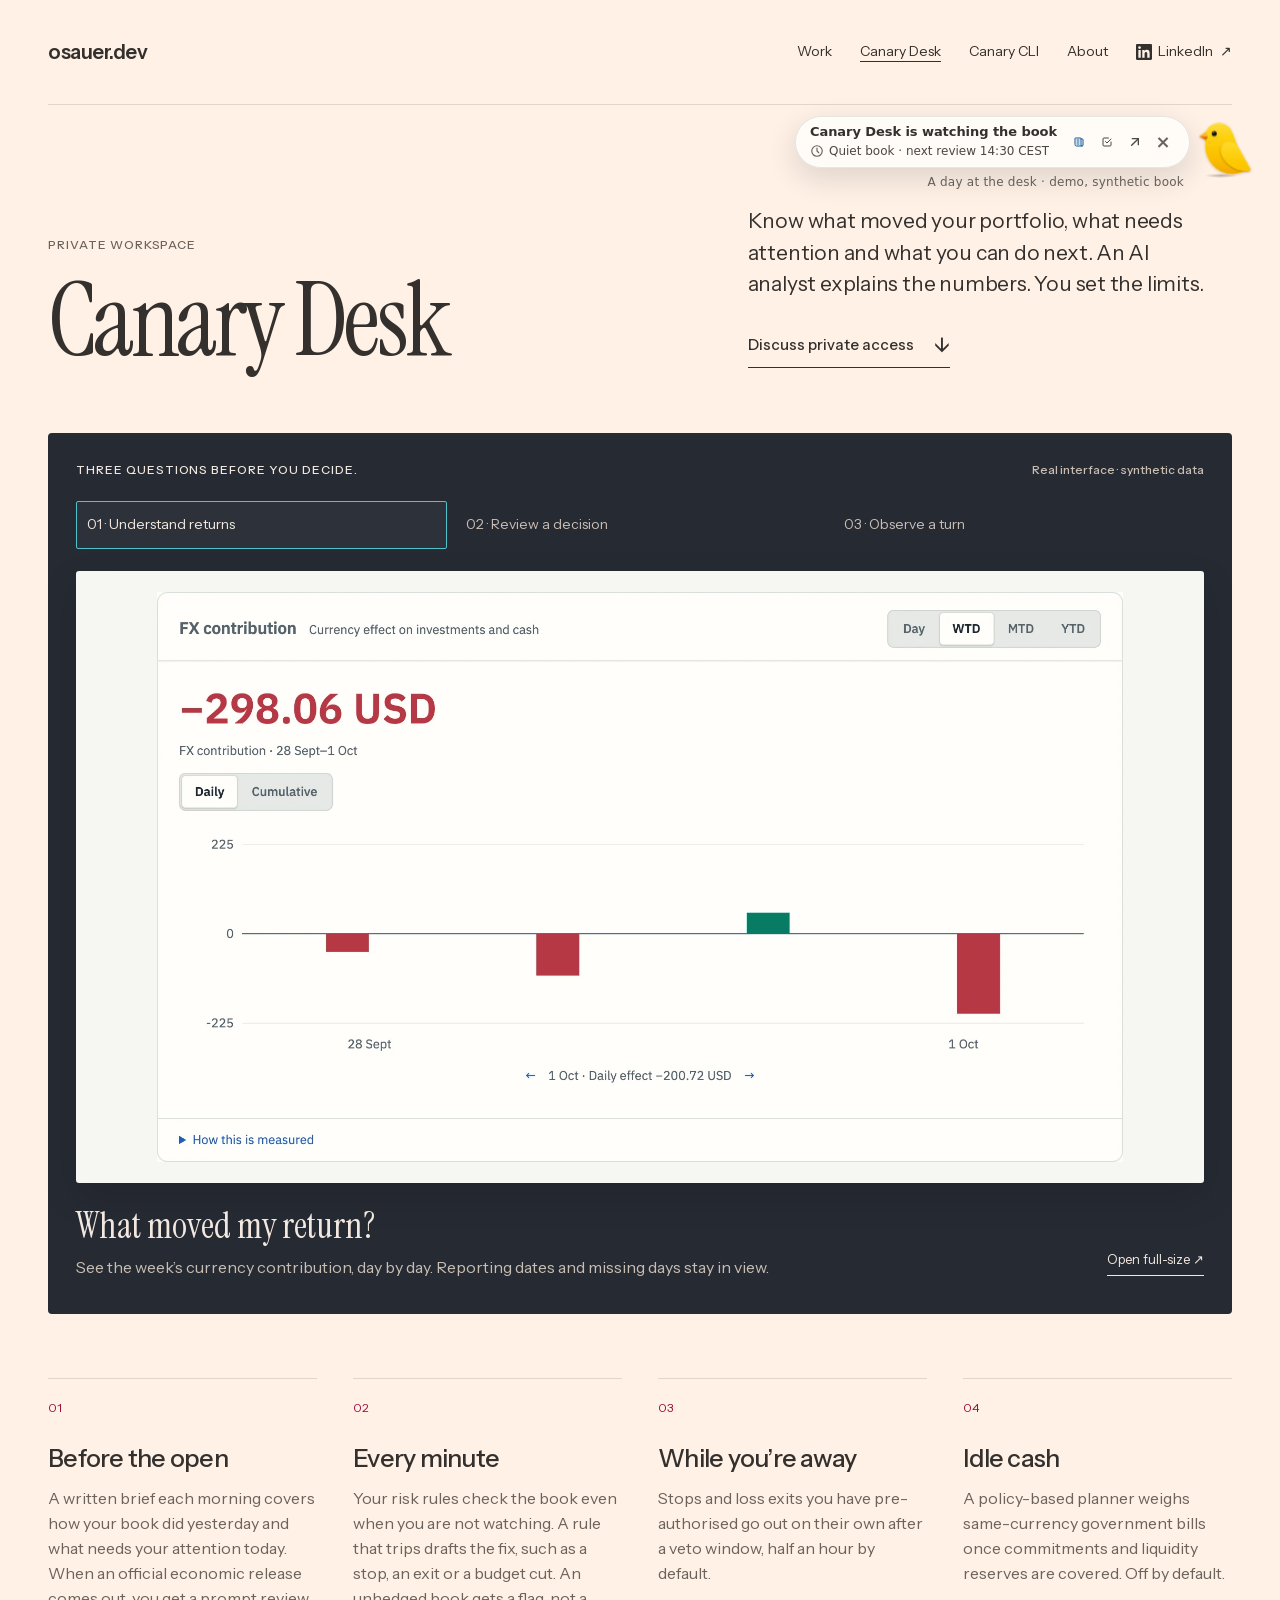
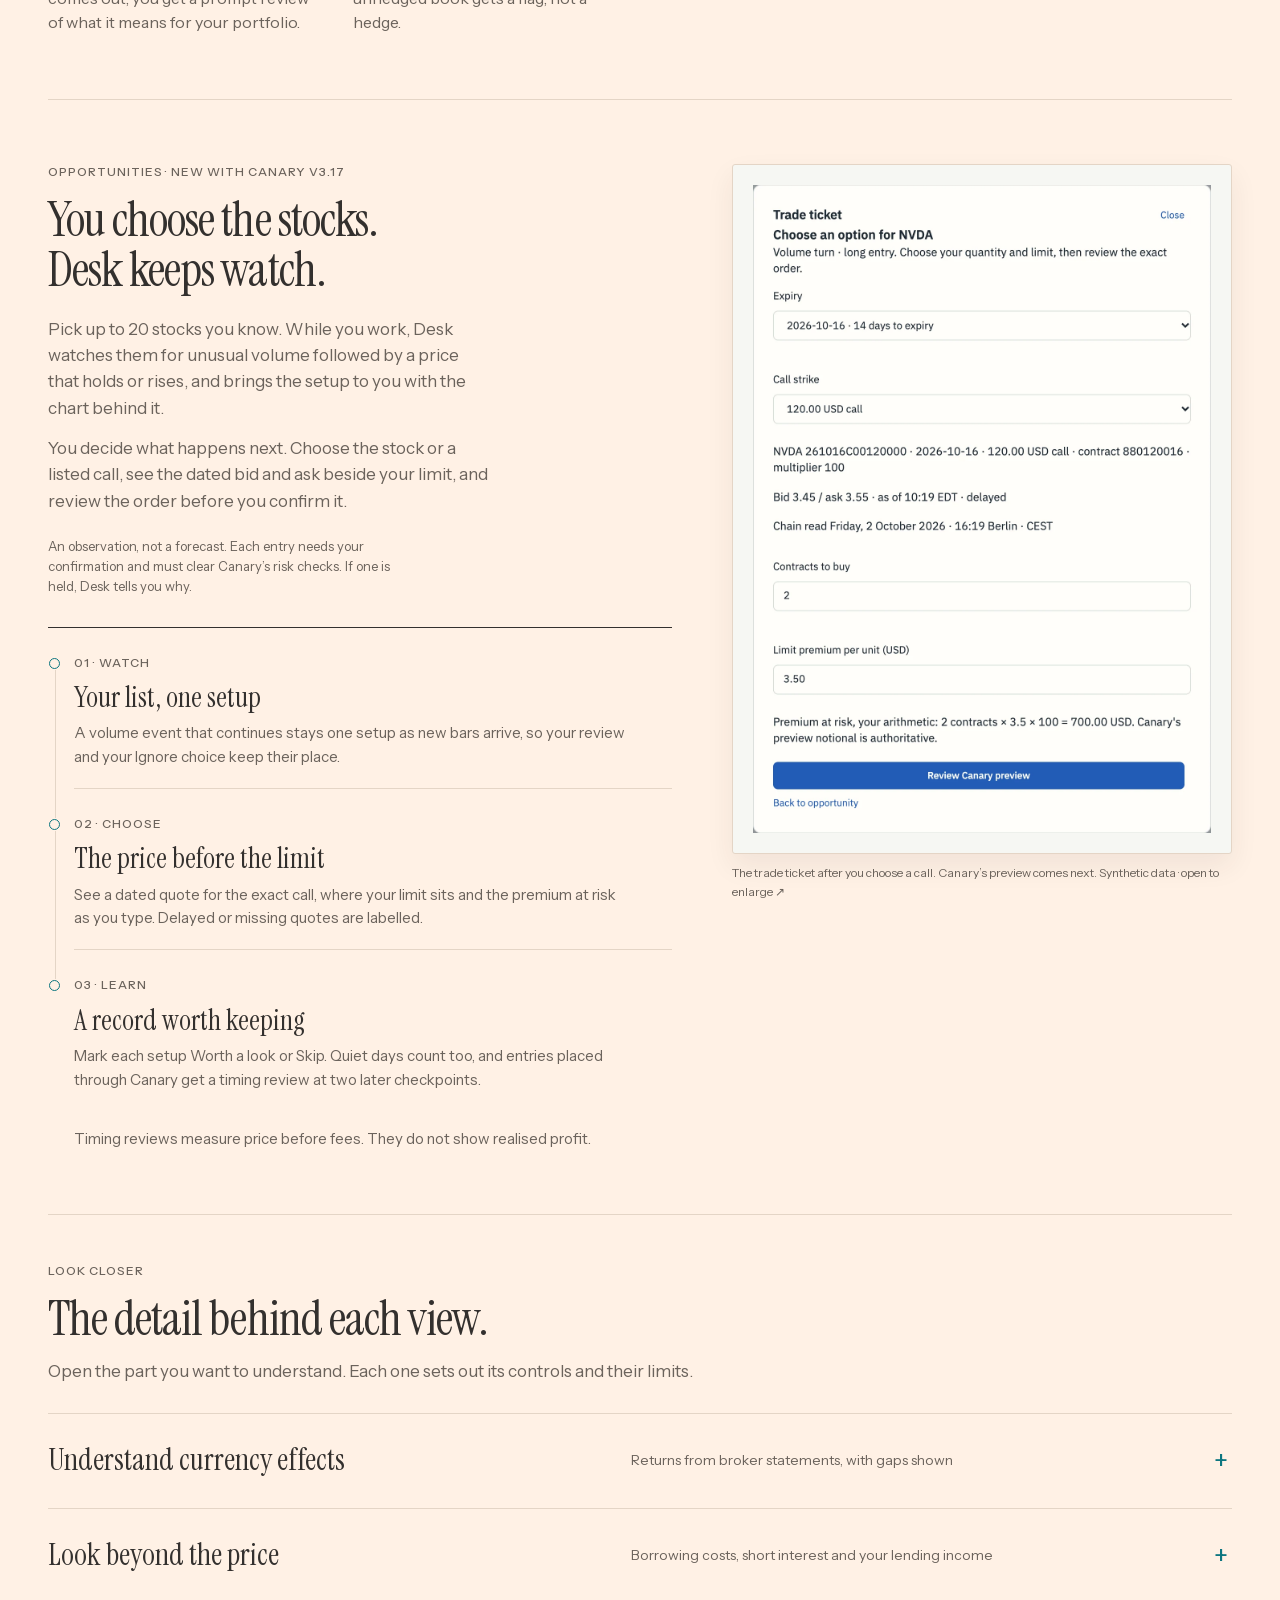
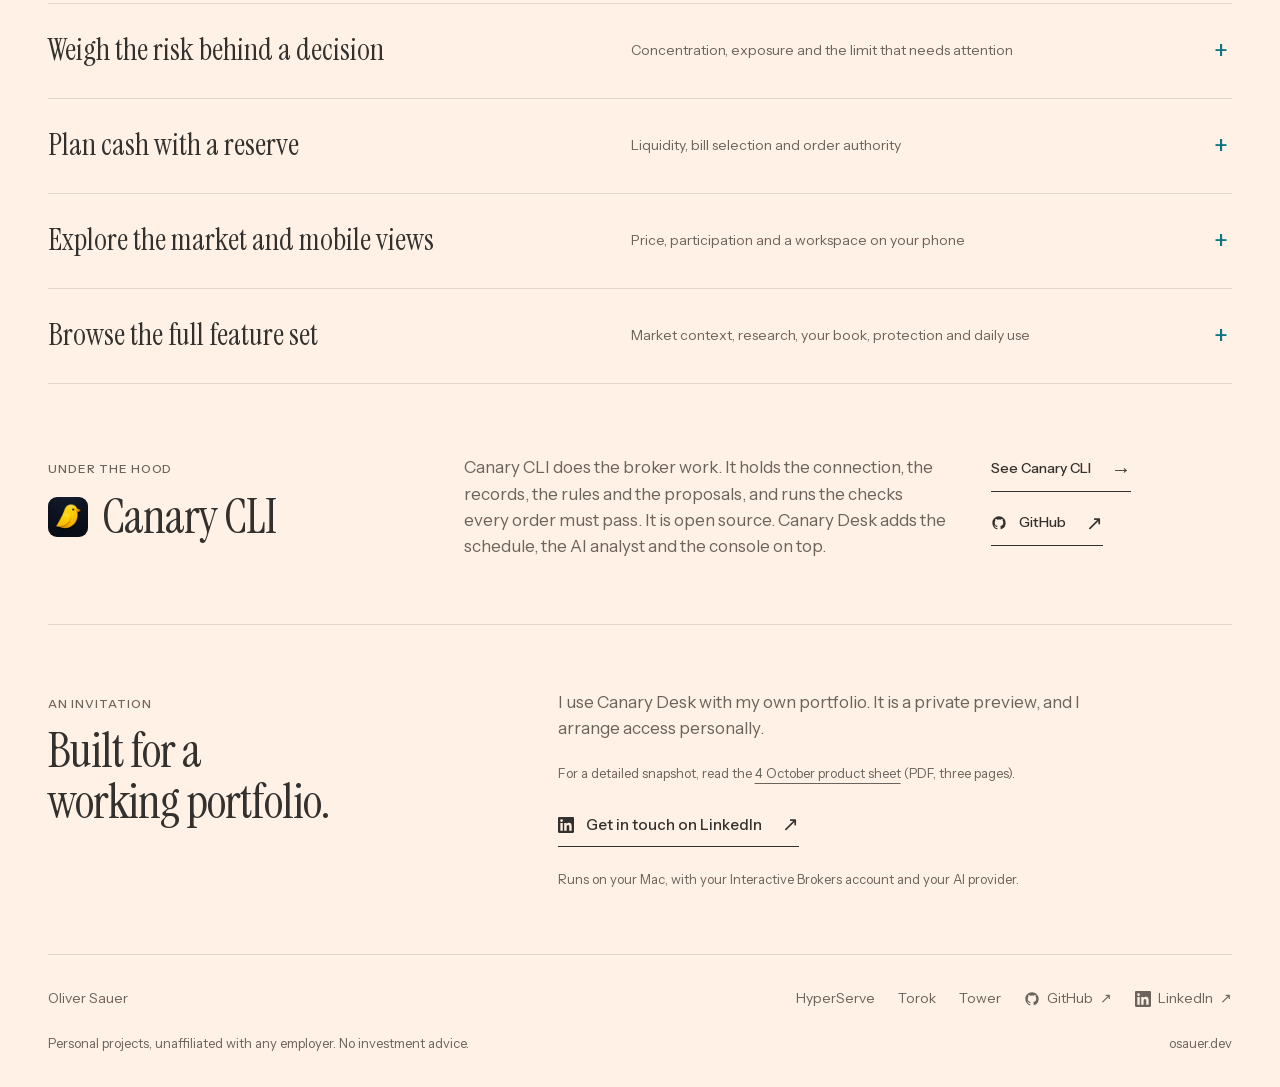
==== desk/index.html @ c178e1b2 "Publish the Account value screen on the Desk page The Account value capture was held back while its " ====
<!doctype html>
<html lang="en">
<head>
  <meta charset="utf-8">
  <meta name="viewport" content="width=device-width, initial-scale=1">
  <title>Canary Desk | Your portfolio, understood and protected</title>
  <meta name="description" content="A private portfolio workspace. Understand your returns, review risk, plan cash and watch the stocks you follow, with an AI analyst that reads your broker data.">
  <link rel="canonical" href="https://osauer.dev/desk/">
  <link rel="icon" type="image/png" sizes="32x32" href="../assets/favicon-32.png?v=20261003-bold">
  <link rel="icon" type="image/svg+xml" href="../assets/favicon.svg?v=20261003-bold">
  <link rel="apple-touch-icon" href="../assets/apple-touch-icon.png?v=20261003-bold">
  <link rel="preload" href="../assets/fonts/instrument-sans-latin.woff2" as="font" type="font/woff2" crossorigin>
  <link rel="preload" href="../assets/fonts/instrument-serif-latin.woff2" as="font" type="font/woff2" crossorigin>
  <meta name="color-scheme" content="light dark">
  <link rel="stylesheet" href="../assets/site.css?v=20261003-refresh">
  <link rel="stylesheet" href="../assets/canary.css?v=20261002-ticker">
  <link rel="stylesheet" href="../assets/desk-showcase.css?v=20261005">
  <meta property="og:type" content="website">
  <meta property="og:url" content="https://osauer.dev/desk/">
  <meta property="og:title" content="Canary Desk | Your portfolio, understood and protected">
  <meta property="og:description" content="A private portfolio workspace. Understand your returns, review risk, plan cash and watch the stocks you follow, with an AI analyst that reads your broker data.">
  <meta property="og:image" content="https://osauer.dev/assets/desk-overview-social.jpg?v=20261003-refresh">
  <meta property="og:image:alt" content="Canary Desk portfolio workspace, using synthetic demonstration data">
  <meta name="twitter:card" content="summary_large_image">
</head><body data-desk-href="#decisions-title">
  <a class="skip" href="#main">Skip to content</a>
  <header class="wrap site-header">
    <a class="brand" href="../">osauer.dev</a>
    <nav class="site-nav" aria-label="Main">
      <a class="nav-work" href="../#work">Work</a>
      <a href="../desk/" aria-current="page">Canary Desk</a>
      <a href="../canary/">Canary CLI</a>
      <a href="../#about">About</a>
      <a class="li-link nav-social external" href="https://www.linkedin.com/in/osauer/"><svg class="li" viewBox="0 0 24 24" width="16" height="16" fill="currentColor" aria-hidden="true"><path d="M20.45 20.45h-3.55v-5.57c0-1.33-.03-3.04-1.85-3.04-1.85 0-2.14 1.45-2.14 2.94v5.67H9.36V9h3.41v1.56h.05c.47-.9 1.63-1.85 3.36-1.85 3.6 0 4.27 2.37 4.27 5.45v6.29zM5.34 7.43a2.06 2.06 0 1 1 0-4.12 2.06 2.06 0 0 1 0 4.12zM7.12 20.45H3.56V9h3.56v11.45zM22.22 0H1.77C.79 0 0 .77 0 1.73v20.54C0 23.23.79 24 1.77 24h20.45c.98 0 1.78-.77 1.78-1.73V1.73C24 .77 23.2 0 22.22 0z"/></svg>LinkedIn</a>
    </nav>
  </header>
  <main id="main" tabindex="-1">
    <section class="wrap hero project-intro" aria-labelledby="desk-title">
      <div><p class="kicker">Private workspace</p><h1 id="desk-title">Canary Desk</h1></div>
      <div class="intro-copy">
        <p class="lead">Know what moved your portfolio, what needs attention and what you can do next. An AI analyst explains the numbers. You set the limits.</p>
        <a class="text-link" href="#preview">Discuss private access<span class="arrow" aria-hidden="true">↓</span></a>
      </div>
    </section>
    <section class="wrap desk-tour story-tour" data-desk-tour data-selected="fx" id="decisions-title" aria-label="Canary Desk screenshot tour">
      <div class="tour-heading"><span>Three questions before you decide.</span><span>Real interface · synthetic data</span></div>
      <nav class="tour-choices" aria-label="Screenshot views">
        <a data-tour-view="fx" href="../assets/desk-fx.webp?v=20261004" data-mobile="../assets/phone-fx.webp?v=20261004" data-title="What moved my return?" data-caption="See the week’s currency contribution, day by day. Reporting dates and missing days stay in view." data-alt="Canary Desk weekly FX contribution with daily bars, using synthetic data">01 · Understand returns</a>
        <a data-tour-view="decisions" href="../assets/desk-decisions.webp?v=20261003-refresh" data-mobile="../assets/phone-decisions.webp?v=20261003-refresh" data-title="What needs my attention?" data-caption="Read each proposal with its reason. The analyst proposes; Canary checks the authority behind every order." data-alt="Canary Desk rule advice and protection proposals, using synthetic data">02 · Review a decision</a>
        <a data-tour-view="opportunities" href="../assets/desk-opportunities.webp?v=20261004" data-mobile="../assets/phone-opportunities.webp?v=20261004" data-title="What deserves a closer look?" data-caption="New · Unusual volume, then a price that holds or rises, on one timeline. An observation to review, not a forecast. Any trade still needs your confirmation." data-alt="Synthetic NVDA chart in Opportunities, with a volume spike at 10:15 and a rising price at 10:20">03 · Observe a turn</a>
      </nav>
      <div class="tour-screen" id="desk-tour-screen">
        <picture>
          <source data-tour-mobile media="(max-width: 760px)" srcset="../assets/phone-fx.webp?v=20261004">
          <img data-tour-image src="../assets/desk-fx.webp?v=20261004" width="918" height="542" alt="Canary Desk weekly FX contribution with daily bars, using synthetic data" fetchpriority="high">
        </picture>
      </div>

      <div class="tour-caption">
        <div><h2 data-tour-title>What moved my return?</h2><p data-tour-caption>See the week’s currency contribution, day by day. Reporting dates and missing days stay in view.</p></div>
        <a data-tour-full class="tour-full" href="../assets/desk-fx.webp?v=20261004" target="_blank" rel="noopener" aria-label="Open full-size FX contribution screenshot">Open full-size <span aria-hidden="true">↗</span></a>
      </div>
      <p class="tour-status" data-tour-status role="status"></p>
    </section>
    <section class="wrap section rhythm" aria-label="A day with Canary Desk">
      <article><span class="number" aria-hidden="true">01</span><h2>Before the open</h2><p>A written brief each morning covers how your book did yesterday and what needs your attention today. When an official economic release comes out, you get a prompt review of what it means for your portfolio.</p></article>
      <article><span class="number" aria-hidden="true">02</span><h2>Every minute</h2><p>Your risk rules check the book even when you are not watching. A rule that trips drafts the fix, such as a stop, an exit or a budget cut. An unhedged book gets a flag, not a hedge.</p></article>
      <article><span class="number" aria-hidden="true">03</span><h2>While you’re away</h2><p>Stops and loss exits you have pre-authorised go out on their own after a veto window, half an hour by default.</p></article>
      <article><span class="number" aria-hidden="true">04</span><h2>Idle cash</h2><p>A policy-based planner weighs same-currency government bills once commitments and liquidity reserves are covered. Off by default.</p></article>
    </section>
    <section class="wrap section split opportunity-spotlight" id="opportunities" aria-labelledby="opportunities-title">
      <div>
        <p class="kicker">Opportunities · New with Canary v3.17</p>
        <h2 id="opportunities-title">You choose the stocks.<br>Desk keeps watch.</h2>
        <p>Pick up to 20 stocks you know. While you work, Desk watches them for unusual volume followed by a price that holds or rises, and brings the setup to you with the chart behind it.</p>
        <p>You decide what happens next. Choose the stock or a listed call, see the dated bid and ask beside your limit, and review the order before you confirm it.</p>
        <p class="note">An observation, not a forecast. Each entry needs your confirmation and must clear Canary’s risk checks. If one is held, Desk tells you why.</p>
        <div class="cash-story">
        <ol class="cash-flow" aria-label="How Opportunities works">
          <li><span class="kicker">01 · Watch</span><b>Your list, one setup</b><p>A volume event that continues stays one setup as new bars arrive, so your review and your Ignore choice keep their place.</p></li>
          <li><span class="kicker">02 · Choose</span><b>The price before the limit</b><p>See a dated quote for the exact call, where your limit sits and the premium at risk as you type. Delayed or missing quotes are labelled.</p></li>
          <li><span class="kicker">03 · Learn</span><b>A record worth keeping</b><p>Mark each setup Worth a look or Skip. Quiet days count too, and entries placed through Canary get a timing review at two later checkpoints.</p></li>
        </ol>
        <p class="cash-story-note">Timing reviews measure price before fees. They do not show realised profit.</p>
        </div>
      </div>
      <figure class="fx-capture">
        <a href="../assets/desk-opportunity-call.webp?v=20261004" data-responsive-image target="_blank" rel="noopener" aria-label="Open full-size trade ticket for a chosen call"><picture><source media="(max-width: 760px)" srcset="../assets/phone-opportunity-call.webp?v=20261004"><img src="../assets/desk-opportunity-call.webp?v=20261004" width="570" height="807" alt="Desk trade ticket for a synthetic NVDA call, showing a dated, delayed bid and ask, two contracts at a 3.50 limit and the premium at risk before Canary’s preview" loading="lazy"></picture></a>
        <figcaption>The trade ticket after you choose a call. Canary’s preview comes next. Synthetic data · open to enlarge ↗</figcaption>
      </figure>
    </section>
    <div class="wrap detail-intro"><p class="kicker">Look closer</p><h2>The detail behind each view.</h2><p>Open the part you want to understand. Each one sets out its controls and their limits.</p></div>
    <details class="wrap deep-dive ">
      <summary><span>Understand currency effects</span><small>Returns from broker statements, with gaps shown</small></summary>
    <section class="section split fx-feature" aria-labelledby="fx-title">
      <div>
        <p class="kicker">Portfolio performance</p>
        <h2 id="fx-title">The currency effect,<br>accounted for.</h2>
        <p>A foreign holding can rise while its currency pulls your P&amp;L down. Performance → FX shows the currency contribution in your account’s base currency for the day, week, month and year to date.</p>
      </div>
      <div class="fx-explanation">
        <figure class="fx-capture">
          <a href="../assets/desk-fx-detail.webp?v=20261004" data-responsive-image target="_blank" rel="noopener" aria-label="Open full-size FX contribution detail">
            <picture><source media="(max-width: 760px)" srcset="../assets/phone-fx-detail.webp?v=20261004"><img src="../assets/desk-fx-detail.webp?v=20261004" width="918" height="542" alt="Desk FX contribution detail with the weekly currency effect and daily bars, using synthetic data" loading="lazy"></picture>
          </a>
          <figcaption>The period total and its daily contributions. Synthetic data · open to enlarge ↗</figcaption>
        </figure>
        <div class="fx-bridge" aria-label="FX contribution plus other profit and loss equals portfolio value change after external cash flows">
          <span><b>FX contribution</b>Currency effect</span><span class="operator" aria-hidden="true">+</span><span><b>Other P&amp;L</b>Prices, income and fees</span><span class="operator" aria-hidden="true">=</span><span><b>Portfolio change</b>After external cash flows</span>
        </div>
        <p>Daily contributions reconcile to completed broker statements. The reporting cutoff and any missing days stay visible, and an incomplete period shows no total. The figure is the currency effect on valuation, kept apart from realised Forex lot P&amp;L.</p>
        <a class="text-link" href="../canary/docs/start/reporting.html#fx-contribution">How FX is measured<span class="arrow" aria-hidden="true">→</span></a>
        <p class="account-value-note">Account value marks deposits and withdrawals on the balance, so moving money never reads as making money.</p>
        <figure class="fx-capture">
          <a href="../assets/desk-account-value.webp?v=20261005" data-responsive-image target="_blank" rel="noopener" aria-label="Open full-size Account value screenshot">
            <picture><source media="(max-width: 760px)" srcset="../assets/phone-account-value.webp?v=20261005"><img src="../assets/desk-account-value.webp?v=20261005" width="960" height="471" alt="Desk Account value for the year to date, including transfers, with a withdrawal marked on the line, using synthetic data" loading="lazy"></picture>
          </a>
          <figcaption>The balance year to date, with a withdrawal marked. Synthetic data · open to enlarge ↗</figcaption>
        </figure>
      </div>
    </section>
    </details>
    <details class="wrap deep-dive">
      <summary><span>Look beyond the price</span><small>Borrowing costs, short interest and your lending income</small></summary>
      <section class="section split research-feature" aria-labelledby="research-title">
        <div>
          <p class="kicker">Research · New with Canary v3.17</p>
          <h2 id="research-title">The price of borrowing,<br>and what your shares earn.</h2>
          <p>Compare borrowing costs across the stocks you hold or follow, and see whether a high rate persists across reporting dates or was a single reading.</p>
          <p>Screen the wider US borrowing market by fee, price and liquidity, add FINRA’s reported short interest and days to cover, and add a name to your watchlist in one step.</p>
          <p class="note">Borrowing fees are a cost to borrowers, not income or a recommendation. Short interest comes from a dated, twice-monthly report and does not track live positions.</p>
        </div>
        <div class="cash-story">
          <ol class="cash-flow" aria-label="Borrowing costs, research leads and lending income">
            <li><span class="kicker">01 · Borrowing costs</span><b>Persistent, or one reading?</b><p>Dated rates for the stocks you name. Checking the same report again never counts as persistence.</p></li>
            <li><span class="kicker">02 · Research leads</span><b>Beyond your watchlist</b><p>Each result shows price, daily move, volume, liquidity and year-to-date return. Missing data is marked and never counted as zero.</p></li>
            <li><span class="kicker">03 · Lending income · Released in Canary v3.16</span><b>Your shares on loan</b><p>Dated loans and their net fees from IBKR statements, linked from the holding. Fees stay separate from account P&amp;L; participation stays with IBKR.</p></li>
          </ol>
          <a class="text-link" href="../canary/docs/understand/edge.html#stock-lending-income">How lending is reported<span class="arrow" aria-hidden="true">→</span></a>
        </div>
        <figure class="feature-capture">
          <a href="../assets/desk-research-borrow.webp?v=20261004" target="_blank" rel="noopener" aria-label="Open full-size borrowing-cost comparison"><img src="../assets/desk-research-borrow.webp?v=20261004" width="1134" height="625" alt="Desk borrowing-cost comparison for synthetic holdings and watchlist names, each rate dated and none persistently high" loading="lazy"></a>
          <figcaption><span>Dated borrowing costs for your holdings and watchlist. Here, none is persistently high.</span><span>Synthetic data · open to enlarge ↗</span></figcaption>
        </figure>
      </section>
    </details>
    <details class="wrap deep-dive">
      <summary><span>Weigh the risk behind a decision</span><small>Concentration, exposure and the limit that needs attention</small></summary>
      <section class="section split risk-feature" aria-labelledby="risk-proof-title">
        <div><p class="kicker">Risk evidence</p><h2 id="risk-proof-title">The limit behind<br>the warning.</h2>
          <p>See the exposure beside the rule it trips. The source and any missing data stay visible, so you can check what a warning rests on.</p>
          <p class="note">Your own limits govern the checks. The screenshot is a synthetic example, not a recommendation.</p></div>
        <figure class="fx-capture"><a href="../assets/desk-risk.webp?v=20261003-refresh" data-responsive-image target="_blank" rel="noopener" aria-label="Open full-size risk assessment"><picture><source media="(max-width: 760px)" srcset="../assets/phone-risk.webp?v=20261003-refresh"><img src="../assets/desk-risk.webp?v=20261003-refresh" width="1136" height="543" alt="Synthetic risk assessment showing breached concentration and expiry limits, each with its evidence" loading="lazy"></picture></a><figcaption>Exposure, its cause and the applicable limits. Synthetic data · open to enlarge ↗</figcaption></figure>
      </section>
    </details>
    <details class="wrap deep-dive ">
      <summary><span>Plan cash with a reserve</span><small>Liquidity, bill selection and order authority</small></summary>
    <section class="section split cash-feature" aria-labelledby="sweep-title">
      <div>
        <p class="kicker">Cash sweep</p>
        <h2 id="sweep-title">Plan the surplus.<br>Keep the reserve.</h2>
        <p>The cash-sweep planner considers short-dated government bills in the currency you hold, after commitments, liquidity needs and your policy buffer.</p>
        <p>Review the bill, its maturity, price and fees, and the estimated gain after spread, fees and the cash interest you forgo. You choose which currency comes first. Settled cash must be current enough to include confirmed trades.</p>
        <p>The sweep is off by default. Commissioning needs your calibrated policy and current settlement evidence, and sending an order is a separate authority you grant.</p>
        <p class="note">Bills can lose value if sold before maturity.</p>
      </div>
      <div class="cash-story">
        <ol class="cash-flow" aria-label="How the cash sweep works">
          <li><span class="kicker">01 · Keep liquid</span><b>Cash for the book</b><p>Commitments, liquidity needs and your buffer come first.</p></li>
          <li><span class="kicker">02 · Put the surplus to work</span><b>Same-currency bills</b><p>The plan picks a short-dated bill in the same currency. Any purchase still needs evidence and your authority.</p></li>
          <li><span class="kicker">03 · Replenish cash</span><b>Maturity or a reviewed sale</b><p>Bills mature back to cash; a liquidity shortfall can prompt a sale. Sale proceeds must settle.</p></li>
        </ol>
        <p class="cash-story-note">Each proposal keeps its reason and decision history, and missing evidence holds the sweep.</p>
      </div>
      <figure class="feature-capture">
        <a href="../assets/desk-cash.webp?v=20261003-refresh" target="_blank" rel="noopener" aria-label="Open full-size cash sweep plan" data-responsive-image><picture><source media="(max-width: 760px)" srcset="../assets/phone-cash.webp?v=20261003-refresh"><img src="../assets/desk-cash.webp?v=20261003-refresh" width="1136" height="598" alt="Synthetic cash-sweep plan with its reserve and settlement holds visible" loading="lazy"></picture></a>
        <figcaption><span>The cash plan with its holds in view. On a phone, the reason it is held.</span><span>Simulation · synthetic data · open to enlarge ↗</span></figcaption>
      </figure>
    </section>
    </details>
    <details class="wrap deep-dive ">
      <summary><span>Explore the market and mobile views</span><small>Price, participation and a workspace on your phone</small></summary>
    <section class="section market-pocket" aria-labelledby="market-pocket-title">
      <div class="market-pocket-head">
        <div><p class="kicker">Market context · Remote access</p><h2 id="market-pocket-title">Read the market.<br>Carry the desk.</h2></div>
        <p>Price, participation and trading activity share one timeline. Desk adapts to a phone browser, and Canary’s paired app shows your book and sends alerts.</p>
      </div>
      <div class="market-pocket-stage">
        <div class="market-studies">
          <figure>
            <a href="../assets/desk-market-price.webp?v=20261003-refresh" data-responsive-image target="_blank" rel="noopener" aria-label="Open full-size market price chart"><picture><source media="(max-width: 760px)" srcset="../assets/phone-market-price.webp?v=20261003-refresh"><img src="../assets/desk-market-price.webp?v=20261003-refresh" width="1136" height="319" alt="Market leaders compared with SPY and QQQ in Desk, using synthetic data" loading="lazy"></picture></a>
            <figcaption><span>Who is carrying the market?</span><span>Synthetic data · open to enlarge ↗</span></figcaption>
          </figure>
          <figure>
            <a href="../assets/desk-market-breadth.webp?v=20261003-refresh" data-responsive-image target="_blank" rel="noopener" aria-label="Open full-size market participation chart"><picture><source media="(max-width: 760px)" srcset="../assets/phone-market-breadth.webp?v=20261003-refresh"><img src="../assets/desk-market-breadth.webp?v=20261003-refresh" width="1136" height="376" alt="Market participation chart comparing leaders and the S&amp;P 500, with a marked history gap, using synthetic data" loading="lazy"></picture></a>
            <figcaption><span>How widely is strength shared?</span><span>Synthetic data · open to enlarge ↗</span></figcaption>
          </figure>
        </div>
        <figure class="pocket-shot">
          <a href="../assets/phone-overview.webp?v=20261004" target="_blank" rel="noopener" aria-label="Open full-size Desk phone view"><img src="../assets/phone-overview.webp?v=20261004" width="390" height="1080" alt="Canary Desk in a phone browser, using synthetic data" loading="lazy"></a>
          <figcaption>Desk in your phone browser.<br>Synthetic data · open to enlarge ↗</figcaption>
        </figure>
      </div>
    </section>
    </details>
    <details class="wrap deep-dive ">
      <summary><span>Browse the full feature set</span><small>Market context, research, your book, protection and daily use</small></summary>
    <section class="section features" aria-labelledby="features-title">
      <div class="features-head"><p class="kicker">Full features</p><h2 id="features-title">What’s inside.</h2></div>
      <div class="features-grid">
      <div class="feature-group"><h3>Market context</h3><ul><li><b>Market regime</b>Eight readings in six groups, from volatility and credit to dealer gamma and breadth, feed one regime stage.</li><li><b>Breadth</b>How many S&amp;P 500 names trade above their 50- and 200-day averages, with new highs and lows.</li><li><b>Live market data</b>Indices, VIX and your holdings through the day, each quote with its age.</li><li><b>Calendar</b>Earnings and macro events ahead, flagged against what you hold. Official releases get a prompt impact review.</li><li><b>Borrowing costs · new</b>Dated borrow rates for the stocks you follow, and a wider US screen by fee, price and liquidity.</li><li><b>Short interest · new</b>FINRA’s reported short positions and days to cover, with the report date always shown.</li></ul></div>
      <div class="feature-group"><h3>Your book</h3><ul><li><b>Performance</b>Returns from broker statements, measured against SPY, with drawdown.</li><li><b>FX contribution</b>The currency effect on P&amp;L for Day, WTD, MTD and YTD, backed by daily statements.</li><li><b>Lending income</b>Dated shares on loan and earned net fees, linked from each holding and readable by Desk’s analyst.</li><li><b>Account value</b>Deposits and withdrawals marked on the balance, kept apart from investment returns.</li><li><b>Edge</b>What your trades delivered compared with leaving the position alone, one step from Portfolio.</li><li><b>Exposure</b>Allocation by sector, stocks against options, and margin headroom.</li><li><b>Reconciliation</b>Figures checked against broker statements. Gaps stay visible.</li></ul></div>
      <div class="feature-group"><h3>Protection</h3><ul><li><b>Risk rulebook</b>Your limits, checked every minute.</li><li><b>Stress signal</b>An early warning when the regime turns.</li><li><b>Protection proposals</b>Stops, exits, trims and budget cuts, each with its reason.</li></ul></div>
      <div class="feature-group"><h3>Orders and cash</h3><ul><li><b>Pre-authorised rules</b>The protection you choose acts on its own, within your limits.</li><li><b>Queue for the open</b>Confirm a reduction while the market is shut; it goes out shortly after the open.</li><li><b>Cash sweep</b>A same-currency bill planner with your currency order and the estimated gain after costs. Off by default; commissioning needs calibrated reserves and current settlement evidence.</li></ul></div>
      <div class="feature-group"><h3>Every day</h3><ul><li><b>Morning brief</b>How yesterday went and what’s on today, written by one model and edited by another.</li><li><b>AI analyst</b>Ask about any position or risk. Answers cite their sources.</li><li><b>Decisions</b>Assessments and proposals in one place, ready for your call.</li><li><b>Opportunities · new</b>Up to 20 stocks you choose, watched for unusual volume and a price that holds or rises. You see a dated quote before setting a limit, and eligible entries get a timing review. A setup is a hypothesis, and every order needs your confirmation.</li></ul></div>
      <div class="feature-group"><h3>Always on</h3><ul><li><b>Around the clock</b>Runs day and night on a dedicated Mac mini, or any Mac that stays awake.</li><li><b>From your laptop</b>Reach it over a private, encrypted link.</li><li><b>Notifications</b>Alerts on every Apple device signed in to your Apple ID. Approve with Touch ID or Apple Watch.</li></ul></div>
      </div>
    </section>
    </details>
    <section class="wrap section foundation" aria-labelledby="engine-title">
      <div><p class="kicker">Under the hood</p><img class="mark" src="../assets/canary-icon.png" width="192" height="192" alt=""><h2 id="engine-title">Canary CLI</h2></div>
      <p>Canary CLI does the broker work. It holds the connection, the records, the rules and the proposals, and runs the checks every order must pass. It is open source. Canary Desk adds the schedule, the AI analyst and the console on top.</p>
      <div class="link-stack"><a class="text-link" href="../canary/">See Canary CLI<span class="arrow" aria-hidden="true">→</span></a><a class="text-link gh-link" href="https://github.com/osauer/canary"><svg class="gh" viewBox="0 0 24 24" width="16" height="16" fill="currentColor" aria-hidden="true"><path fill-rule="evenodd" clip-rule="evenodd" d="M12 2C6.477 2 2 6.484 2 12.017c0 4.425 2.865 8.18 6.839 9.504.5.092.682-.217.682-.483 0-.237-.008-.868-.013-1.703-2.782.605-3.369-1.343-3.369-1.343-.454-1.158-1.11-1.466-1.11-1.466-.908-.62.069-.608.069-.608 1.003.07 1.53 1.032 1.53 1.032.892 1.53 2.341 1.088 2.91.832.092-.647.35-1.088.636-1.338-2.22-.253-4.555-1.113-4.555-4.951 0-1.093.39-1.988 1.029-2.688-.103-.253-.446-1.272.098-2.65 0 0 .84-.27 2.75 1.026A9.564 9.564 0 0112 6.844c.85.004 1.705.115 2.504.337 1.909-1.296 2.747-1.027 2.747-1.027.546 1.379.202 2.398.1 2.651.64.7 1.028 1.595 1.028 2.688 0 3.848-2.339 4.695-4.566 4.943.359.309.678.92.678 1.855 0 1.338-.012 2.419-.012 2.747 0 .268.18.58.688.482A10.019 10.019 0 0022 12.017C22 6.484 17.522 2 12 2z"/></svg>GitHub<span class="arrow" aria-hidden="true">↗</span></a></div>
    </section>
    <section class="wrap invitation" id="preview" aria-labelledby="preview-title">
      <div><p class="kicker">An invitation</p><h2 id="preview-title">Built for a<br>working portfolio.</h2></div>
      <div>
        <p>I use Canary Desk with my own portfolio. It is a private preview, and I arrange access personally.</p>
        <p class="note">For a detailed snapshot, read the <a href="../assets/sheet/canary-desk-product-sheet-2026-10-04.pdf">4 October product sheet</a> (PDF, three pages).</p>
        <a class="li-link text-link" href="https://www.linkedin.com/in/osauer/"><svg class="li" viewBox="0 0 24 24" width="16" height="16" fill="currentColor" aria-hidden="true"><path d="M20.45 20.45h-3.55v-5.57c0-1.33-.03-3.04-1.85-3.04-1.85 0-2.14 1.45-2.14 2.94v5.67H9.36V9h3.41v1.56h.05c.47-.9 1.63-1.85 3.36-1.85 3.6 0 4.27 2.37 4.27 5.45v6.29zM5.34 7.43a2.06 2.06 0 1 1 0-4.12 2.06 2.06 0 0 1 0 4.12zM7.12 20.45H3.56V9h3.56v11.45zM22.22 0H1.77C.79 0 0 .77 0 1.73v20.54C0 23.23.79 24 1.77 24h20.45c.98 0 1.78-.77 1.78-1.73V1.73C24 .77 23.2 0 22.22 0z"/></svg>Get in touch on LinkedIn<span class="arrow" aria-hidden="true">↗</span></a>
        <p class="note">Runs on your Mac, with your Interactive Brokers account and your AI provider.</p>
      </div>
    </section>
  </main>
  <footer class="wrap site-footer">
    <div class="footer-top">
      <span>Oliver Sauer</span>
      <nav class="footer-links" aria-label="Other work and profiles">
        <a href="../hyperserve/">HyperServe</a>
        <a href="../torok/">Torok</a>
        <a href="../tower/">Tower</a>
        <a class="external gh-link" href="https://github.com/osauer"><svg class="gh" viewBox="0 0 24 24" width="16" height="16" fill="currentColor" aria-hidden="true"><path fill-rule="evenodd" clip-rule="evenodd" d="M12 2C6.477 2 2 6.484 2 12.017c0 4.425 2.865 8.18 6.839 9.504.5.092.682-.217.682-.483 0-.237-.008-.868-.013-1.703-2.782.605-3.369-1.343-3.369-1.343-.454-1.158-1.11-1.466-1.11-1.466-.908-.62.069-.608.069-.608 1.003.07 1.53 1.032 1.53 1.032.892 1.53 2.341 1.088 2.91.832.092-.647.35-1.088.636-1.338-2.22-.253-4.555-1.113-4.555-4.951 0-1.093.39-1.988 1.029-2.688-.103-.253-.446-1.272.098-2.65 0 0 .84-.27 2.75 1.026A9.564 9.564 0 0112 6.844c.85.004 1.705.115 2.504.337 1.909-1.296 2.747-1.027 2.747-1.027.546 1.379.202 2.398.1 2.651.64.7 1.028 1.595 1.028 2.688 0 3.848-2.339 4.695-4.566 4.943.359.309.678.92.678 1.855 0 1.338-.012 2.419-.012 2.747 0 .268.18.58.688.482A10.019 10.019 0 0022 12.017C22 6.484 17.522 2 12 2z"/></svg>GitHub</a>
        <a class="li-link external" href="https://www.linkedin.com/in/osauer/"><svg class="li" viewBox="0 0 24 24" width="16" height="16" fill="currentColor" aria-hidden="true"><path d="M20.45 20.45h-3.55v-5.57c0-1.33-.03-3.04-1.85-3.04-1.85 0-2.14 1.45-2.14 2.94v5.67H9.36V9h3.41v1.56h.05c.47-.9 1.63-1.85 3.36-1.85 3.6 0 4.27 2.37 4.27 5.45v6.29zM5.34 7.43a2.06 2.06 0 1 1 0-4.12 2.06 2.06 0 0 1 0 4.12zM7.12 20.45H3.56V9h3.56v11.45zM22.22 0H1.77C.79 0 0 .77 0 1.73v20.54C0 23.23.79 24 1.77 24h20.45c.98 0 1.78-.77 1.78-1.73V1.73C24 .77 23.2 0 22.22 0z"/></svg>LinkedIn</a>
      </nav>
    </div>
    <div class="footer-bottom"><p>Personal projects, unaffiliated with any employer. No investment advice.</p><span>osauer.dev</span></div>
  </footer>
  <script type="module" src="../assets/canary.js?v=20261002-ticker"></script>
  <script type="module" src="../assets/desk-showcase.js?v=20261003-refresh"></script>
</body>
</html>
---- assets/site.css ----
/* Shared by the personal site and the Canary landing page. The handbook uses
   its own stylesheet. Fonts are self-hosted under the SIL Open Font License. */
@font-face{font-family:Instrument Sans;src:url(fonts/instrument-sans-latin-ext.woff2) format('woff2');font-weight:400 700;font-style:normal;font-display:swap;unicode-range:U+0100-02BA, U+02BD-02C5, U+02C7-02CC, U+02CE-02D7, U+02DD-02FF, U+0304, U+0308, U+0329, U+1D00-1DBF, U+1E00-1E9F, U+1EF2-1EFF, U+2020, U+20A0-20AB, U+20AD-20C0, U+2113, U+2C60-2C7F, U+A720-A7FF}
@font-face{font-family:Instrument Sans;src:url(fonts/instrument-sans-latin.woff2) format('woff2');font-weight:400 700;font-style:normal;font-display:swap;unicode-range:U+0000-00FF, U+0131, U+0152-0153, U+02BB-02BC, U+02C6, U+02DA, U+02DC, U+0304, U+0308, U+0329, U+2000-206F, U+20AC, U+2122, U+2191, U+2193, U+2212, U+2215, U+FEFF, U+FFFD}
@font-face{font-family:Instrument Serif;src:url(fonts/instrument-serif-latin-ext.woff2) format('woff2');font-weight:400;font-style:normal;font-display:swap;unicode-range:U+0100-02BA, U+02BD-02C5, U+02C7-02CC, U+02CE-02D7, U+02DD-02FF, U+0304, U+0308, U+0329, U+1D00-1DBF, U+1E00-1E9F, U+1EF2-1EFF, U+2020, U+20A0-20AB, U+20AD-20C0, U+2113, U+2C60-2C7F, U+A720-A7FF}
@font-face{font-family:Instrument Serif;src:url(fonts/instrument-serif-latin.woff2) format('woff2');font-weight:400;font-style:normal;font-display:swap;unicode-range:U+0000-00FF, U+0131, U+0152-0153, U+02BB-02BC, U+02C6, U+02DA, U+02DC, U+0304, U+0308, U+0329, U+2000-206F, U+20AC, U+2122, U+2191, U+2193, U+2212, U+2215, U+FEFF, U+FFFD}
/* Palette after the Financial Times visual code: pink paper, warm black, teal for links, claret for marks, slate for the dark blocks, wheat for tinted panels. */
:root{--paper:#FFF1E5;--ink:#33302E;--muted:#6B635C;--line:#E4D5C6;--moss:#0D7680;--claret:#990F3D;--forest:#262A33;--light:#F2DFCE;--wheat:#F2DFCE;--shadow:0 12px 28px #33302E12;--moss-deep:#0B5F67;--subhead:28px;--serif:'Instrument Serif',Georgia,serif;--sans:'Instrument Sans',Arial,sans-serif;--mono:ui-monospace,SFMono-Regular,Menlo,Consolas,monospace}
*{box-sizing:border-box}
html{scroll-behavior:smooth;scroll-padding-top:24px}
body{margin:0;background:var(--paper);color:var(--ink);font:17px/1.55 var(--sans);-webkit-font-smoothing:antialiased}
a{color:inherit;text-underline-offset:5px;text-decoration-thickness:1px}
a:hover{color:var(--moss)}
a:focus-visible,summary:focus-visible{outline:2px solid var(--moss);outline-offset:6px}
img{max-width:100%;height:auto;display:block}
p,figure{margin:0}
h1,h2,h3{margin:0;font-weight:400;text-wrap:balance}
.wrap{width:min(1240px,calc(100% - 96px));margin-inline:auto}
.skip{position:absolute;left:0;right:0;top:-120px;display:flex;align-items:center;justify-content:center;height:105px;background:var(--paper);padding:0 20px;z-index:10}
.skip:focus{top:0}
.site-header{display:flex;align-items:center;justify-content:space-between;gap:32px;min-height:105px;border-bottom:1px solid var(--line)}
.brand{font-weight:600;font-size:20px;text-decoration:none;letter-spacing:-.5px}
.site-nav{display:flex;flex-wrap:wrap;gap:28px;font-size:14px}
.site-nav a{display:flex;align-items:center;min-height:44px;text-decoration:none}
.site-nav a:hover,.site-nav a[aria-current=page]{text-decoration:underline}
body.home .nav-work{display:none}
.external::after{content:'↗';margin-left:7px}
.gh,.li{flex:none;margin-right:7px;vertical-align:-3px}
.text-link .gh,.text-link .li{margin-right:-8px}
.site-nav a .li,.site-nav a .gh{margin-right:6px}
.kicker{font-size:12px;line-height:1.4;letter-spacing:.08em;text-transform:uppercase;font-weight:500;color:var(--muted)}
.hero{padding-block:64px 65px}
.home-intro,.project-intro{display:grid;grid-template-columns:1.3fr 1fr;gap:70px;align-items:end}
.home-intro{align-items:center;grid-template-columns:1.45fr 1fr;gap:60px}
.home-intro h1{font:clamp(64px,7vw,100px)/.98 var(--serif);letter-spacing:-.035em;margin-top:22px}
.intro-copy{max-width:460px}
.role{font-size:15px;font-weight:500;margin-bottom:16px}
.lead{font-size:clamp(18px,1.65vw,21px);line-height:1.5;letter-spacing:-.01em}
.intro-copy .text-link{margin-top:22px}
.text-link{display:inline-flex;align-items:center;gap:20px;min-height:44px;font-size:15px;font-weight:500;text-decoration:none;border-bottom:1px solid currentColor}
.text-link .arrow{font-size:20px;transition:transform .2s}
.text-link:hover .arrow{transform:translateX(4px)}
.feature{padding:50px 48px 28px;background:var(--forest);color:var(--paper)}
.feature .kicker{color:#C9BEB3}
.feature-layout{display:grid;grid-template-columns:minmax(0,1fr) minmax(0,2.15fr);gap:46px;align-items:center}
.feature h2{font:78px/1 var(--serif);letter-spacing:-.025em;margin:18px 0 20px}
.feature-copy p:not(.kicker){color:var(--light);font-size:18px;max-width:29ch}
.feature .text-link{margin-top:25px}
.feature a:hover{color:var(--paper)}
.feature a:focus-visible{outline-color:white}
.screen{margin:0}
.screen img{width:100%;border:1px solid var(--line);border-radius:3px}
.feature .screen img{border-color:#4D525C}
.screen figcaption{display:flex;justify-content:space-between;gap:20px;margin-top:13px;color:var(--muted);font-size:12px;line-height:1.5}
.feature .screen figcaption{color:#C9BEB3}
.section{padding-block:64px;border-bottom:1px solid var(--line)}
.foundation{display:grid;grid-template-columns:1fr 1.3fr .65fr;gap:45px;align-items:baseline}
.section h2{font:48px/1.05 var(--serif);letter-spacing:-.02em}
.foundation h2{margin-top:14px}
/* The mark and the name form one lockup on the title line, so the mark never pushes the name below the text beside it. */
.foundation>div:first-child{display:grid;grid-template-columns:auto 1fr;align-items:center;column-gap:14px}
.foundation>div:first-child .kicker{grid-column:1/-1}
.foundation .mark{width:40px;height:40px;border-radius:9px;margin:14px 0 0}
.about>div:first-child h2{grid-column:1/-1}
.about .about-copy p+p{margin-top:14px}
.about .about-copy a{color:var(--ink);white-space:nowrap}
.about .text-link{align-items:baseline}.about .text-link .li{align-self:center}
.foundation p:not(.kicker){max-width:44ch;color:var(--muted)}
.link-stack{display:flex;flex-direction:column;align-items:flex-start;gap:10px}
.link-stack .text-link{font-size:14px}
.site-footer{padding-block:28px 34px;font-size:13px;color:var(--muted)}
.footer-top,.footer-bottom{display:flex;align-items:center;justify-content:space-between;gap:24px;flex-wrap:wrap}
.footer-top{margin-bottom:18px;font-size:14px}
.footer-links{display:flex;gap:23px;flex-wrap:wrap}
.footer-links a{min-height:32px;display:inline-flex;align-items:center;text-decoration:none}
.footer-links a:hover{text-decoration:underline}
.footer-bottom p{max-width:75ch}
.project-intro h1{font:clamp(64px,8vw,116px)/.9 var(--serif);letter-spacing:-.035em;margin-top:22px}
.mark{display:block;width:52px;height:52px;border-radius:12px;margin-top:22px}
.feature .mark{margin-top:18px}
.byline{font-size:13px;color:var(--muted);margin-top:18px}
.project-intro .text-link{margin-top:24px}
.project-intro .intro-copy{padding-bottom:0}
.full-screen{padding:25px 26px 20px;background:var(--wheat)}
.full-screen .screen img{border-color:#D9C6B3}
.full-screen .screen.narrow{max-width:960px;margin-inline:auto}
.canary-intro .intro-copy .actions{margin-top:22px}
.rhythm{display:grid;grid-template-columns:repeat(4,1fr);gap:36px}
.rhythm article{border-top:1px solid var(--line);padding-top:20px}
.rhythm h2{font:500 25px/1.25 var(--sans);letter-spacing:-.03em;margin-bottom:12px}
.rhythm p{font-size:16px;color:var(--muted);max-width:37ch}
.number{display:block;color:var(--claret);font-size:12px;margin-bottom:25px}
.detail-screen{display:grid;grid-template-columns:1fr 2.15fr;gap:46px;align-items:center}
.detail-copy h2{margin:14px 0 22px}
.detail-copy p:not(.kicker){color:var(--muted);max-width:29ch}
.detail-copy p+p{margin-top:14px}
.features-head{margin-bottom:34px}
.features-head h2{margin-top:14px}
.features-grid{display:grid;grid-template-columns:repeat(3,1fr);gap:40px 36px}
.features-grid.four{grid-template-columns:repeat(4,1fr)}
.feature-group{border-top:1px solid var(--line);padding-top:18px}
.feature-group h3{font:500 12px/1.4 var(--sans);letter-spacing:.08em;text-transform:uppercase;color:var(--claret);margin-bottom:14px}
.feature-group ul{list-style:none;margin:0;padding:0}
.feature-group li{font-size:15px;line-height:1.5;color:var(--muted);margin-bottom:12px;max-width:40ch}
.feature-group b{display:block;color:var(--ink);font-weight:500}
.feature-group li:last-child{margin-bottom:0}
.invitation{display:grid;grid-template-columns:1fr 1.5fr;gap:60px;padding-block:64px;align-items:baseline;border-bottom:1px solid var(--line)}
.invitation h2{font:48px/1.05 var(--serif);letter-spacing:-.02em;margin-top:14px}
.invitation p:not(.kicker){max-width:53ch;color:var(--muted)}
.invitation .text-link{margin-top:20px}
.sheet{display:grid;grid-template-columns:170px minmax(0,1fr);gap:32px;align-items:center;margin:30px 0 6px;padding:26px 28px;background:var(--wheat)}
.sheet-thumb{position:relative;display:block;width:170px;aspect-ratio:640/906;margin-right:10px}
.sheet-thumb img{position:absolute;inset:0;width:100%;height:100%;background:#fff;border:1px solid #D9C6B3;box-shadow:0 8px 22px rgba(51,48,46,.14);transition:transform .2s}
.sheet-thumb .p3{transform:translate(14px,-8px) rotate(4deg)}
.sheet-thumb .p2{transform:translate(7px,-4px) rotate(2deg)}
.sheet-thumb:hover .p1{transform:translateY(-4px)}
.sheet-copy .kicker{margin-bottom:10px}
.invitation .sheet-copy p:not(.kicker){color:var(--ink)}
.invitation .sheet-copy .sheet-meta{font-size:13px;color:var(--muted);margin-top:6px}
.invitation .sheet-copy .text-link{margin-top:14px}
.note{font-size:13px;margin-top:22px!important}
.phone-only{display:none}
.note-page{min-height:65vh}
.note-page .hero{max-width:960px;padding-bottom:80px}
.checks{margin:38px 0 0;padding:25px 0 0;border-top:1px solid var(--line);max-width:650px;list-style:none}
.checks li{padding:0 0 14px 0;color:var(--muted);font-size:16px}
.checks b{color:var(--ink);font-weight:500}
.checks .checks-title{margin-top:0;font-size:12px;font-weight:500;letter-spacing:.08em;text-transform:uppercase;color:var(--muted)}
.note-page .screen{margin-top:38px;max-width:960px;padding:22px 24px 18px;background:var(--wheat)}
.note-page .screen img{border-color:#D9C6B3}
.note-page h1{font:clamp(64px,8vw,116px)/1 var(--serif);letter-spacing:-.035em;margin-top:22px}
.note-body{max-width:650px;margin-top:35px}
.note-body p{margin-bottom:22px;color:var(--muted);font-size:19px}
.note-body .actions{display:flex;flex-wrap:wrap;gap:20px}
.runtime-flow{max-width:650px;display:flex;flex-wrap:wrap;gap:12px;align-items:center;margin-top:38px;padding-top:25px;border-top:1px solid var(--line);font-size:14px;color:var(--muted)}
.runtime-flow b{color:var(--ink);font-weight:500}
.terminal{background:var(--forest);color:var(--paper);padding:36px;border-radius:3px;min-width:0}
.terminal-label{font:12px/1.5 var(--sans);color:#C9BEB3;display:block;margin-bottom:24px}
pre{margin:0;font:14px/1.9 var(--mono);white-space:pre;overflow-x:auto}
.command{color:#F2DFCE}
.install-row{display:grid;grid-template-columns:1fr 1.5fr;gap:60px;align-items:start}
.install-row h2{margin:14px 0 20px}
.install-row p:not(.kicker){max-width:45ch;color:var(--muted);margin-bottom:18px}
.install-links{display:flex;gap:10px 25px;flex-wrap:wrap;margin-top:18px;font-size:15px}
.handbook{display:grid;grid-template-columns:1fr 1.5fr;gap:60px}
.handbook h2{margin:14px 0 20px}
.guide-links{display:grid;grid-template-columns:1fr 1fr;gap:8px 36px}
.guide-links a{border-bottom:1px solid var(--line);min-height:45px;display:flex;align-items:center;justify-content:space-between;gap:15px;font-size:15px;text-decoration:none}
.guide-links a:hover{text-decoration:underline}
.canary-intro{grid-template-columns:1.1fr 1fr;align-items:center}
.canary-intro .lead{margin-top:25px;max-width:45ch}
.canary-intro .sub{margin-top:16px;color:var(--muted);max-width:45ch}
.canary-intro .proof{margin-top:18px;font-size:13px;color:var(--ink)}.canary-intro .proof span{white-space:nowrap}
.canary-intro h1{font-size:clamp(64px,8vw,116px)}
.canary-intro .actions{display:flex;gap:28px;flex-wrap:wrap}
.canary-intro .note{color:var(--muted);max-width:49ch}
.canary-intro .note a{color:var(--ink)}
.cli-screens{display:grid;grid-template-columns:1fr 2.15fr;gap:36px 46px;align-items:start}
.cli-screens .detail-copy{grid-row:span 2}
.cli-screens .screen{grid-column:2}
.screen figcaption code{font:11px/1.5 var(--mono)}
code{font-family:var(--mono);font-size:.9em}
pre code{font:inherit}
/* The second feature block: wheat instead of slate, screen on the left. */
.feature.alt{background:var(--wheat);color:var(--ink);margin-top:24px}
.feature.alt .kicker,.feature.alt .screen figcaption{color:var(--muted)}
.feature.alt .feature-copy p:not(.kicker){color:var(--ink)}
.feature.alt a:hover,.sheet a:hover,.full-screen a:hover{color:var(--moss-deep)}
.feature.alt a:focus-visible{outline-color:var(--moss)}
.feature.alt .screen img{border-color:#D9C6B3}
.feature.alt .feature-layout{grid-template-columns:minmax(0,2.15fr) minmax(0,1fr)}
.feature.alt .feature-copy{order:2}
.feature .lockup{display:flex;align-items:center;gap:16px;margin:18px 0 20px}
.feature .lockup h2{margin:0}
.feature .lockup .mark{width:52px;height:52px;margin:0}
.feature .link-stack{margin-top:25px;gap:6px}
.feature .link-stack .text-link{font-size:15px}
.feature .link-stack .text-link{margin-top:0}
/* Text beside a list: AI boundary, evidence states, Go library. */
.split{display:grid;grid-template-columns:1fr 1.5fr;gap:60px;align-items:start}
.split h2{margin:14px 0 20px}
.split>div>p:not(.kicker){color:var(--muted);max-width:40ch}
.split>div>p+p{margin-top:14px}
.split .text-link{margin-top:20px}
.points{list-style:none;margin:0;padding:0;display:grid;grid-template-columns:1fr 1fr;gap:28px 36px}
.points li{border-top:1px solid var(--line);padding-top:16px;color:var(--muted);font-size:16px}
.points b{display:block;color:var(--ink);font-weight:500;margin-bottom:6px}
.states{margin:0;display:grid;grid-template-columns:repeat(2,1fr);gap:22px 30px}
.states div{border-top:1px solid var(--line);padding-top:12px}
.states dt{font:13px/1.5 var(--mono);color:var(--claret);margin-bottom:4px}
.states dd{margin:0;font-size:15px;line-height:1.45;color:var(--muted)}
/* One daemon, four ways in: a diagram in boxes that reflows on a phone. */
.arch{display:grid;font-size:14px}
.arch-row{display:grid;grid-template-columns:repeat(4,1fr);gap:12px}
.arch-row.two{grid-template-columns:1fr 1fr}
.arch-node,.arch-core{border:1px solid var(--line);border-radius:3px;padding:14px 16px;background:var(--paper)}
.arch-node b,.arch-core b{display:block;font-weight:500;color:var(--ink)}
.arch-node span,.arch-core span{display:block;margin-top:4px;color:var(--muted);font-size:13px;line-height:1.45}
.arch-core{background:var(--forest);border-color:var(--forest);padding:20px 22px}
.arch-core b{color:var(--paper);font:500 15px/1.4 var(--mono)}
.arch-core span{color:#C9BEB3;font-size:14px}
.arch-link{position:relative;height:46px;display:flex;align-items:center;justify-content:center;font-size:12px;color:var(--muted)}
.arch-link::before{content:'';position:absolute;left:50%;top:0;bottom:0;border-left:1px solid var(--muted)}
.arch-link span{position:relative;background:var(--paper);padding:2px 10px}
@media(max-width:1100px){.split{gap:35px}.states{grid-template-columns:repeat(2,1fr)}.feature.alt .feature-layout{grid-template-columns:minmax(0,1.6fr) minmax(0,1fr)}}
@media(max-width:760px){.split{grid-template-columns:1fr;gap:28px}.points,.states{grid-template-columns:1fr;gap:20px}.arch-row,.arch-row.two{grid-template-columns:1fr 1fr;gap:10px}.feature.alt .feature-layout{grid-template-columns:1fr}.feature .lockup{margin:14px 0 0}.feature .lockup .mark{width:44px;height:44px}.feature-copy .lockup{order:1}.feature-copy .link-stack{order:4;flex-direction:row;gap:25px;margin-top:14px}}
@media(min-width:1500px){.hero{padding-block:75px}}
@media(max-width:1100px){.wrap{width:calc(100% - 64px)}.home-intro,.project-intro{gap:35px;grid-template-columns:1.2fr 1fr}.home-intro h1{font-size:7vw}.feature{padding:35px 32px 24px}.feature-layout,.detail-screen{gap:30px}.feature h2{font-size:65px}.foundation{gap:28px;grid-template-columns:1fr 1.5fr}.foundation .link-stack{grid-column:2;flex-direction:row;gap:25px}.rhythm{gap:25px;grid-template-columns:repeat(2,1fr)}.features-grid,.features-grid.four{grid-template-columns:repeat(2,1fr)}.canary-intro{grid-template-columns:1fr 1fr}.terminal{padding:28px}}
@media(max-width:760px){.wrap{width:calc(100% - 40px)}.cli-screens{grid-template-columns:1fr;gap:25px}.cli-screens .detail-copy{grid-row:auto}.cli-screens .screen{grid-column:auto}.site-header{min-height:88px;gap:12px}.skip{height:88px}.brand{font-size:18px}.site-nav{gap:16px;font-size:13px}.site-nav .nav-work,.site-nav .nav-social{display:none}.hero{padding-block:43px}.home-intro,.project-intro,.canary-intro{grid-template-columns:1fr;gap:30px}.home-intro h1{font-size:clamp(52px,14vw,84px);margin-top:16px}.role{margin-bottom:12px}.intro-copy{max-width:46ch}.lead{font-size:18px}.feature{padding:30px 20px 20px}.feature-layout{grid-template-columns:1fr;gap:30px}.feature h2{font-size:64px;margin:14px 0}.feature-copy p:not(.kicker){max-width:42ch;font-size:17px}.feature .text-link{margin-top:14px}.screen figcaption{flex-wrap:wrap;gap:4px 15px;font-size:12px}.foundation{grid-template-columns:1fr;gap:25px}.foundation .link-stack{grid-column:auto;flex-direction:row;gap:25px}.section{padding-block:40px}.section h2{font-size:40px}.site-footer{padding-block:25px}.footer-top{align-items:flex-start;gap:14px;margin-bottom:15px}.footer-links{gap:17px}.footer-bottom{gap:12px}.project-intro h1{font-size:85px;margin-top:18px}.full-screen{padding:18px 20px}.rhythm{grid-template-columns:1fr;gap:30px}.features-grid,.features-grid.four{grid-template-columns:1fr;gap:28px}.rhythm article{display:grid;grid-template-columns:28px 1fr;gap:0 15px}.rhythm h2{font-size:23px}.rhythm .number{grid-row:span 2;margin:6px 0 0}.rhythm p{max-width:43ch}.detail-screen{grid-template-columns:1fr;gap:25px}.detail-copy h2{margin:14px 0}.detail-copy p:not(.kicker){max-width:40ch}.invitation,.install-row,.handbook{grid-template-columns:1fr;gap:28px;padding-block:40px}.invitation h2{font-size:40px}.sheet{grid-template-columns:1fr;gap:26px;padding:24px 20px}.sheet-thumb{width:150px}.note-page .hero{padding-block:43px 70px}.note-body{margin-top:28px}.note-body p{font-size:18px}.canary-intro h1{font-size:72px}.terminal{padding:25px}.guide-links{grid-template-columns:1fr;gap:0}.canary-intro .note{font-size:12px}.install-links{gap:10px 20px}}
@media(prefers-reduced-motion:reduce){html{scroll-behavior:auto}.text-link .arrow,.sheet-thumb img{transition:none}}
@media(forced-colors:active){.feature,.terminal{border:1px solid CanvasText}.screen img{border:1px solid CanvasText}}
/* On a phone, terminal captures keep a readable size and scroll sideways. */
@media(max-width:760px){.terminal-shot{overflow-x:auto;-webkit-overflow-scrolling:touch}.terminal-shot img{width:720px;max-width:none}.terminal-shot figcaption{position:sticky;left:0}}
/* On a phone, put the working screen beside the title in the reading order. */
@media(max-width:760px){.feature-layout{gap:0}.feature-copy{display:contents}.feature-copy .kicker{order:0}.feature-copy h2{order:1;margin-bottom:0}.feature-layout .screen{order:5;margin-block:24px 0;min-width:0}.feature-copy p:not(.kicker){order:2;margin-top:18px}.feature-copy .text-link{order:4;justify-self:start}}
/* Dark scheme: the same code inverted, warm black paper, pink type, the dark blocks a step lighter. */
/* Two-column project rows: the title column spans both rows, so the links sit under their paragraph. */
@media(max-width:1100px) and (min-width:761px){.foundation{grid-template-rows:auto 1fr}.foundation>div:first-child{grid-row:span 2}.foundation .link-stack{align-self:start}}
@media(prefers-color-scheme:dark){:root{--paper:#1F1D1B;--ink:#F2E8DF;--muted:#B3A79C;--line:#3B3632;--moss:#4FC3C9;--claret:#F27C9B;--forest:#2E333B;--light:#E4D5C6;--wheat:#2A2724;--wheat-line:#7A7068;--moss-deep:#4FC3C9}.feature .kicker,.feature .screen figcaption,.terminal-label{color:#B3A79C}.screen img,.full-screen .screen img,.note-page .screen img,.feature .screen img{border-color:var(--wheat-line,#7A7068)}.feature,.terminal{color:var(--ink)}.feature a:hover{color:var(--moss)}.feature a:focus-visible{outline-color:var(--ink)}.sheet-thumb img{border-color:var(--wheat-line,#7A7068)}.feature.alt .screen img{border-color:var(--wheat-line,#7A7068)}.arch-core b{color:var(--ink)}.arch-core span{color:#B3A79C}}

/* Cash planning and FX attribution on the product pages. */
.cash-story{border-top:1px solid var(--ink)}
.cash-flow{list-style:none;margin:0;padding:0}
.cash-flow li{padding:20px 0;border-bottom:1px solid var(--line)}
.cash-flow b{display:block;font:var(--subhead)/1.2 var(--serif);margin:7px 0}
.cash-flow p,.cash-story-note,.fx-explanation>p{font-size:15px;color:var(--muted);max-width:56ch}
.cash-story-note{margin-top:16px}
.fx-bridge{display:grid;grid-template-columns:1fr auto 1fr auto 1.25fr;align-items:center;gap:14px;border-block:1px solid var(--line);padding:24px 0;margin-bottom:20px;font-size:13px;color:var(--muted)}
.fx-bridge b{display:block;color:var(--ink);font-size:15px;font-weight:500;margin-bottom:6px}
.fx-bridge .operator{font:30px/1 var(--serif);color:var(--moss)}
.fx-explanation .text-link{margin-top:16px}
@media(max-width:760px){.fx-bridge{grid-template-columns:1fr;text-align:center;gap:12px}.cash-flow b,.fx-bridge b{font-size:27px}}
/* Torok's machine head beside its name, its viewBox cropped to the drawing: the plinth sits on the baseline
   and the dome reaches cap height (0.72 of the title size). */
.note-page .lockup{display:flex;align-items:baseline;gap:clamp(12px,1.5vw,22px);margin-top:22px}
.note-page .lockup h1{margin-top:0}
.torok-mark{flex:none;height:clamp(46px,5.76vw,83.5px);width:auto;color:var(--ink)}
.torok-mark .eye{fill:#B45309}
@media(prefers-color-scheme:dark){.torok-mark .eye{fill:#E8964A}}

/* Broker evidence is a ledger, not a forecast. Diagram assets contain no account data. */
.lending-ledger{min-width:0;max-width:100%}
.lending-ledger .ledger{display:block;max-width:100%;background:#262A33;border:1px solid #4D525C;box-shadow:var(--shadow)}
.lending-ledger svg{display:block;width:100%;height:auto;font-family:var(--sans)}
.lending-ledger .serif{font-family:var(--serif)}
.lending-ledger .lending-narrow{display:none}
.lending-ledger figcaption{font-size:12px;line-height:1.5;color:var(--muted);margin-top:12px}
.lending-feature code{overflow-wrap:anywhere}
.lending-feature .text-link{max-width:100%}

/* A continuous cash path and a balanced attribution equation, with no decorative cards.
   The path runs from each dot to the next and ends at the last dot. */
.cash-flow{padding-left:26px;position:relative}
.cash-flow li{position:relative}
.cash-flow li::before{content:'';position:absolute;left:-25px;top:30px;width:9px;height:9px;background:var(--paper);border:1.5px solid var(--moss);border-radius:50%}
.cash-flow li::after{content:'';position:absolute;left:-19px;top:42px;bottom:-30px;border-left:1px solid var(--line)}
.cash-flow li:last-child::after{display:none}
.cash-flow li:last-child{border-bottom:0}
.cash-story-note{padding-left:26px}
.fx-bridge{padding:28px 0;gap:18px;border-top-color:var(--ink)}
.fx-bridge>span:not(.operator){align-self:stretch;display:flex;flex-direction:column;justify-content:center}
.fx-bridge>span:last-child{padding-left:18px;border-left:1px solid var(--line)}
.fx-bridge .operator{font-size:34px}
.fx-bridge b{font:var(--subhead)/1.15 var(--serif);margin-bottom:9px}
@media(max-width:1100px) and (min-width:761px){.fx-bridge{gap:10px}.fx-bridge b{font-size:23px}.fx-bridge>span:last-child{padding-left:10px}}
@media(max-width:760px){.lending-feature{gap:26px}.lending-ledger .lending-wide{display:none}.lending-ledger .lending-narrow{display:block}.lending-ledger figcaption{font-size:11px}.fx-bridge{padding:24px 0;gap:10px}.fx-bridge b{margin-bottom:5px}.fx-bridge>span:last-child{padding:15px 0 0;border-left:0;border-top:1px solid var(--line)}.cash-flow{padding-left:23px}.cash-flow li::before{left:-22px}.cash-flow li::after{left:-16px}.cash-story-note{padding-left:23px}}
@media(forced-colors:active){.lending-ledger .ledger{border-color:CanvasText}.cash-flow li::before{border-color:CanvasText}}

/* A concise public story, with optional depth in native disclosures. */
.home .feature-layout>*,.split>*,.install-row>*,.handbook>*{min-width:0}
.detail-intro{padding-block:48px 28px}
.detail-intro h2{font:48px/1.05 var(--serif);letter-spacing:-.02em;margin:14px 0}
.detail-intro>p:last-child{color:var(--muted);max-width:60ch}
.deep-dive{border-top:1px solid var(--line)}
.deep-dive:last-of-type{border-bottom:1px solid var(--line)}
.deep-dive>summary{position:relative;display:grid;grid-template-columns:1fr 1fr;gap:20px;align-items:center;min-height:94px;padding:22px 38px 22px 0;cursor:pointer;list-style:none}
.deep-dive>summary::-webkit-details-marker{display:none}
.deep-dive>summary>span{font:30px/1.15 var(--serif)}
.deep-dive>summary>small{font-size:14px;line-height:1.5;color:var(--muted)}
.deep-dive>summary::after{content:'+';position:absolute;right:4px;font:26px/1 var(--sans);color:var(--moss)}
.deep-dive[open]>summary::after{content:'−'}
.deep-dive>summary:hover>span{color:var(--moss)}
.deep-dive>.section{padding-block:12px 40px;border-bottom:0}
.deep-dive .features-head{display:none}
.lending-update{display:grid;grid-template-columns:1.25fr 1fr;gap:50px}
.lending-update>div:first-child h2{margin:14px 0 20px}
.lending-update p:not(.kicker){color:var(--muted);max-width:70ch}
.lending-update p+p{margin-top:14px}
.lending-update .text-link{margin-top:16px}
.lending-update>div:first-child{grid-column:1/-1;max-width:820px}
@media(max-width:760px){
 .home .feature .screen picture{display:block;max-height:none;overflow:hidden;border:1px solid #4D525C;border-radius:3px}
 .home .feature .screen picture img{border:0}
 .deep-dive>summary{grid-template-columns:1fr;gap:6px;min-height:100px;padding-block:20px}
 .deep-dive>summary>span{font-size:27px}
 .deep-dive>summary>small{font-size:13px}
 .detail-intro{padding-block:40px 24px}
 .detail-intro h2{font-size:40px}
 .deep-dive>.section{padding-bottom:32px}
 .lending-update{display:block}
}
---- assets/canary.css ----
/* The Canary companion on osauer.dev: the Desk companion's bird, drawn in
   SVG and animated by assets/canary.js, with its speech capsule beside it,
   laid out like the native one. It plays a scripted day on a synthetic book;
   nothing here is live. It sits just under the header rule, in the band the
   hero reserves for it, and scrolls away with the header: the gutter beside
   the content column is too narrow for a fixed bird and capsule, which
   covered the text below. */
.canary-companion {
  position: absolute;
  top: 116px;
  right: max(22px, calc((100vw - 1240px) / 2 - 68px));
  z-index: 40;
  display: flex;
  align-items: flex-start;
  gap: 2px;
  pointer-events: none;
  font-family: system-ui, -apple-system, BlinkMacSystemFont, "Segoe UI", sans-serif;
}
.canary-companion > * { pointer-events: auto; }
.canary-companion .column { display: flex; flex-direction: column; align-items: flex-end; pointer-events: none; }
.canary-companion .column > * { pointer-events: auto; }
.canary-perch {
  position: relative;
  /* The native bird's visible artwork is about 52px square. */
  width: 66px;
  height: 58px;
  cursor: pointer;
  user-select: none;
  -webkit-user-select: none;
  -webkit-tap-highlight-color: transparent;
}
.canary-perch svg { display: block; width: 100%; height: 100%; overflow: visible; }
.canary-perch:focus-visible { outline: 2px solid var(--moss, #0D7680); outline-offset: 4px; border-radius: 12px; }
.canary-speech .tool:focus-visible, .canary-brief .close:focus-visible { outline: 2px solid var(--moss, #0D7680); outline-offset: 2px; }
.canary-badge {
  position: absolute;
  top: 2px;
  right: 6px;
  min-width: 16px;
  height: 16px;
  padding: 0 4px;
  border-radius: 8px;
  background: var(--blue, #0F5499);
  color: #fff;
  font: 700 10px/16px system-ui, sans-serif;
  text-align: center;
  box-shadow: 0 2px 6px rgba(16, 24, 39, 0.25);
  transform: scale(0.3);
  opacity: 0;
  transition: transform 0.25s cubic-bezier(0.34, 1.4, 0.64, 1), opacity 0.2s;
}
.canary-badge[data-on="1"] { transform: scale(1); opacity: 1; }
.canary-badge[data-orange="1"] { background: #FF8833; color: #33302E; }

/* The capsule: two lines on the left, the tools on the right. */
.canary-speech {
  display: flex;
  align-items: center;
  gap: 10px;
  height: 52px;
  max-width: min(440px, calc(100vw - 200px));
  margin: 0;
  padding: 0 14px;
  border: 1px solid rgba(16, 24, 39, 0.1);
  border-radius: 26px;
  background: rgba(255, 252, 248, 0.95);
  backdrop-filter: blur(16px) saturate(1.4);
  -webkit-backdrop-filter: blur(16px) saturate(1.4);
  box-shadow: 0 10px 30px rgba(16, 24, 39, 0.14), inset 0 0 0 1px rgba(255, 255, 255, 0.65);
  color: var(--ink, #33302E);
  opacity: 0;
  visibility: hidden;
  transform: translateX(8px) scale(0.98);
  transform-origin: 100% 50%;
  transition: opacity 0.18s ease, transform 0.22s cubic-bezier(0.2, 0.9, 0.3, 1.2), visibility 0s linear 0.18s;
  pointer-events: none;
}
.canary-speech[data-open="1"] { opacity: 1; visibility: visible; transform: none; pointer-events: auto; transition-delay: 0s; }
.canary-speech [hidden] { display: none !important; }
.canary-speech .lines { min-width: 0; }
.canary-speech .title { margin: 0; font-size: 13px; font-weight: 600; line-height: 1.3; letter-spacing: -0.005em; white-space: nowrap; overflow: hidden; text-overflow: ellipsis; }
.canary-speech .line2 { display: flex; align-items: center; gap: 7px; margin-top: 2px; }
.canary-speech .ticker { position: relative; min-width: 0; height: 18px; overflow: hidden; }
.canary-speech .ticker .sizer { display: block; padding-left: 19px; visibility: hidden; white-space: nowrap; font-size: 12px; line-height: 18px; }
.canary-speech .ticker .page {
  position: absolute;
  inset: 0;
  display: flex;
  align-items: center;
  gap: 5px;
  margin: 0;
  color: var(--ink-soft, #4D4640);
  font-size: 12px;
  line-height: 18px;
  white-space: nowrap;
  overflow: hidden;
  text-overflow: ellipsis;
}
.canary-speech .ticker .page span { overflow: hidden; text-overflow: ellipsis; }
.canary-speech .ticker .page[data-enter="1"] { animation: canary-ticker-enter .34s cubic-bezier(0.2, 0.9, 0.3, 1); }
@keyframes canary-ticker-enter {
  from { transform: translateY(110%); opacity: 0; }
  to { transform: translateY(0); opacity: 1; }
}
.canary-speech .kind, .canary-brief .kind { flex: none; width: 17px; height: 17px; color: var(--muted, #6B635C); }
.canary-speech .kind { width: 14px; height: 14px; }
.canary-speech .kind[data-kind="order"], .canary-brief .kind[data-kind="order"] { color: #FF8833; }
.canary-speech .kind[data-kind="brief"], .canary-brief .kind[data-kind="brief"] { color: var(--blue, #0F5499); }
.canary-speech .kind[data-kind="issue"], .canary-brief .kind[data-kind="issue"] { color: #CC0000; }
.canary-speech .kind[data-kind="question"], .canary-brief .kind[data-kind="question"] { color: #593380; }
.canary-speech .kind svg, .canary-brief .kind svg { display: block; width: 100%; height: 100%; }
.canary-speech .dots { display: flex; flex: none; gap: 4px; margin: 0; padding: 0; list-style: none; }
.canary-speech .dots li { width: 4px; height: 4px; border-radius: 50%; background: rgba(16, 24, 39, 0.22); }
.canary-speech .dots li[aria-current="true"] { background: var(--ink, #33302E); }
.canary-speech .tools { display: flex; flex: none; align-items: center; gap: 4px; }
.canary-speech .tool {
  position: relative;
  display: inline-flex;
  align-items: center;
  justify-content: center;
  width: 24px;
  height: 24px;
  border: 0;
  border-radius: 50%;
  background: none;
  color: var(--ink-soft, #4D4640);
  font: 700 18px/1 system-ui, sans-serif;
  text-decoration: none;
  cursor: pointer;
}
.canary-speech .tool svg { width: 16px; height: 16px; }
.canary-speech .tool:hover { background: rgba(16, 24, 39, 0.08); color: var(--ink, #33302E); }
.canary-speech .tool.brief { color: var(--blue, #0F5499); }
.canary-speech .tool.brief .unread { position: absolute; top: 5px; right: 5px; width: 7px; height: 7px; border-radius: 50%; background: var(--blue, #0F5499); opacity: 0; transition: opacity 0.2s; }
.canary-speech .tool.brief[data-unread="1"] .unread { opacity: 1; }
.canary-speech .tool.review .count {
  position: absolute;
  top: -2px;
  right: -4px;
  min-width: 16px;
  height: 16px;
  padding: 0 4px;
  border-radius: 8px;
  background: var(--blue, #0F5499);
  color: #fff;
  font: 700 10px/16px system-ui, sans-serif;
  text-align: center;
  opacity: 0;
  transform: scale(0.4);
  transition: transform 0.2s cubic-bezier(0.34, 1.4, 0.64, 1), opacity 0.15s;
}
.canary-speech .tool.review .count[data-on="1"] { opacity: 1; transform: none; }
.canary-speech .tool.review .count[data-orange="1"] { background: #FF8833; color: #33302E; }
.canary-speech .tool.close { color: var(--muted, #6B635C); }
.canary-note { margin: 5px 6px 0 0; color: var(--muted, #6B635C); font-size: 12px; letter-spacing: 0.02em; opacity: 0; transition: opacity 0.2s; }
.canary-speech[data-open="1"] + .canary-note { opacity: 1; }

/* The cards: the brief, and what waits for you. */
.canary-brief {
  position: absolute;
  right: max(26px, calc((100vw - 1240px) / 2));
  top: 228px;
  z-index: 41;
  width: min(440px, calc(100vw - 44px));
  max-height: min(80vh, 680px);
  overflow: auto;
  padding: 18px 20px 16px;
  border: 1px solid var(--line, #E4D5C6);
  border-radius: 16px;
  background: #FFFCF8;
  box-shadow: 0 22px 60px rgba(16, 24, 39, 0.22);
  color: var(--ink, #33302E);
  font-family: system-ui, -apple-system, BlinkMacSystemFont, "Segoe UI", sans-serif;
  font-size: 14.5px;
  line-height: 1.5;
}
.canary-brief[hidden] { display: none; }
.canary-brief .eyebrow-line { margin: 0 0 4px; color: var(--muted, #6B635C); font-size: 12px; font-weight: 800; letter-spacing: 0.06em; text-transform: uppercase; }
.canary-brief h3 { margin: 0 0 2px; font-size: 19px; line-height: 1.2; }
.canary-brief .when { margin: 0 0 8px; color: var(--muted, #6B635C); font-size: 13px; }
.canary-brief h4 {
  display: flex;
  align-items: center;
  gap: 8px;
  margin: 14px 0 4px;
  font-size: 12.5px;
  font-weight: 800;
  letter-spacing: 0.05em;
  text-transform: uppercase;
  color: var(--ink-soft, #4D4640);
}
.canary-brief h4::before { content: ""; width: 9px; height: 9px; border-radius: 50%; background: var(--muted, #6B635C); }
.canary-brief h4[data-tone="blue"]::before { background: var(--blue, #0F5499); }
.canary-brief h4[data-tone="ink"]::before { background: var(--terminal, #0e1626); }
.canary-brief h4[data-tone="amber"]::before { background: var(--amber, #b45309); }
.canary-brief h4[data-tone="slate"]::before { background: #6b7a90; }
.canary-brief h4[data-tone="orange"]::before { background: #FF8833; }
.canary-brief p { margin: 0; color: var(--ink-soft, #4D4640); }
.canary-brief .pos { color: var(--green-dark, #00744A); font-weight: 650; font-variant-numeric: tabular-nums; }
.canary-brief .neg { color: #CC0000; font-weight: 650; font-variant-numeric: tabular-nums; }
.canary-brief .pill { display: inline-block; padding: 0 8px; border-radius: 999px; font-size: 12px; font-weight: 750; line-height: 20px; vertical-align: 1px; background: #F2DFCE; color: var(--amber-dark, #990F3D); }
.canary-brief .pill[data-state="new"] { background: #DDEFE3; color: var(--green-dark, #00744A); }
.canary-brief .items { margin: 10px 0 0; padding: 0; list-style: none; }
.canary-brief .items li { display: flex; align-items: center; gap: 10px; padding: 9px 0; border-top: 1px solid var(--line, #E4D5C6); }
.canary-brief .items li:first-child { border-top: 0; }
.canary-brief .close { position: absolute; top: 10px; right: 12px; width: 26px; height: 26px; border: 0; border-radius: 50%; background: none; color: var(--muted, #6B635C); font: 700 16px/26px system-ui, sans-serif; cursor: pointer; }
.canary-brief .close:hover { background: rgba(16, 24, 39, 0.08); color: var(--ink, #33302E); }
.canary-brief .demo { margin-top: 14px; padding-top: 10px; border-top: 1px solid var(--line, #E4D5C6); color: var(--muted, #6B635C); font-size: 12px; }

/* Room under the capsule's demo note, so it never crowds the lead. */
@media (min-width: 761px) {
  .project-intro { padding-top: 100px; }
}
@media (max-width: 760px) {
  .canary-companion, .canary-brief { display: none; }
}
@media (prefers-reduced-motion: reduce) {
  .canary-speech .ticker .page[data-enter="1"] { animation: none; }
  .canary-speech, .canary-badge, .canary-speech .tool.review .count { transition: none; }
}

@media (prefers-color-scheme: dark) {
  .canary-speech { background: rgba(46, 51, 59, 0.9); border-color: rgba(255, 241, 229, 0.12); color: #F2E8DF; box-shadow: 0 10px 30px rgba(0, 0, 0, 0.4), inset 0 0 0 1px rgba(255, 255, 255, 0.06); }
  .canary-speech .ticker .page { color: #D9CFC5; }
  .canary-speech .tool { color: #D9CFC5; }
  .canary-speech .tool:hover { background: rgba(255, 241, 229, 0.1); color: #F2E8DF; }
  .canary-speech .tool.brief { color: #4FC3C9; }
  .canary-speech .kind[data-kind="brief"], .canary-brief .kind[data-kind="brief"] { color: #4FC3C9; }
  .canary-speech .kind[data-kind="issue"], .canary-brief .kind[data-kind="issue"] { color: #FF8C99; }
  .canary-speech .kind[data-kind="question"], .canary-brief .kind[data-kind="question"] { color: #C4A9E6; }
  .canary-speech .dots li { background: rgba(255, 241, 229, 0.25); }
  .canary-speech .dots li[aria-current="true"] { background: #F2E8DF; }
  .canary-note { color: #B3A79C; }
  .canary-brief { background: #2E333B; border-color: #3B3632; color: #F2E8DF; }
  .canary-brief p, .canary-brief h4 { color: #D9CFC5; }
  .canary-brief .items li, .canary-brief .demo { border-color: #3B3632; }
  .canary-brief .pill { background: #3B3632; color: #F2C4A0; }
  .canary-brief .pill[data-state="new"] { background: #1F3A2C; color: #8FE0B0; }
  .canary-brief .pos { color: #8FE0B0; }
  .canary-brief .neg { color: #FF8C99; }
}
---- assets/desk-showcase.css ----
/* Public screenshot compositions; all product pixels come from Desk simulation. */
.desk-tour{padding:26px;background:var(--forest);color:#F2E8DF;border-radius:4px}
.tour-heading{display:flex;align-items:center;justify-content:space-between;gap:20px;margin-bottom:20px;font-size:12px;font-weight:500;letter-spacing:.08em;text-transform:uppercase}
.tour-heading span:last-child{color:#C9BEB3;letter-spacing:0;text-transform:none}
.tour-screen{overflow:auto;background:#F6F7F3;box-shadow:0 18px 45px #0003;border:1px solid #FFFFFF26;border-radius:3px}
.tour-screen picture{display:block;padding:12px}
.tour-screen img{width:100%;aspect-ratio:8/5;object-fit:contain}
.tour-screen:focus-visible{outline:2px solid #4FC3C9;outline-offset:5px}
.tour-caption{display:grid;grid-template-columns:1fr auto;align-items:center;gap:18px;margin:22px 0}
.tour-caption h2{font:var(--subhead)/1.15 var(--serif);margin-bottom:7px}
.tour-caption p{color:#C9BEB3;font-size:14px;max-width:72ch}
.tour-full{font-size:13px;color:#F2E8DF;white-space:nowrap;text-decoration:none;border-bottom:1px solid currentColor;padding-bottom:6px}
.tour-full:hover{color:#4FC3C9}
.tour-full:focus-visible{outline:2px solid #4FC3C9;outline-offset:5px}
.tour-choices{display:grid;grid-template-columns:repeat(6,minmax(0,1fr));gap:12px;margin-inline:-7px}
.tour-choices a{min-width:0;color:#C9BEB3;text-decoration:none;font-size:12px;padding:6px;border:1px solid transparent;border-radius:2px;transition:background .18s,border-color .18s}
.tour-choices img{width:100%;aspect-ratio:8/5;object-fit:contain;padding:3px;background:#F6F7F3;border:1px solid #FFFFFF26;border-radius:1px;margin-bottom:8px}
.tour-choices a:hover{color:#F2E8DF;background:#FFFFFF0A}
.tour-choices [aria-selected=true]{color:#F2E8DF;border-color:#4FC3C9;background:#FFFFFF08}
.tour-choices a:focus-visible{outline:2px solid #4FC3C9;outline-offset:2px}
.tour-status{font-size:13px;color:#F2E8DF}
.tour-status:empty{display:none}
.market-pocket-head{display:flex;align-items:last baseline;justify-content:space-between;gap:40px;margin-bottom:32px}
.market-pocket-head h2{margin-top:14px}
.market-pocket-head>p{max-width:42ch;color:var(--muted);font-size:17px}
.market-pocket-stage{display:grid;grid-template-columns:minmax(0,1fr) 210px;gap:42px;align-items:center;background:var(--wheat);padding:34px}
.market-studies{display:grid;gap:22px}
.market-studies figure{min-width:0}
.market-studies a{display:block;padding:20px;border:1px solid var(--line);border-radius:3px;background:#F6F7F3;box-shadow:var(--shadow)}
.market-studies img{width:100%}
.market-studies figcaption{display:flex;justify-content:space-between;gap:15px;font-size:12px;color:var(--muted);margin-top:10px}
.pocket-shot{margin:0}
.pocket-shot a{display:block;border:7px solid #262A33;border-radius:26px;overflow:hidden;box-shadow:0 20px 38px #33302E30;background:#262A33;transform:rotate(2deg)}
.pocket-shot img{width:100%;border-radius:17px}
.pocket-shot figcaption{font-size:12px;color:var(--muted);text-align:center;margin-top:17px}
.feature-capture{grid-column:1/-1;min-width:0;margin-top:8px}
.feature-capture a{display:block;overflow:auto;padding:20px;background:#F6F7F3;box-shadow:var(--shadow);border:1px solid var(--line);border-radius:3px}
.feature-capture img{width:100%}
.feature-capture figcaption{display:flex;justify-content:space-between;gap:20px;margin-top:12px;color:var(--muted);font-size:12px}
.fx-capture{margin-bottom:24px}
.fx-capture a{display:block;padding:20px;background:#F6F7F3;border:1px solid var(--line);box-shadow:var(--shadow);border-radius:3px;overflow:hidden}
.fx-capture img{width:100%}
.fx-capture figcaption{font-size:12px;color:var(--muted);margin-top:10px}
.fx-explanation .account-value-note{margin-top:32px}
.fx-explanation .account-value-note+.fx-capture{margin:16px 0 0}
.decision-capture img{padding:12px;background:#F6F7F3}
@media(max-width:1100px){.market-pocket-stage{gap:26px;padding:25px;grid-template-columns:minmax(0,1fr) 175px}.tour-choices{gap:7px}}
@media(max-width:760px){
 .desk-tour{padding:20px}
 .tour-heading{gap:12px;margin-bottom:14px}
 .tour-heading span:last-child{max-width:15ch;text-align:right}
 .tour-screen picture{padding:8px}
 .tour-screen img{height:640px;aspect-ratio:auto;object-fit:contain}
 .desk-tour[data-selected=cash] .tour-screen picture{width:max-content;min-width:100%}
 .desk-tour[data-selected=cash] .tour-screen img{width:960px;max-width:none;height:640px}
 .tour-caption{grid-template-columns:1fr;margin:20px 0;gap:12px}
 .tour-caption h2{font-size:27px}
 .tour-full{justify-self:start}
 .tour-choices{grid-template-columns:repeat(3,minmax(0,1fr));gap:9px}
 .tour-choices a{font-size:11px}
 .market-pocket-head{display:block;margin-bottom:25px}
 .market-pocket-head>p{margin-top:20px}
 .market-pocket-stage{grid-template-columns:1fr;padding:20px;gap:30px}
 .market-studies img{min-width:640px;max-width:none}
 .market-studies a{overflow:auto}
 .market-studies a,.feature-capture a,.fx-capture a{padding:16px}
 .market-studies figcaption{display:block;font-size:11px}
 .market-studies figcaption span{display:block;margin-top:4px}
 .pocket-shot{width:195px;justify-self:center}
 .feature-capture img{min-width:960px;max-width:none}
 .feature-capture figcaption{display:block}
 .feature-capture figcaption span{display:block;margin-top:4px}
 .feature-capture figcaption .phone-only{display:inline;margin-top:0}
}
@media(prefers-color-scheme:dark){.pocket-shot a{border-color:#3A404A;background:#3A404A}.tour-heading span:last-child,.tour-caption p,.tour-choices a{color:#B3A79C}}
@media(prefers-reduced-motion:reduce){.tour-choices a{transition:none}}
@media(forced-colors:active){.desk-tour,.tour-screen,.tour-choices a,.pocket-shot a{border:1px solid CanvasText}}

/* Three real views explain a decision; captions stay beside their evidence. */
.story-tour{display:grid;grid-template-columns:minmax(0,1.75fr) minmax(0,1fr);gap:22px 34px}
.story-tour .tour-heading,.story-tour .tour-choices,.story-tour .tour-status{grid-column:1/-1;margin:0}
.story-tour .tour-choices{grid-template-columns:repeat(3,minmax(0,1fr));gap:8px}
.story-tour .tour-choices a{padding:12px 10px;min-height:48px;display:flex;align-items:center;font-size:14px}
.story-tour .tour-choices img{display:none}
.story-tour .tour-screen{min-width:0}
.story-tour .tour-screen img{height:420px;aspect-ratio:auto;object-fit:contain}
.story-tour .tour-caption{display:flex;flex-direction:column;align-items:flex-start;justify-content:center;margin:0;gap:24px}
.story-tour .tour-caption h2{font-size:44px;line-height:1.05;margin-bottom:18px}
.story-tour .tour-caption p{font-size:17px;line-height:1.6}
@media(max-width:760px){
 .story-tour{display:flex;flex-direction:column;gap:20px;padding:20px}
 .story-tour .tour-heading{align-items:flex-start}
 .story-tour .tour-heading>span:first-child{max-width:20ch}
 .story-tour .tour-choices a{font-size:12px;line-height:1.35;padding:10px 7px;min-height:54px}
 .story-tour .tour-screen img{height:330px}
 .story-tour[data-selected=cash] .tour-screen img{height:330px;width:660px}
 .story-tour .tour-caption{gap:14px}
 .story-tour .tour-caption h2{font-size:34px;margin-bottom:12px}
 .story-tour .tour-caption p{font-size:16px}
}

.tour-scroll-hint{display:none}
@media(max-width:760px){.story-tour[data-selected=cash] .tour-scroll-hint{display:block;font-size:12px;color:#C9BEB3;margin-top:-10px}}

/* October captures: native task views, not a scaled-down whole desktop. */
.story-tour{grid-template-columns:1fr;gap:22px;padding:28px}
.story-tour .tour-screen{width:100%;box-shadow:0 14px 36px #0002}
.story-tour .tour-screen picture{padding:20px}
.story-tour .tour-screen img{width:100%;height:auto;max-height:none;aspect-ratio:auto;object-fit:contain}
.story-tour .tour-caption{display:grid;grid-template-columns:minmax(0,1fr) auto;gap:18px 36px;align-items:end;padding:2px 0 6px}
.story-tour .tour-caption h2{font-size:36px;margin-bottom:10px}
.story-tour .tour-caption p{font-size:16px;max-width:70ch}
.story-tour .tour-full{margin-bottom:4px}
.risk-feature{align-items:start}
.risk-feature .fx-capture{margin:0}
@media(min-width:761px){.risk-feature{grid-template-columns:1fr}.risk-feature>div{max-width:65ch}}
@media(max-width:760px){
 .story-tour{padding:18px;gap:18px}
 .story-tour .tour-screen picture{padding:10px}
 .story-tour .tour-screen img{width:100%;height:auto;aspect-ratio:auto}
 .story-tour .tour-caption{display:flex;align-items:flex-start;gap:14px}
 .story-tour .tour-caption h2{font-size:31px}
 .market-studies img,.feature-capture img{width:100%;min-width:0;max-width:100%;height:auto}
 .market-studies a,.feature-capture a,.fx-capture a{padding:12px}
 .pocket-shot{width:min(100%,290px)}
}
@media(min-width:761px){
 .story-tour .tour-screen picture{display:flex;align-items:center;justify-content:center;min-height:610px}
 .story-tour .tour-screen img{width:auto;max-width:100%;max-height:570px}
}
.opportunity-spotlight .cash-story{margin-top:30px}
@media(min-width:761px){.opportunity-spotlight{grid-template-columns:1.25fr 1fr}.opportunity-spotlight .fx-capture{margin:0}}
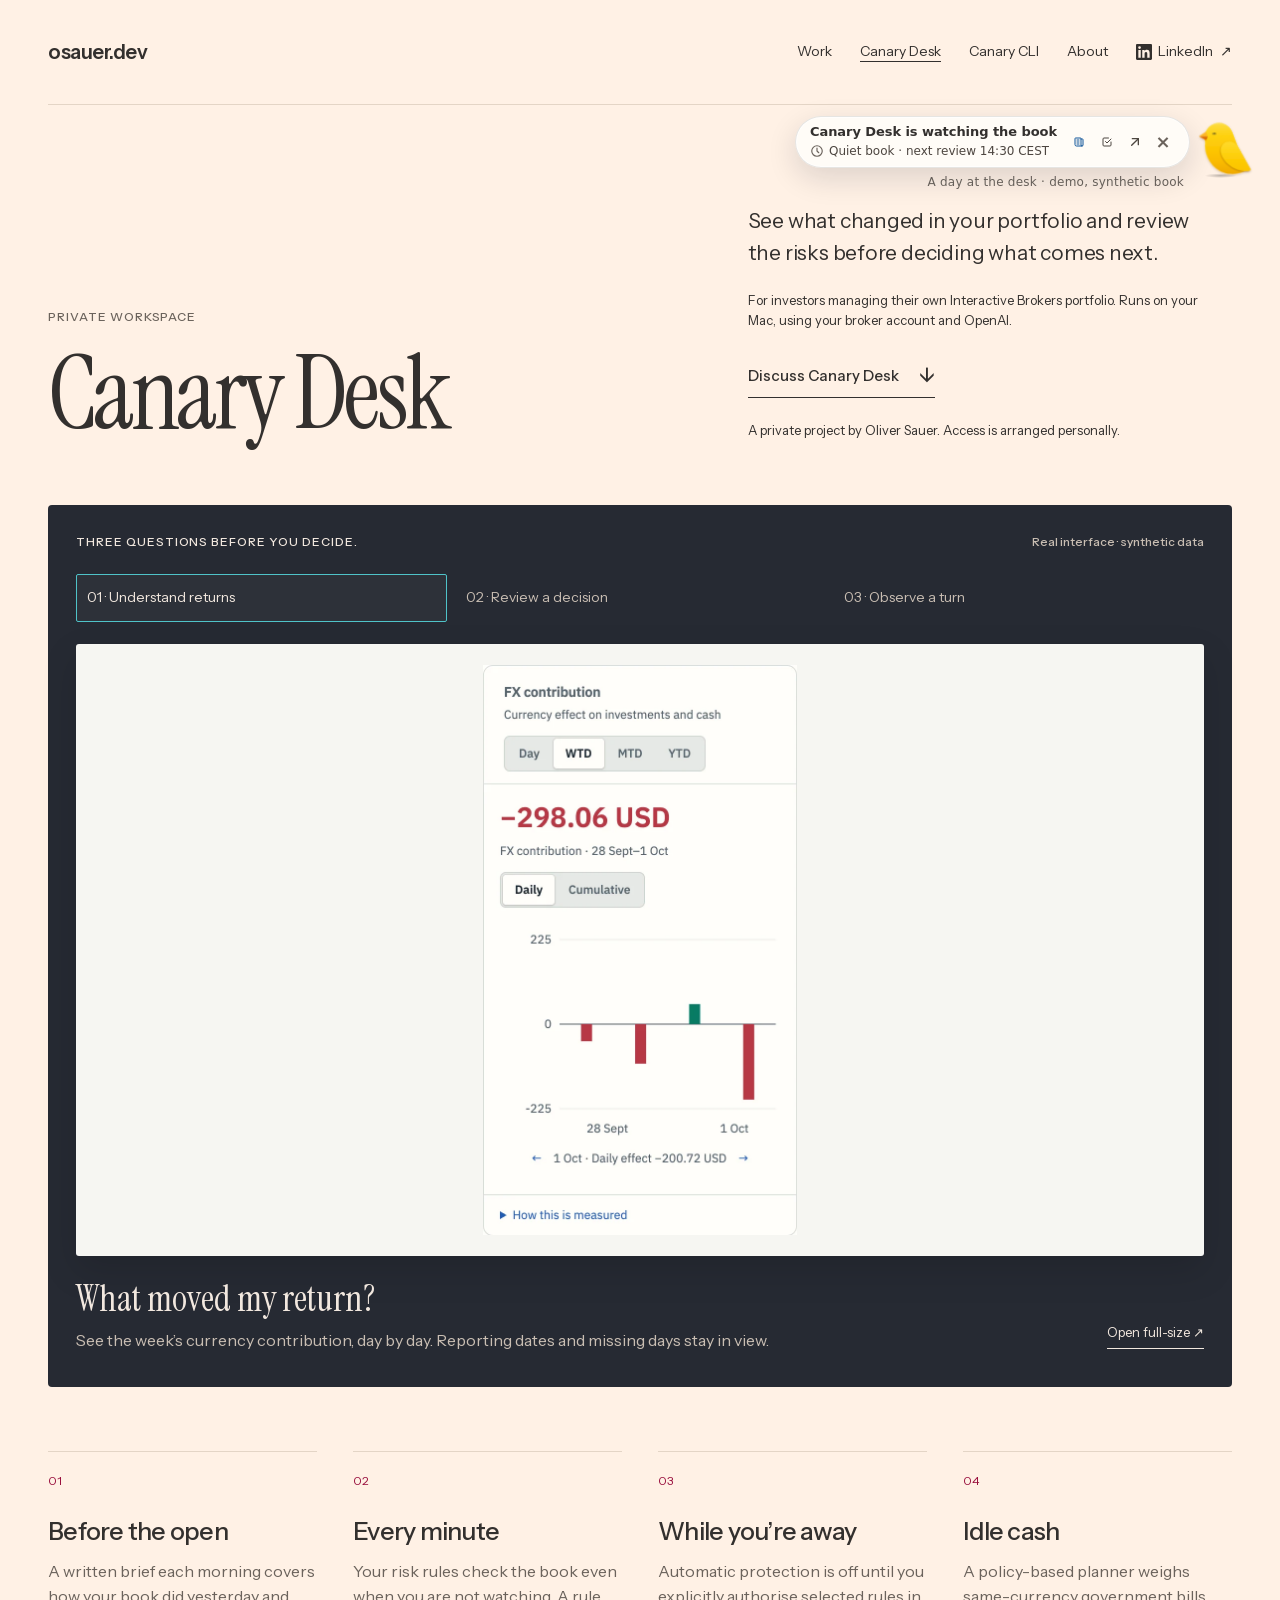
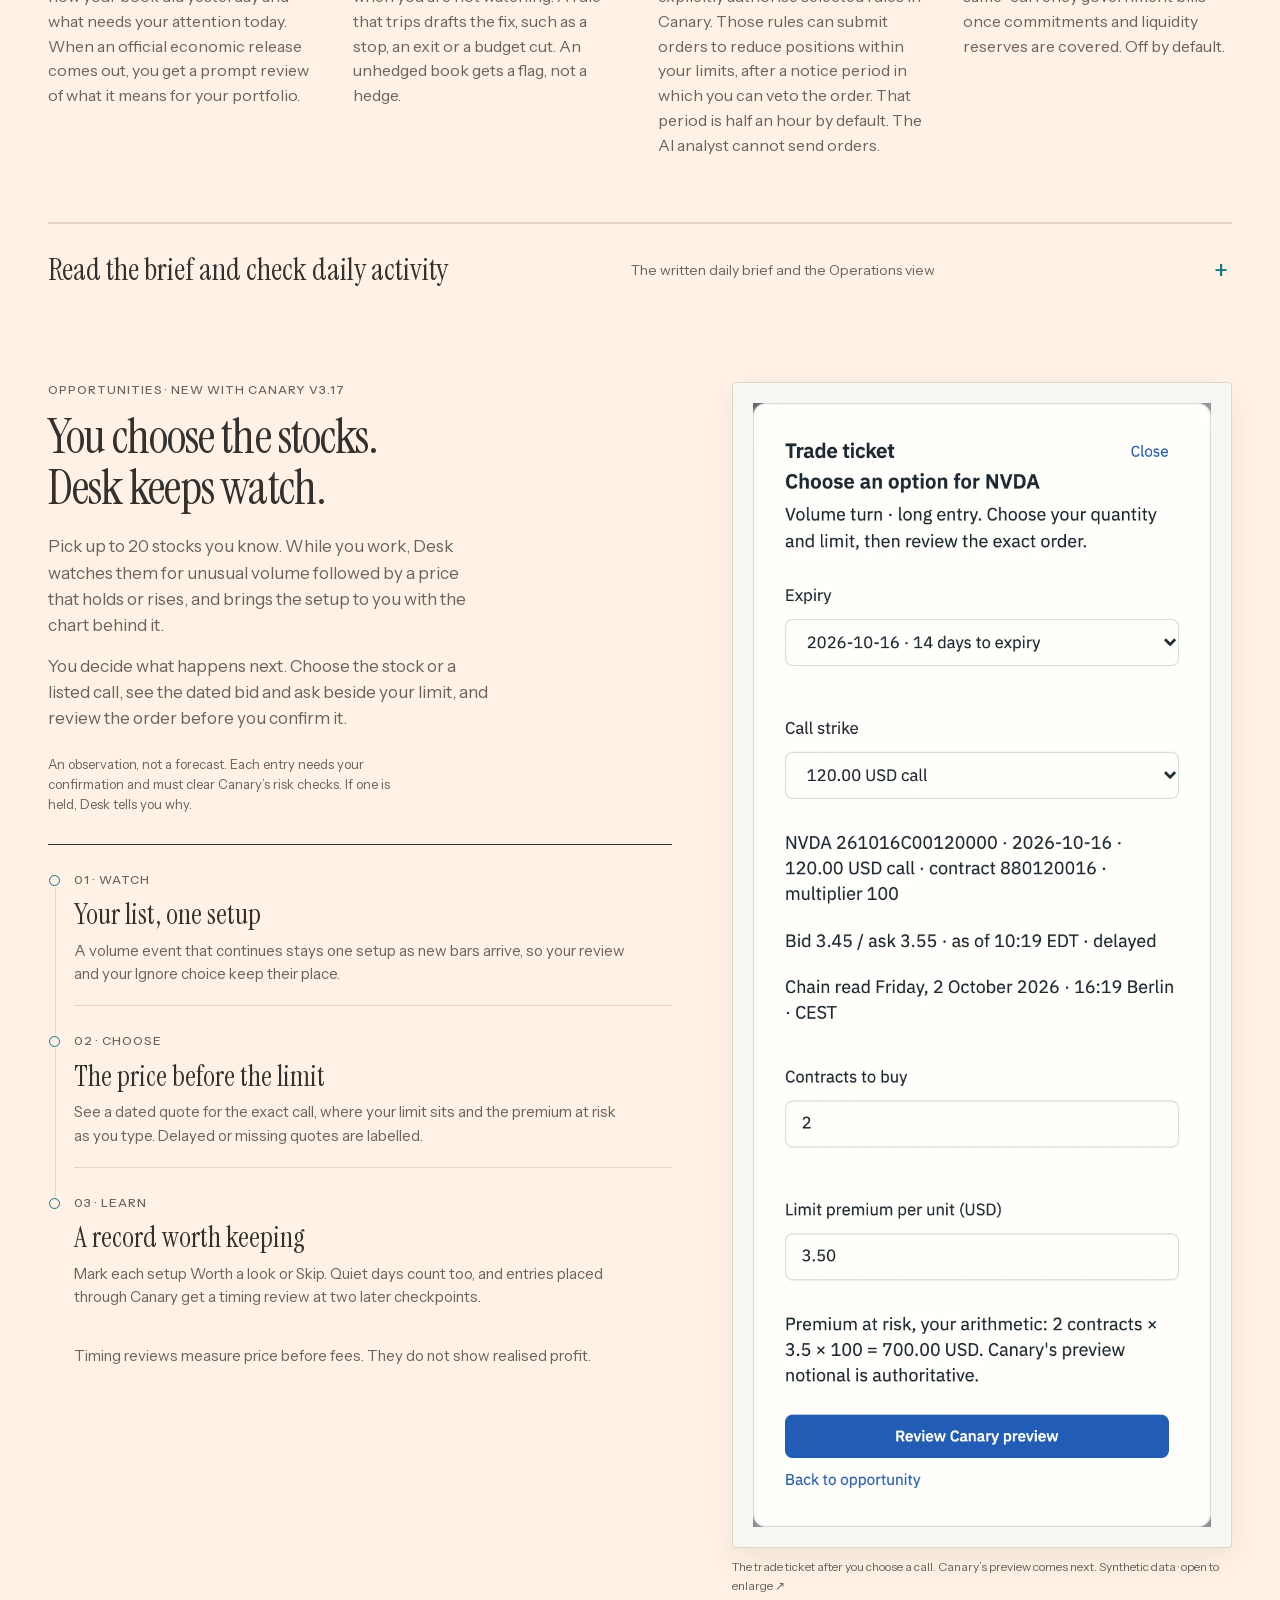
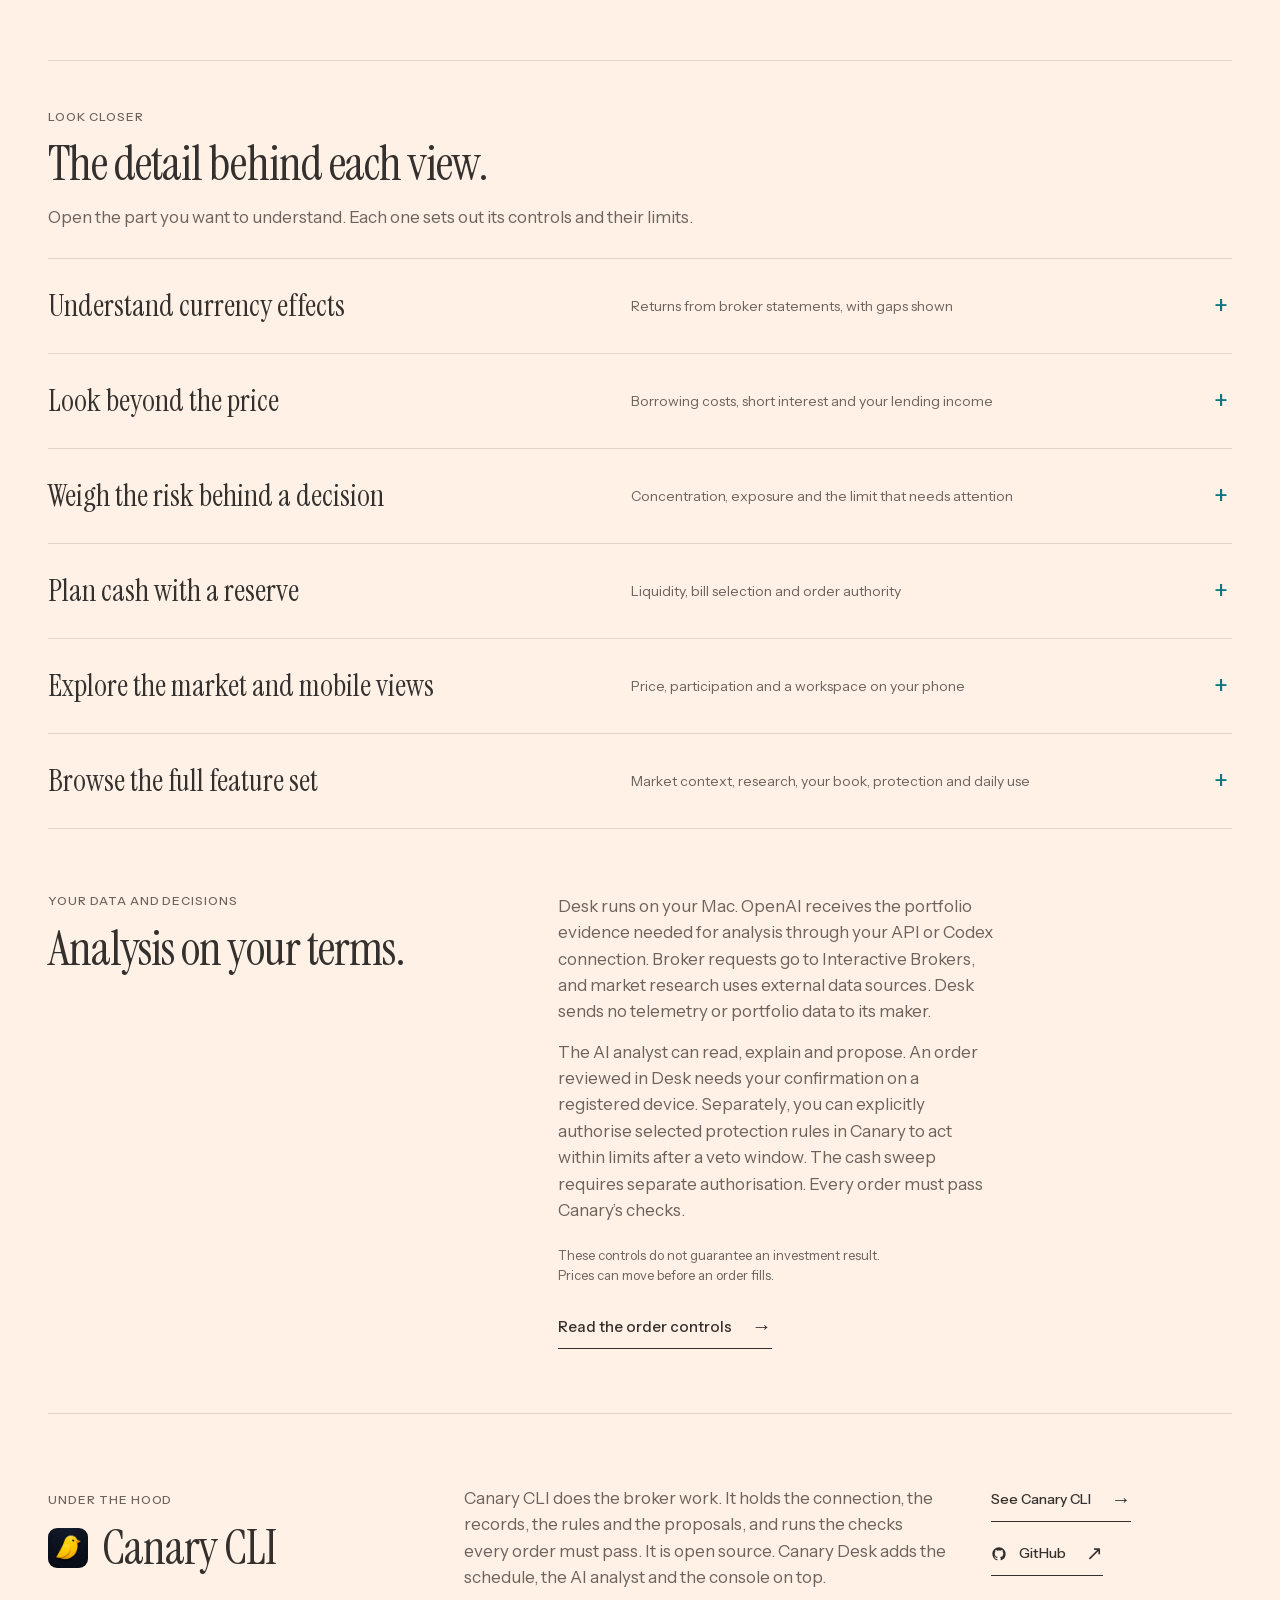
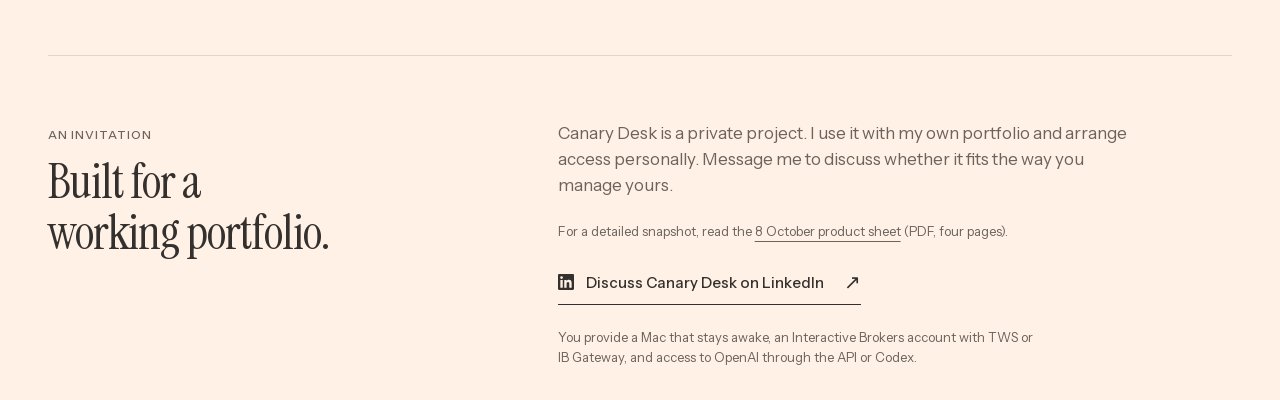
==== commit 8dc5e8bd: "Clarify Desk access and authority, refresh screenshots and add theme choice The public page and date" ====
--- a/desk/index.html
+++ b/desk/index.html
@@ -3,7 +3,7 @@
 <head>
   <meta charset="utf-8">
   <meta name="viewport" content="width=device-width, initial-scale=1">
-  <title>Canary Desk | Your portfolio, understood and protected</title>
+  <title>Canary Desk | Portfolio analysis and risk review</title>
   <meta name="description" content="A private portfolio workspace. Understand your returns, review risk, plan cash and watch the stocks you follow, with an AI analyst that reads your broker data.">
   <link rel="canonical" href="https://osauer.dev/desk/">
   <link rel="icon" type="image/png" sizes="32x32" href="../assets/favicon-32.png?v=20261003-bold">
@@ -12,14 +12,15 @@
   <link rel="preload" href="../assets/fonts/instrument-sans-latin.woff2" as="font" type="font/woff2" crossorigin>
   <link rel="preload" href="../assets/fonts/instrument-serif-latin.woff2" as="font" type="font/woff2" crossorigin>
   <meta name="color-scheme" content="light dark">
-  <link rel="stylesheet" href="../assets/site.css?v=20261003-refresh">
-  <link rel="stylesheet" href="../assets/canary.css?v=20261002-ticker">
-  <link rel="stylesheet" href="../assets/desk-showcase.css?v=20261005">
+  <script src="/assets/theme.js?v=20261008"></script>
+  <link rel="stylesheet" href="../assets/site.css?v=20261008">
+  <link rel="stylesheet" href="../assets/canary.css?v=20261008">
+  <link rel="stylesheet" href="../assets/desk-showcase.css?v=20261008">
   <meta property="og:type" content="website">
   <meta property="og:url" content="https://osauer.dev/desk/">
-  <meta property="og:title" content="Canary Desk | Your portfolio, understood and protected">
+  <meta property="og:title" content="Canary Desk | Portfolio analysis and risk review">
   <meta property="og:description" content="A private portfolio workspace. Understand your returns, review risk, plan cash and watch the stocks you follow, with an AI analyst that reads your broker data.">
-  <meta property="og:image" content="https://osauer.dev/assets/desk-overview-social.jpg?v=20261003-refresh">
+  <meta property="og:image" content="https://osauer.dev/assets/desk-overview-social.jpg?v=20261008">
   <meta property="og:image:alt" content="Canary Desk portfolio workspace, using synthetic demonstration data">
   <meta name="twitter:card" content="summary_large_image">
 </head><body data-desk-href="#decisions-title">
@@ -38,36 +39,42 @@
     <section class="wrap hero project-intro" aria-labelledby="desk-title">
       <div><p class="kicker">Private workspace</p><h1 id="desk-title">Canary Desk</h1></div>
       <div class="intro-copy">
-        <p class="lead">Know what moved your portfolio, what needs attention and what you can do next. An AI analyst explains the numbers. You set the limits.</p>
-        <a class="text-link" href="#preview">Discuss private access<span class="arrow" aria-hidden="true">↓</span></a>
+        <p class="lead">See what changed in your portfolio and review the risks before deciding what comes next.</p>
+        <p class="note">For investors managing their own Interactive Brokers portfolio. Runs on your Mac, using your broker account and OpenAI.</p>
+        <a class="text-link" href="#preview">Discuss Canary Desk<span class="arrow" aria-hidden="true">↓</span></a>
+        <p class="note">A private project by Oliver Sauer. Access is arranged personally.</p>
       </div>
     </section>
     <section class="wrap desk-tour story-tour" data-desk-tour data-selected="fx" id="decisions-title" aria-label="Canary Desk screenshot tour">
       <div class="tour-heading"><span>Three questions before you decide.</span><span>Real interface · synthetic data</span></div>
       <nav class="tour-choices" aria-label="Screenshot views">
-        <a data-tour-view="fx" href="../assets/desk-fx.webp?v=20261004" data-mobile="../assets/phone-fx.webp?v=20261004" data-title="What moved my return?" data-caption="See the week’s currency contribution, day by day. Reporting dates and missing days stay in view." data-alt="Canary Desk weekly FX contribution with daily bars, using synthetic data">01 · Understand returns</a>
-        <a data-tour-view="decisions" href="../assets/desk-decisions.webp?v=20261003-refresh" data-mobile="../assets/phone-decisions.webp?v=20261003-refresh" data-title="What needs my attention?" data-caption="Read each proposal with its reason. The analyst proposes; Canary checks the authority behind every order." data-alt="Canary Desk rule advice and protection proposals, using synthetic data">02 · Review a decision</a>
-        <a data-tour-view="opportunities" href="../assets/desk-opportunities.webp?v=20261004" data-mobile="../assets/phone-opportunities.webp?v=20261004" data-title="What deserves a closer look?" data-caption="New · Unusual volume, then a price that holds or rises, on one timeline. An observation to review, not a forecast. Any trade still needs your confirmation." data-alt="Synthetic NVDA chart in Opportunities, with a volume spike at 10:15 and a rising price at 10:20">03 · Observe a turn</a>
+        <a data-tour-view="fx" href="../assets/desk-fx.webp?v=20261008" data-dark="../assets/desk-fx-dark.webp?v=20261008" data-mobile="../assets/phone-fx.webp?v=20261008" data-mobile-dark="../assets/phone-fx-dark.webp?v=20261008" data-title="What moved my return?" data-caption="See the week’s currency contribution, day by day. Reporting dates and missing days stay in view." data-alt="Canary Desk weekly FX contribution with daily bars, using synthetic data">01 · Understand returns</a>
+        <a data-tour-view="decisions" href="../assets/desk-decisions.webp?v=20261008" data-dark="../assets/desk-decisions-dark.webp?v=20261008" data-mobile="../assets/phone-decisions.webp?v=20261008" data-mobile-dark="../assets/phone-decisions-dark.webp?v=20261008" data-title="What needs my attention?" data-caption="Read each proposal with its reason. The analyst proposes; Canary checks the authority behind every order." data-alt="Canary Desk rule advice and protection proposals, using synthetic data">02 · Review a decision</a>
+        <a data-tour-view="opportunities" href="../assets/desk-opportunities.webp?v=20261008" data-dark="../assets/desk-opportunities-dark.webp?v=20261008" data-mobile="../assets/phone-opportunities.webp?v=20261008" data-mobile-dark="../assets/phone-opportunities-dark.webp?v=20261008" data-title="What deserves a closer look?" data-caption="New · Unusual volume, then a price that holds or rises, on one timeline. An observation to review, not a forecast. Any trade still needs your confirmation." data-alt="Synthetic NVDA chart in Opportunities, with a volume spike at 10:15 and a rising price at 10:20">03 · Observe a turn</a>
       </nav>
       <div class="tour-screen" id="desk-tour-screen">
-        <picture>
-          <source data-tour-mobile media="(max-width: 760px)" srcset="../assets/phone-fx.webp?v=20261004">
-          <img data-tour-image src="../assets/desk-fx.webp?v=20261004" width="918" height="542" alt="Canary Desk weekly FX contribution with daily bars, using synthetic data" fetchpriority="high">
-        </picture>
+        <picture><source data-theme-source data-media="(max-width: 760px)" media="(max-width: 760px) and (prefers-color-scheme: dark)" data-tour-mobile-dark srcset="../assets/phone-fx-dark.webp?v=20261008" width="316" height="573"><source data-tour-mobile media="(max-width: 760px)" srcset="../assets/phone-fx.webp?v=20261008" width="316" height="573"><source data-theme-source data-media="all" media="(prefers-color-scheme: dark)" srcset="../assets/desk-fx-dark.webp?v=20261008" data-tour-dark width="918" height="542"><img data-tour-image src="../assets/desk-fx.webp?v=20261008" alt="Canary Desk weekly FX contribution with daily bars, using synthetic data" fetchpriority="high" width="918" height="542"></picture>
       </div>
 
       <div class="tour-caption">
         <div><h2 data-tour-title>What moved my return?</h2><p data-tour-caption>See the week’s currency contribution, day by day. Reporting dates and missing days stay in view.</p></div>
-        <a data-tour-full class="tour-full" href="../assets/desk-fx.webp?v=20261004" target="_blank" rel="noopener" aria-label="Open full-size FX contribution screenshot">Open full-size <span aria-hidden="true">↗</span></a>
+        <a data-tour-full class="tour-full" href="../assets/desk-fx.webp?v=20261008" target="_blank" rel="noopener" aria-label="Open full-size FX contribution screenshot">Open full-size <span aria-hidden="true">↗</span></a>
       </div>
       <p class="tour-status" data-tour-status role="status"></p>
     </section>
     <section class="wrap section rhythm" aria-label="A day with Canary Desk">
       <article><span class="number" aria-hidden="true">01</span><h2>Before the open</h2><p>A written brief each morning covers how your book did yesterday and what needs your attention today. When an official economic release comes out, you get a prompt review of what it means for your portfolio.</p></article>
       <article><span class="number" aria-hidden="true">02</span><h2>Every minute</h2><p>Your risk rules check the book even when you are not watching. A rule that trips drafts the fix, such as a stop, an exit or a budget cut. An unhedged book gets a flag, not a hedge.</p></article>
-      <article><span class="number" aria-hidden="true">03</span><h2>While you’re away</h2><p>Stops and loss exits you have pre-authorised go out on their own after a veto window, half an hour by default.</p></article>
+      <article><span class="number" aria-hidden="true">03</span><h2>While you’re away</h2><p>Automatic protection is off until you explicitly authorise selected rules in Canary. Those rules can submit orders to reduce positions within your limits, after a notice period in which you can veto the order. That period is half an hour by default. The AI analyst cannot send orders.</p></article>
       <article><span class="number" aria-hidden="true">04</span><h2>Idle cash</h2><p>A policy-based planner weighs same-currency government bills once commitments and liquidity reserves are covered. Off by default.</p></article>
     </section>
+    <details class="wrap deep-dive">
+      <summary><span>Read the brief and check daily activity</span><small>The written daily brief and the Operations view</small></summary>
+      <section class="section split" aria-labelledby="daily-proof-title">
+        <div><p class="kicker">Daily use</p><h2 id="daily-proof-title">Read the brief.<br>Check what ran.</h2><p>The daily brief puts market context beside the portfolio. Operations shows completed work, upcoming reviews and items needing attention.</p></div>
+        <div><figure class="fx-capture"><a href="../assets/desk-brief.webp?v=20261008" data-responsive-image target="_blank" rel="noopener" aria-label="Open full-size daily brief screenshot"><picture><source data-theme-source data-media="(max-width: 760px)" media="(max-width: 760px) and (prefers-color-scheme: dark)" srcset="../assets/phone-brief-dark.webp?v=20261008" width="326" height="361"><source media="(max-width: 760px)" srcset="../assets/phone-brief.webp?v=20261008" width="326" height="361"><source data-theme-source data-media="all" media="(prefers-color-scheme: dark)" srcset="../assets/desk-brief-dark.webp?v=20261008" width="445" height="315"><img src="../assets/desk-brief.webp?v=20261008" alt="Daily brief in the current Desk interface, using synthetic demonstration data" loading="lazy" width="445" height="315"></picture></a><figcaption>The written brief, with its date and portfolio context. Synthetic data · open to enlarge ↗</figcaption></figure><figure class="fx-capture"><a href="../assets/desk-operations.webp?v=20261008" data-responsive-image target="_blank" rel="noopener" aria-label="Open full-size operations screenshot"><picture><source data-theme-source data-media="(max-width: 760px)" media="(max-width: 760px) and (prefers-color-scheme: dark)" srcset="../assets/phone-operations-dark.webp?v=20261008" width="358" height="1303"><source media="(max-width: 760px)" srcset="../assets/phone-operations.webp?v=20261008" width="358" height="1303"><source data-theme-source data-media="all" media="(prefers-color-scheme: dark)" srcset="../assets/desk-operations-dark.webp?v=20261008" width="1136" height="1113"><img src="../assets/desk-operations.webp?v=20261008" alt="Operations in the current Desk interface, using synthetic demonstration data" loading="lazy" width="1136" height="1113"></picture></a><figcaption>Daily activity and upcoming reviews. Synthetic data · open to enlarge ↗</figcaption></figure></div>
+      </section>
+    </details>
     <section class="wrap section split opportunity-spotlight" id="opportunities" aria-labelledby="opportunities-title">
       <div>
         <p class="kicker">Opportunities · New with Canary v3.17</p>
@@ -85,7 +92,7 @@
         </div>
       </div>
       <figure class="fx-capture">
-        <a href="../assets/desk-opportunity-call.webp?v=20261004" data-responsive-image target="_blank" rel="noopener" aria-label="Open full-size trade ticket for a chosen call"><picture><source media="(max-width: 760px)" srcset="../assets/phone-opportunity-call.webp?v=20261004"><img src="../assets/desk-opportunity-call.webp?v=20261004" width="570" height="807" alt="Desk trade ticket for a synthetic NVDA call, showing a dated, delayed bid and ask, two contracts at a 3.50 limit and the premium at risk before Canary’s preview" loading="lazy"></picture></a>
+        <a href="../assets/desk-opportunity-call.webp?v=20261008" data-responsive-image target="_blank" rel="noopener" aria-label="Open full-size trade ticket for a chosen call"><picture><source data-theme-source data-media="(max-width: 760px)" media="(max-width: 760px) and (prefers-color-scheme: dark)" srcset="../assets/phone-opportunity-call-dark.webp?v=20261008" width="358" height="880"><source media="(max-width: 760px)" srcset="../assets/phone-opportunity-call.webp?v=20261008" width="358" height="880"><source data-theme-source data-media="all" media="(prefers-color-scheme: dark)" srcset="../assets/desk-opportunity-call-dark.webp?v=20261008" width="570" height="819"><img src="../assets/desk-opportunity-call.webp?v=20261008" alt="Desk trade ticket for a synthetic NVDA call, showing a dated, delayed bid and ask, two contracts at a 3.50 limit and the premium at risk before Canary’s preview" loading="lazy" width="570" height="819"></picture></a>
         <figcaption>The trade ticket after you choose a call. Canary’s preview comes next. Synthetic data · open to enlarge ↗</figcaption>
       </figure>
     </section>
@@ -100,8 +107,8 @@
       </div>
       <div class="fx-explanation">
         <figure class="fx-capture">
-          <a href="../assets/desk-fx-detail.webp?v=20261004" data-responsive-image target="_blank" rel="noopener" aria-label="Open full-size FX contribution detail">
-            <picture><source media="(max-width: 760px)" srcset="../assets/phone-fx-detail.webp?v=20261004"><img src="../assets/desk-fx-detail.webp?v=20261004" width="918" height="542" alt="Desk FX contribution detail with the weekly currency effect and daily bars, using synthetic data" loading="lazy"></picture>
+          <a href="../assets/desk-fx-detail.webp?v=20261008" data-responsive-image target="_blank" rel="noopener" aria-label="Open full-size FX contribution detail">
+            <picture><source data-theme-source data-media="(max-width: 760px)" media="(max-width: 760px) and (prefers-color-scheme: dark)" srcset="../assets/phone-fx-detail-dark.webp?v=20261008" width="316" height="573"><source media="(max-width: 760px)" srcset="../assets/phone-fx-detail.webp?v=20261008" width="316" height="573"><source data-theme-source data-media="all" media="(prefers-color-scheme: dark)" srcset="../assets/desk-fx-detail-dark.webp?v=20261008" width="918" height="542"><img src="../assets/desk-fx-detail.webp?v=20261008" alt="Desk FX contribution detail with the weekly currency effect and daily bars, using synthetic data" loading="lazy" width="918" height="542"></picture>
           </a>
           <figcaption>The period total and its daily contributions. Synthetic data · open to enlarge ↗</figcaption>
         </figure>
@@ -112,8 +119,8 @@
         <a class="text-link" href="../canary/docs/start/reporting.html#fx-contribution">How FX is measured<span class="arrow" aria-hidden="true">→</span></a>
         <p class="account-value-note">Account value marks deposits and withdrawals on the balance, so moving money never reads as making money.</p>
         <figure class="fx-capture">
-          <a href="../assets/desk-account-value.webp?v=20261005" data-responsive-image target="_blank" rel="noopener" aria-label="Open full-size Account value screenshot">
-            <picture><source media="(max-width: 760px)" srcset="../assets/phone-account-value.webp?v=20261005"><img src="../assets/desk-account-value.webp?v=20261005" width="960" height="471" alt="Desk Account value for the year to date, including transfers, with a withdrawal marked on the line, using synthetic data" loading="lazy"></picture>
+          <a href="../assets/desk-account-value.webp?v=20261008" data-responsive-image target="_blank" rel="noopener" aria-label="Open full-size Account value screenshot">
+            <picture><source data-theme-source data-media="(max-width: 760px)" media="(max-width: 760px) and (prefers-color-scheme: dark)" srcset="../assets/phone-account-value-dark.webp?v=20261008" width="358" height="543"><source media="(max-width: 760px)" srcset="../assets/phone-account-value.webp?v=20261008" width="358" height="543"><source data-theme-source data-media="all" media="(prefers-color-scheme: dark)" srcset="../assets/desk-account-value-dark.webp?v=20261008" width="960" height="471"><img src="../assets/desk-account-value.webp?v=20261008" alt="Desk Account value for the year to date, including transfers, with a withdrawal marked on the line, using synthetic data" loading="lazy" width="960" height="471"></picture>
           </a>
           <figcaption>The balance year to date, with a withdrawal marked. Synthetic data · open to enlarge ↗</figcaption>
         </figure>
@@ -139,7 +146,7 @@
           <a class="text-link" href="../canary/docs/understand/edge.html#stock-lending-income">How lending is reported<span class="arrow" aria-hidden="true">→</span></a>
         </div>
         <figure class="feature-capture">
-          <a href="../assets/desk-research-borrow.webp?v=20261004" target="_blank" rel="noopener" aria-label="Open full-size borrowing-cost comparison"><img src="../assets/desk-research-borrow.webp?v=20261004" width="1134" height="625" alt="Desk borrowing-cost comparison for synthetic holdings and watchlist names, each rate dated and none persistently high" loading="lazy"></a>
+          <a href="../assets/desk-research-borrow.webp?v=20261008" target="_blank" rel="noopener" aria-label="Open full-size borrowing-cost comparison" data-responsive-image><picture><source data-theme-source data-media="all" media="(prefers-color-scheme: dark)" srcset="../assets/desk-research-borrow-dark.webp?v=20261008" width="1134" height="590"><img src="../assets/desk-research-borrow.webp?v=20261008" alt="Desk borrowing-cost comparison for synthetic holdings and watchlist names, each rate dated and none persistently high" loading="lazy" width="1134" height="590"></picture></a>
           <figcaption><span>Dated borrowing costs for your holdings and watchlist. Here, none is persistently high.</span><span>Synthetic data · open to enlarge ↗</span></figcaption>
         </figure>
       </section>
@@ -150,7 +157,7 @@
         <div><p class="kicker">Risk evidence</p><h2 id="risk-proof-title">The limit behind<br>the warning.</h2>
           <p>See the exposure beside the rule it trips. The source and any missing data stay visible, so you can check what a warning rests on.</p>
           <p class="note">Your own limits govern the checks. The screenshot is a synthetic example, not a recommendation.</p></div>
-        <figure class="fx-capture"><a href="../assets/desk-risk.webp?v=20261003-refresh" data-responsive-image target="_blank" rel="noopener" aria-label="Open full-size risk assessment"><picture><source media="(max-width: 760px)" srcset="../assets/phone-risk.webp?v=20261003-refresh"><img src="../assets/desk-risk.webp?v=20261003-refresh" width="1136" height="543" alt="Synthetic risk assessment showing breached concentration and expiry limits, each with its evidence" loading="lazy"></picture></a><figcaption>Exposure, its cause and the applicable limits. Synthetic data · open to enlarge ↗</figcaption></figure>
+        <figure class="fx-capture"><a href="../assets/desk-risk.webp?v=20261008" data-responsive-image target="_blank" rel="noopener" aria-label="Open full-size risk assessment"><picture><source data-theme-source data-media="(max-width: 760px)" media="(max-width: 760px) and (prefers-color-scheme: dark)" srcset="../assets/phone-risk-dark.webp?v=20261008" width="358" height="1170"><source media="(max-width: 760px)" srcset="../assets/phone-risk.webp?v=20261008" width="358" height="1170"><source data-theme-source data-media="all" media="(prefers-color-scheme: dark)" srcset="../assets/desk-risk-dark.webp?v=20261008" width="1136" height="547"><img src="../assets/desk-risk.webp?v=20261008" alt="Synthetic risk assessment showing breached concentration and expiry limits, each with its evidence" loading="lazy" width="1136" height="547"></picture></a><figcaption>Exposure, its cause and the applicable limits. Synthetic data · open to enlarge ↗</figcaption></figure>
       </section>
     </details>
     <details class="wrap deep-dive ">
@@ -173,7 +180,7 @@
         <p class="cash-story-note">Each proposal keeps its reason and decision history, and missing evidence holds the sweep.</p>
       </div>
       <figure class="feature-capture">
-        <a href="../assets/desk-cash.webp?v=20261003-refresh" target="_blank" rel="noopener" aria-label="Open full-size cash sweep plan" data-responsive-image><picture><source media="(max-width: 760px)" srcset="../assets/phone-cash.webp?v=20261003-refresh"><img src="../assets/desk-cash.webp?v=20261003-refresh" width="1136" height="598" alt="Synthetic cash-sweep plan with its reserve and settlement holds visible" loading="lazy"></picture></a>
+        <a href="../assets/desk-cash.webp?v=20261008" target="_blank" rel="noopener" aria-label="Open full-size cash sweep plan" data-responsive-image><picture><source data-theme-source data-media="(max-width: 760px)" media="(max-width: 760px) and (prefers-color-scheme: dark)" srcset="../assets/phone-cash-dark.webp?v=20261008" width="324" height="173"><source media="(max-width: 760px)" srcset="../assets/phone-cash.webp?v=20261008" width="324" height="173"><source data-theme-source data-media="all" media="(prefers-color-scheme: dark)" srcset="../assets/desk-cash-dark.webp?v=20261008" width="1136" height="598"><img src="../assets/desk-cash.webp?v=20261008" alt="Synthetic cash-sweep plan with its reserve and settlement holds visible" loading="lazy" width="1136" height="598"></picture></a>
         <figcaption><span>The cash plan with its holds in view. On a phone, the reason it is held.</span><span>Simulation · synthetic data · open to enlarge ↗</span></figcaption>
       </figure>
     </section>
@@ -188,16 +195,16 @@
       <div class="market-pocket-stage">
         <div class="market-studies">
           <figure>
-            <a href="../assets/desk-market-price.webp?v=20261003-refresh" data-responsive-image target="_blank" rel="noopener" aria-label="Open full-size market price chart"><picture><source media="(max-width: 760px)" srcset="../assets/phone-market-price.webp?v=20261003-refresh"><img src="../assets/desk-market-price.webp?v=20261003-refresh" width="1136" height="319" alt="Market leaders compared with SPY and QQQ in Desk, using synthetic data" loading="lazy"></picture></a>
+            <a href="../assets/desk-market-price.webp?v=20261008" data-responsive-image target="_blank" rel="noopener" aria-label="Open full-size market price chart"><picture><source data-theme-source data-media="(max-width: 760px)" media="(max-width: 760px) and (prefers-color-scheme: dark)" srcset="../assets/phone-market-price-dark.webp?v=20261008" width="358" height="417"><source media="(max-width: 760px)" srcset="../assets/phone-market-price.webp?v=20261008" width="358" height="417"><source data-theme-source data-media="all" media="(prefers-color-scheme: dark)" srcset="../assets/desk-market-price-dark.webp?v=20261008" width="1136" height="319"><img src="../assets/desk-market-price.webp?v=20261008" alt="Market leaders compared with SPY and QQQ in Desk, using synthetic data" loading="lazy" width="1136" height="319"></picture></a>
             <figcaption><span>Who is carrying the market?</span><span>Synthetic data · open to enlarge ↗</span></figcaption>
           </figure>
           <figure>
-            <a href="../assets/desk-market-breadth.webp?v=20261003-refresh" data-responsive-image target="_blank" rel="noopener" aria-label="Open full-size market participation chart"><picture><source media="(max-width: 760px)" srcset="../assets/phone-market-breadth.webp?v=20261003-refresh"><img src="../assets/desk-market-breadth.webp?v=20261003-refresh" width="1136" height="376" alt="Market participation chart comparing leaders and the S&amp;P 500, with a marked history gap, using synthetic data" loading="lazy"></picture></a>
+            <a href="../assets/desk-market-breadth.webp?v=20261008" data-responsive-image target="_blank" rel="noopener" aria-label="Open full-size market participation chart"><picture><source data-theme-source data-media="(max-width: 760px)" media="(max-width: 760px) and (prefers-color-scheme: dark)" srcset="../assets/phone-market-breadth-dark.webp?v=20261008" width="358" height="491"><source media="(max-width: 760px)" srcset="../assets/phone-market-breadth.webp?v=20261008" width="358" height="491"><source data-theme-source data-media="all" media="(prefers-color-scheme: dark)" srcset="../assets/desk-market-breadth-dark.webp?v=20261008" width="1136" height="376"><img src="../assets/desk-market-breadth.webp?v=20261008" alt="Market participation chart comparing leaders and the S&amp;P 500, with a marked history gap, using synthetic data" loading="lazy" width="1136" height="376"></picture></a>
             <figcaption><span>How widely is strength shared?</span><span>Synthetic data · open to enlarge ↗</span></figcaption>
           </figure>
         </div>
         <figure class="pocket-shot">
-          <a href="../assets/phone-overview.webp?v=20261004" target="_blank" rel="noopener" aria-label="Open full-size Desk phone view"><img src="../assets/phone-overview.webp?v=20261004" width="390" height="1080" alt="Canary Desk in a phone browser, using synthetic data" loading="lazy"></a>
+          <a href="../assets/phone-overview.webp?v=20261008" target="_blank" rel="noopener" aria-label="Open full-size Desk phone view" data-responsive-image><picture><source data-theme-source data-media="all" media="(prefers-color-scheme: dark)" srcset="../assets/phone-overview-dark.webp?v=20261008" width="390" height="1080"><img src="../assets/phone-overview.webp?v=20261008" alt="Canary Desk in a phone browser, using synthetic data" loading="lazy" width="390" height="1080"></picture></a>
           <figcaption>Desk in your phone browser.<br>Synthetic data · open to enlarge ↗</figcaption>
         </figure>
       </div>
@@ -211,12 +218,21 @@
       <div class="feature-group"><h3>Market context</h3><ul><li><b>Market regime</b>Eight readings in six groups, from volatility and credit to dealer gamma and breadth, feed one regime stage.</li><li><b>Breadth</b>How many S&amp;P 500 names trade above their 50- and 200-day averages, with new highs and lows.</li><li><b>Live market data</b>Indices, VIX and your holdings through the day, each quote with its age.</li><li><b>Calendar</b>Earnings and macro events ahead, flagged against what you hold. Official releases get a prompt impact review.</li><li><b>Borrowing costs · new</b>Dated borrow rates for the stocks you follow, and a wider US screen by fee, price and liquidity.</li><li><b>Short interest · new</b>FINRA’s reported short positions and days to cover, with the report date always shown.</li></ul></div>
       <div class="feature-group"><h3>Your book</h3><ul><li><b>Performance</b>Returns from broker statements, measured against SPY, with drawdown.</li><li><b>FX contribution</b>The currency effect on P&amp;L for Day, WTD, MTD and YTD, backed by daily statements.</li><li><b>Lending income</b>Dated shares on loan and earned net fees, linked from each holding and readable by Desk’s analyst.</li><li><b>Account value</b>Deposits and withdrawals marked on the balance, kept apart from investment returns.</li><li><b>Edge</b>What your trades delivered compared with leaving the position alone, one step from Portfolio.</li><li><b>Exposure</b>Allocation by sector, stocks against options, and margin headroom.</li><li><b>Reconciliation</b>Figures checked against broker statements. Gaps stay visible.</li></ul></div>
       <div class="feature-group"><h3>Protection</h3><ul><li><b>Risk rulebook</b>Your limits, checked every minute.</li><li><b>Stress signal</b>An early warning when the regime turns.</li><li><b>Protection proposals</b>Stops, exits, trims and budget cuts, each with its reason.</li></ul></div>
-      <div class="feature-group"><h3>Orders and cash</h3><ul><li><b>Pre-authorised rules</b>The protection you choose acts on its own, within your limits.</li><li><b>Queue for the open</b>Confirm a reduction while the market is shut; it goes out shortly after the open.</li><li><b>Cash sweep</b>A same-currency bill planner with your currency order and the estimated gain after costs. Off by default; commissioning needs calibrated reserves and current settlement evidence.</li></ul></div>
+      <div class="feature-group"><h3>Orders and cash</h3><ul><li><b>Pre-authorised rules</b>Off until you explicitly authorise selected protection rules in Canary. Each reduction waits through its veto window and must stay within your limits.</li><li><b>Queue for the open</b>Confirm a reduction while the market is shut; it goes out shortly after the open.</li><li><b>Cash sweep</b>A same-currency bill planner with your currency order and the estimated gain after costs. Off by default; commissioning needs calibrated reserves and current settlement evidence.</li></ul></div>
       <div class="feature-group"><h3>Every day</h3><ul><li><b>Morning brief</b>How yesterday went and what’s on today, written by one model and edited by another.</li><li><b>AI analyst</b>Ask about any position or risk. Answers cite their sources.</li><li><b>Decisions</b>Assessments and proposals in one place, ready for your call.</li><li><b>Opportunities · new</b>Up to 20 stocks you choose, watched for unusual volume and a price that holds or rises. You see a dated quote before setting a limit, and eligible entries get a timing review. A setup is a hypothesis, and every order needs your confirmation.</li></ul></div>
-      <div class="feature-group"><h3>Always on</h3><ul><li><b>Around the clock</b>Runs day and night on a dedicated Mac mini, or any Mac that stays awake.</li><li><b>From your laptop</b>Reach it over a private, encrypted link.</li><li><b>Notifications</b>Alerts on every Apple device signed in to your Apple ID. Approve with Touch ID or Apple Watch.</li></ul></div>
-      </div>
-    </section>
-    </details>
+      <div class="feature-group"><h3>Always on</h3><ul><li><b>Around the clock</b>Runs day and night on a dedicated Mac mini, or any Mac that stays awake.</li><li><b>From your laptop</b>Reach it over a private, encrypted link.</li><li><b>Notifications</b>Local macOS alerts report changes that need your attention. Canary’s paired app carries order alerts and vetoes. Confirm orders at the Mac with Touch ID or Apple Watch.</li></ul></div>
+      </div>
+    </section>
+    </details>
+    <section class="wrap section split" aria-labelledby="control-title">
+      <div><p class="kicker">Your data and decisions</p><h2 id="control-title">Analysis on your terms.</h2></div>
+      <div>
+        <p>Desk runs on your Mac. OpenAI receives the portfolio evidence needed for analysis through your API or Codex connection. Broker requests go to Interactive Brokers, and market research uses external data sources. Desk sends no telemetry or portfolio data to its maker.</p>
+        <p>The AI analyst can read, explain and propose. An order reviewed in Desk needs your confirmation on a registered device. Separately, you can explicitly authorise selected protection rules in Canary to act within limits after a veto window. The cash sweep requires separate authorisation. Every order must pass Canary’s checks.</p>
+        <p class="note">These controls do not guarantee an investment result. Prices can move before an order fills.</p>
+        <a class="text-link" href="../canary/docs/understand/policy.html">Read the order controls<span class="arrow" aria-hidden="true">→</span></a>
+      </div>
+    </section>
     <section class="wrap section foundation" aria-labelledby="engine-title">
       <div><p class="kicker">Under the hood</p><img class="mark" src="../assets/canary-icon.png" width="192" height="192" alt=""><h2 id="engine-title">Canary CLI</h2></div>
       <p>Canary CLI does the broker work. It holds the connection, the records, the rules and the proposals, and runs the checks every order must pass. It is open source. Canary Desk adds the schedule, the AI analyst and the console on top.</p>
@@ -225,10 +241,10 @@
     <section class="wrap invitation" id="preview" aria-labelledby="preview-title">
       <div><p class="kicker">An invitation</p><h2 id="preview-title">Built for a<br>working portfolio.</h2></div>
       <div>
-        <p>I use Canary Desk with my own portfolio. It is a private preview, and I arrange access personally.</p>
-        <p class="note">For a detailed snapshot, read the <a href="../assets/sheet/canary-desk-product-sheet-2026-10-04.pdf">4 October product sheet</a> (PDF, three pages).</p>
-        <a class="li-link text-link" href="https://www.linkedin.com/in/osauer/"><svg class="li" viewBox="0 0 24 24" width="16" height="16" fill="currentColor" aria-hidden="true"><path d="M20.45 20.45h-3.55v-5.57c0-1.33-.03-3.04-1.85-3.04-1.85 0-2.14 1.45-2.14 2.94v5.67H9.36V9h3.41v1.56h.05c.47-.9 1.63-1.85 3.36-1.85 3.6 0 4.27 2.37 4.27 5.45v6.29zM5.34 7.43a2.06 2.06 0 1 1 0-4.12 2.06 2.06 0 0 1 0 4.12zM7.12 20.45H3.56V9h3.56v11.45zM22.22 0H1.77C.79 0 0 .77 0 1.73v20.54C0 23.23.79 24 1.77 24h20.45c.98 0 1.78-.77 1.78-1.73V1.73C24 .77 23.2 0 22.22 0z"/></svg>Get in touch on LinkedIn<span class="arrow" aria-hidden="true">↗</span></a>
-        <p class="note">Runs on your Mac, with your Interactive Brokers account and your AI provider.</p>
+        <p>Canary Desk is a private project. I use it with my own portfolio and arrange access personally. Message me to discuss whether it fits the way you manage yours.</p>
+        <p class="note">For a detailed snapshot, read the <a href="../assets/sheet/canary-desk-product-sheet-2026-10-08.pdf">8 October product sheet</a> (PDF, four pages).</p>
+        <a class="li-link text-link" href="https://www.linkedin.com/in/osauer/"><svg class="li" viewBox="0 0 24 24" width="16" height="16" fill="currentColor" aria-hidden="true"><path d="M20.45 20.45h-3.55v-5.57c0-1.33-.03-3.04-1.85-3.04-1.85 0-2.14 1.45-2.14 2.94v5.67H9.36V9h3.41v1.56h.05c.47-.9 1.63-1.85 3.36-1.85 3.6 0 4.27 2.37 4.27 5.45v6.29zM5.34 7.43a2.06 2.06 0 1 1 0-4.12 2.06 2.06 0 0 1 0 4.12zM7.12 20.45H3.56V9h3.56v11.45zM22.22 0H1.77C.79 0 0 .77 0 1.73v20.54C0 23.23.79 24 1.77 24h20.45c.98 0 1.78-.77 1.78-1.73V1.73C24 .77 23.2 0 22.22 0z"/></svg>Discuss Canary Desk on LinkedIn<span class="arrow" aria-hidden="true">↗</span></a>
+        <p class="note">You provide a Mac that stays awake, an Interactive Brokers account with TWS or IB Gateway, and access to OpenAI through the API or Codex.</p>
       </div>
     </section>
   </main>
@@ -243,9 +259,10 @@
         <a class="li-link external" href="https://www.linkedin.com/in/osauer/"><svg class="li" viewBox="0 0 24 24" width="16" height="16" fill="currentColor" aria-hidden="true"><path d="M20.45 20.45h-3.55v-5.57c0-1.33-.03-3.04-1.85-3.04-1.85 0-2.14 1.45-2.14 2.94v5.67H9.36V9h3.41v1.56h.05c.47-.9 1.63-1.85 3.36-1.85 3.6 0 4.27 2.37 4.27 5.45v6.29zM5.34 7.43a2.06 2.06 0 1 1 0-4.12 2.06 2.06 0 0 1 0 4.12zM7.12 20.45H3.56V9h3.56v11.45zM22.22 0H1.77C.79 0 0 .77 0 1.73v20.54C0 23.23.79 24 1.77 24h20.45c.98 0 1.78-.77 1.78-1.73V1.73C24 .77 23.2 0 22.22 0z"/></svg>LinkedIn</a>
       </nav>
     </div>
+    <fieldset class="theme-control" data-theme-control hidden><legend>Colour theme</legend><label><input type="radio" name="theme" value="system" checked><span>System</span></label><label><input type="radio" name="theme" value="dark"><span>Dark</span></label><label><input type="radio" name="theme" value="light"><span>Light</span></label></fieldset>
     <div class="footer-bottom"><p>Personal projects, unaffiliated with any employer. No investment advice.</p><span>osauer.dev</span></div>
   </footer>
   <script type="module" src="../assets/canary.js?v=20261002-ticker"></script>
-  <script type="module" src="../assets/desk-showcase.js?v=20261003-refresh"></script>
+  <script type="module" src="../assets/desk-showcase.js?v=20261008"></script>
 </body>
 </html>
--- a/assets/site.css
+++ b/assets/site.css
@@ -5,7 +5,7 @@
 @font-face{font-family:Instrument Serif;src:url(fonts/instrument-serif-latin-ext.woff2) format('woff2');font-weight:400;font-style:normal;font-display:swap;unicode-range:U+0100-02BA, U+02BD-02C5, U+02C7-02CC, U+02CE-02D7, U+02DD-02FF, U+0304, U+0308, U+0329, U+1D00-1DBF, U+1E00-1E9F, U+1EF2-1EFF, U+2020, U+20A0-20AB, U+20AD-20C0, U+2113, U+2C60-2C7F, U+A720-A7FF}
 @font-face{font-family:Instrument Serif;src:url(fonts/instrument-serif-latin.woff2) format('woff2');font-weight:400;font-style:normal;font-display:swap;unicode-range:U+0000-00FF, U+0131, U+0152-0153, U+02BB-02BC, U+02C6, U+02DA, U+02DC, U+0304, U+0308, U+0329, U+2000-206F, U+20AC, U+2122, U+2191, U+2193, U+2212, U+2215, U+FEFF, U+FFFD}
 /* Palette after the Financial Times visual code: pink paper, warm black, teal for links, claret for marks, slate for the dark blocks, wheat for tinted panels. */
-:root{--paper:#FFF1E5;--ink:#33302E;--muted:#6B635C;--line:#E4D5C6;--moss:#0D7680;--claret:#990F3D;--forest:#262A33;--light:#F2DFCE;--wheat:#F2DFCE;--shadow:0 12px 28px #33302E12;--moss-deep:#0B5F67;--subhead:28px;--serif:'Instrument Serif',Georgia,serif;--sans:'Instrument Sans',Arial,sans-serif;--mono:ui-monospace,SFMono-Regular,Menlo,Consolas,monospace}
+:root{color-scheme:light;--paper:#FFF1E5;--ink:#33302E;--muted:#6B635C;--line:#E4D5C6;--moss:#0D7680;--claret:#990F3D;--forest:#262A33;--light:#F2DFCE;--wheat:#F2DFCE;--shadow:0 12px 28px #33302E12;--moss-deep:#0B5F67;--subhead:28px;--serif:'Instrument Serif',Georgia,serif;--sans:'Instrument Sans',Arial,sans-serif;--mono:ui-monospace,SFMono-Regular,Menlo,Consolas,monospace}
 *{box-sizing:border-box}
 html{scroll-behavior:smooth;scroll-padding-top:24px}
 body{margin:0;background:var(--paper);color:var(--ink);font:17px/1.55 var(--sans);-webkit-font-smoothing:antialiased}
@@ -75,6 +75,18 @@
 .footer-links a{min-height:32px;display:inline-flex;align-items:center;text-decoration:none}
 .footer-links a:hover{text-decoration:underline}
 .footer-bottom p{max-width:75ch}
+/* Native radios keep the theme control usable with arrows and screen readers. */
+.theme-control{display:flex;gap:0;width:max-content;min-width:0;padding:0;margin:0;border:1px solid var(--line);border-radius:3px;font:13px/1.4 var(--sans);color:var(--ink)}
+.theme-control[hidden]{display:none}
+.site-footer>.theme-control:not(:last-child){margin-bottom:18px}
+.theme-control legend,.theme-control input{position:absolute;width:1px;height:1px;padding:0;margin:-1px;overflow:hidden;clip-path:inset(50%);white-space:nowrap;border:0}
+.theme-control label{position:relative;cursor:pointer}
+.theme-control label+label{border-left:1px solid var(--line)}
+.theme-control span{display:flex;align-items:center;justify-content:center;min-height:44px;min-width:64px;padding:9px 13px 7px;border-bottom:2px solid transparent}
+.theme-control input:checked+span{color:var(--moss-deep);background:var(--wheat);border-bottom-color:currentColor;font-weight:600}
+.theme-control label:hover span{color:var(--moss)}
+.theme-control input:focus-visible+span{outline:2px solid var(--moss);outline-offset:3px;position:relative;z-index:1}
+@media(forced-colors:active){.theme-control input:checked+span{outline:2px solid Highlight;outline-offset:-3px}}
 .project-intro h1{font:clamp(64px,8vw,116px)/.9 var(--serif);letter-spacing:-.035em;margin-top:22px}
 .mark{display:block;width:52px;height:52px;border-radius:12px;margin-top:22px}
 .feature .mark{margin-top:18px}
@@ -216,7 +228,8 @@
 /* Dark scheme: the same code inverted, warm black paper, pink type, the dark blocks a step lighter. */
 /* Two-column project rows: the title column spans both rows, so the links sit under their paragraph. */
 @media(max-width:1100px) and (min-width:761px){.foundation{grid-template-rows:auto 1fr}.foundation>div:first-child{grid-row:span 2}.foundation .link-stack{align-self:start}}
-@media(prefers-color-scheme:dark){:root{--paper:#1F1D1B;--ink:#F2E8DF;--muted:#B3A79C;--line:#3B3632;--moss:#4FC3C9;--claret:#F27C9B;--forest:#2E333B;--light:#E4D5C6;--wheat:#2A2724;--wheat-line:#7A7068;--moss-deep:#4FC3C9}.feature .kicker,.feature .screen figcaption,.terminal-label{color:#B3A79C}.screen img,.full-screen .screen img,.note-page .screen img,.feature .screen img{border-color:var(--wheat-line,#7A7068)}.feature,.terminal{color:var(--ink)}.feature a:hover{color:var(--moss)}.feature a:focus-visible{outline-color:var(--ink)}.sheet-thumb img{border-color:var(--wheat-line,#7A7068)}.feature.alt .screen img{border-color:var(--wheat-line,#7A7068)}.arch-core b{color:var(--ink)}.arch-core span{color:#B3A79C}}
+:root[data-theme=dark]{color-scheme:dark;--paper:#1F1D1B;--ink:#F2E8DF;--muted:#B3A79C;--line:#3B3632;--moss:#4FC3C9;--claret:#F27C9B;--forest:#2E333B;--light:#E4D5C6;--wheat:#2A2724;--wheat-line:#7A7068;--moss-deep:#4FC3C9}:root[data-theme=dark] .feature .kicker,:root[data-theme=dark] .feature .screen figcaption,:root[data-theme=dark] .terminal-label{color:#B3A79C}:root[data-theme=dark] .screen img,:root[data-theme=dark] .full-screen .screen img,:root[data-theme=dark] .note-page .screen img,:root[data-theme=dark] .feature .screen img{border-color:var(--wheat-line,#7A7068)}:root[data-theme=dark] .feature,:root[data-theme=dark] .terminal{color:var(--ink)}:root[data-theme=dark] .feature a:hover{color:var(--moss)}:root[data-theme=dark] .feature a:focus-visible{outline-color:var(--ink)}:root[data-theme=dark] .sheet-thumb img{border-color:var(--wheat-line,#7A7068)}:root[data-theme=dark] .feature.alt .screen img{border-color:var(--wheat-line,#7A7068)}:root[data-theme=dark] .arch-core b{color:var(--ink)}:root[data-theme=dark] .arch-core span{color:#B3A79C}
+@media(prefers-color-scheme:dark){:root:not([data-theme]){color-scheme:dark;--paper:#1F1D1B;--ink:#F2E8DF;--muted:#B3A79C;--line:#3B3632;--moss:#4FC3C9;--claret:#F27C9B;--forest:#2E333B;--light:#E4D5C6;--wheat:#2A2724;--wheat-line:#7A7068;--moss-deep:#4FC3C9}:root:not([data-theme]) .feature .kicker,:root:not([data-theme]) .feature .screen figcaption,:root:not([data-theme]) .terminal-label{color:#B3A79C}:root:not([data-theme]) .screen img,:root:not([data-theme]) .full-screen .screen img,:root:not([data-theme]) .note-page .screen img,:root:not([data-theme]) .feature .screen img{border-color:var(--wheat-line,#7A7068)}:root:not([data-theme]) .feature,:root:not([data-theme]) .terminal{color:var(--ink)}:root:not([data-theme]) .feature a:hover{color:var(--moss)}:root:not([data-theme]) .feature a:focus-visible{outline-color:var(--ink)}:root:not([data-theme]) .sheet-thumb img{border-color:var(--wheat-line,#7A7068)}:root:not([data-theme]) .feature.alt .screen img{border-color:var(--wheat-line,#7A7068)}:root:not([data-theme]) .arch-core b{color:var(--ink)}:root:not([data-theme]) .arch-core span{color:#B3A79C}}
 
 /* Cash planning and FX attribution on the product pages. */
 .cash-story{border-top:1px solid var(--ink)}
@@ -236,7 +249,8 @@
 .note-page .lockup h1{margin-top:0}
 .torok-mark{flex:none;height:clamp(46px,5.76vw,83.5px);width:auto;color:var(--ink)}
 .torok-mark .eye{fill:#B45309}
-@media(prefers-color-scheme:dark){.torok-mark .eye{fill:#E8964A}}
+:root[data-theme=dark] .torok-mark .eye{fill:#E8964A}
+@media(prefers-color-scheme:dark){:root:not([data-theme]) .torok-mark .eye{fill:#E8964A}}
 
 /* Broker evidence is a ledger, not a forecast. Diagram assets contain no account data. */
 .lending-ledger{min-width:0;max-width:100%}
--- a/assets/canary.css
+++ b/assets/canary.css
@@ -219,23 +219,41 @@
   .canary-speech, .canary-badge, .canary-speech .tool.review .count { transition: none; }
 }
 
-@media (prefers-color-scheme: dark) {
-  .canary-speech { background: rgba(46, 51, 59, 0.9); border-color: rgba(255, 241, 229, 0.12); color: #F2E8DF; box-shadow: 0 10px 30px rgba(0, 0, 0, 0.4), inset 0 0 0 1px rgba(255, 255, 255, 0.06); }
-  .canary-speech .ticker .page { color: #D9CFC5; }
-  .canary-speech .tool { color: #D9CFC5; }
-  .canary-speech .tool:hover { background: rgba(255, 241, 229, 0.1); color: #F2E8DF; }
-  .canary-speech .tool.brief { color: #4FC3C9; }
-  .canary-speech .kind[data-kind="brief"], .canary-brief .kind[data-kind="brief"] { color: #4FC3C9; }
-  .canary-speech .kind[data-kind="issue"], .canary-brief .kind[data-kind="issue"] { color: #FF8C99; }
-  .canary-speech .kind[data-kind="question"], .canary-brief .kind[data-kind="question"] { color: #C4A9E6; }
-  .canary-speech .dots li { background: rgba(255, 241, 229, 0.25); }
-  .canary-speech .dots li[aria-current="true"] { background: #F2E8DF; }
-  .canary-note { color: #B3A79C; }
-  .canary-brief { background: #2E333B; border-color: #3B3632; color: #F2E8DF; }
-  .canary-brief p, .canary-brief h4 { color: #D9CFC5; }
-  .canary-brief .items li, .canary-brief .demo { border-color: #3B3632; }
-  .canary-brief .pill { background: #3B3632; color: #F2C4A0; }
-  .canary-brief .pill[data-state="new"] { background: #1F3A2C; color: #8FE0B0; }
-  .canary-brief .pos { color: #8FE0B0; }
-  .canary-brief .neg { color: #FF8C99; }
-}
+:root[data-theme=dark] .canary-speech{ background: rgba(46, 51, 59, 0.9); border-color: rgba(255, 241, 229, 0.12); color: #F2E8DF; box-shadow: 0 10px 30px rgba(0, 0, 0, 0.4), inset 0 0 0 1px rgba(255, 255, 255, 0.06); }
+:root[data-theme=dark] .canary-speech .ticker .page{ color: #D9CFC5; }
+:root[data-theme=dark] .canary-speech .tool{ color: #D9CFC5; }
+:root[data-theme=dark] .canary-speech .tool:hover{ background: rgba(255, 241, 229, 0.1); color: #F2E8DF; }
+:root[data-theme=dark] .canary-speech .tool.brief{ color: #4FC3C9; }
+:root[data-theme=dark] .canary-speech .kind[data-kind="brief"],:root[data-theme=dark] .canary-brief .kind[data-kind="brief"]{ color: #4FC3C9; }
+:root[data-theme=dark] .canary-speech .kind[data-kind="issue"],:root[data-theme=dark] .canary-brief .kind[data-kind="issue"]{ color: #FF8C99; }
+:root[data-theme=dark] .canary-speech .kind[data-kind="question"],:root[data-theme=dark] .canary-brief .kind[data-kind="question"]{ color: #C4A9E6; }
+:root[data-theme=dark] .canary-speech .dots li{ background: rgba(255, 241, 229, 0.25); }
+:root[data-theme=dark] .canary-speech .dots li[aria-current="true"]{ background: #F2E8DF; }
+:root[data-theme=dark] .canary-note{ color: #B3A79C; }
+:root[data-theme=dark] .canary-brief{ background: #2E333B; border-color: #3B3632; color: #F2E8DF; }
+:root[data-theme=dark] .canary-brief p,:root[data-theme=dark] .canary-brief h4{ color: #D9CFC5; }
+:root[data-theme=dark] .canary-brief .items li,:root[data-theme=dark] .canary-brief .demo{ border-color: #3B3632; }
+:root[data-theme=dark] .canary-brief .pill{ background: #3B3632; color: #F2C4A0; }
+:root[data-theme=dark] .canary-brief .pill[data-state="new"]{ background: #1F3A2C; color: #8FE0B0; }
+:root[data-theme=dark] .canary-brief .pos{ color: #8FE0B0; }
+:root[data-theme=dark] .canary-brief .neg{ color: #FF8C99; }
+
+@media(prefers-color-scheme:dark){:root:not([data-theme]) .canary-speech{ background: rgba(46, 51, 59, 0.9); border-color: rgba(255, 241, 229, 0.12); color: #F2E8DF; box-shadow: 0 10px 30px rgba(0, 0, 0, 0.4), inset 0 0 0 1px rgba(255, 255, 255, 0.06); }
+:root:not([data-theme]) .canary-speech .ticker .page{ color: #D9CFC5; }
+:root:not([data-theme]) .canary-speech .tool{ color: #D9CFC5; }
+:root:not([data-theme]) .canary-speech .tool:hover{ background: rgba(255, 241, 229, 0.1); color: #F2E8DF; }
+:root:not([data-theme]) .canary-speech .tool.brief{ color: #4FC3C9; }
+:root:not([data-theme]) .canary-speech .kind[data-kind="brief"],:root:not([data-theme]) .canary-brief .kind[data-kind="brief"]{ color: #4FC3C9; }
+:root:not([data-theme]) .canary-speech .kind[data-kind="issue"],:root:not([data-theme]) .canary-brief .kind[data-kind="issue"]{ color: #FF8C99; }
+:root:not([data-theme]) .canary-speech .kind[data-kind="question"],:root:not([data-theme]) .canary-brief .kind[data-kind="question"]{ color: #C4A9E6; }
+:root:not([data-theme]) .canary-speech .dots li{ background: rgba(255, 241, 229, 0.25); }
+:root:not([data-theme]) .canary-speech .dots li[aria-current="true"]{ background: #F2E8DF; }
+:root:not([data-theme]) .canary-note{ color: #B3A79C; }
+:root:not([data-theme]) .canary-brief{ background: #2E333B; border-color: #3B3632; color: #F2E8DF; }
+:root:not([data-theme]) .canary-brief p,:root:not([data-theme]) .canary-brief h4{ color: #D9CFC5; }
+:root:not([data-theme]) .canary-brief .items li,:root:not([data-theme]) .canary-brief .demo{ border-color: #3B3632; }
+:root:not([data-theme]) .canary-brief .pill{ background: #3B3632; color: #F2C4A0; }
+:root:not([data-theme]) .canary-brief .pill[data-state="new"]{ background: #1F3A2C; color: #8FE0B0; }
+:root:not([data-theme]) .canary-brief .pos{ color: #8FE0B0; }
+:root:not([data-theme]) .canary-brief .neg{ color: #FF8C99; }
+}
--- a/assets/desk-showcase.css
+++ b/assets/desk-showcase.css
@@ -1,8 +1,11 @@
 /* Public screenshot compositions; all product pixels come from Desk simulation. */
+:root{--capture-paper:#f6f6f2}
+:root[data-theme=dark]{--capture-paper:#10191f}
+@media(prefers-color-scheme:dark){:root:not([data-theme]){--capture-paper:#10191f}}
 .desk-tour{padding:26px;background:var(--forest);color:#F2E8DF;border-radius:4px}
 .tour-heading{display:flex;align-items:center;justify-content:space-between;gap:20px;margin-bottom:20px;font-size:12px;font-weight:500;letter-spacing:.08em;text-transform:uppercase}
 .tour-heading span:last-child{color:#C9BEB3;letter-spacing:0;text-transform:none}
-.tour-screen{overflow:auto;background:#F6F7F3;box-shadow:0 18px 45px #0003;border:1px solid #FFFFFF26;border-radius:3px}
+.tour-screen{overflow:auto;background:var(--capture-paper);box-shadow:0 18px 45px #0003;border:1px solid #FFFFFF26;border-radius:3px}
 .tour-screen picture{display:block;padding:12px}
 .tour-screen img{width:100%;aspect-ratio:8/5;object-fit:contain}
 .tour-screen:focus-visible{outline:2px solid #4FC3C9;outline-offset:5px}
@@ -14,7 +17,7 @@
 .tour-full:focus-visible{outline:2px solid #4FC3C9;outline-offset:5px}
 .tour-choices{display:grid;grid-template-columns:repeat(6,minmax(0,1fr));gap:12px;margin-inline:-7px}
 .tour-choices a{min-width:0;color:#C9BEB3;text-decoration:none;font-size:12px;padding:6px;border:1px solid transparent;border-radius:2px;transition:background .18s,border-color .18s}
-.tour-choices img{width:100%;aspect-ratio:8/5;object-fit:contain;padding:3px;background:#F6F7F3;border:1px solid #FFFFFF26;border-radius:1px;margin-bottom:8px}
+.tour-choices img{width:100%;aspect-ratio:8/5;object-fit:contain;padding:3px;background:var(--capture-paper);border:1px solid #FFFFFF26;border-radius:1px;margin-bottom:8px}
 .tour-choices a:hover{color:#F2E8DF;background:#FFFFFF0A}
 .tour-choices [aria-selected=true]{color:#F2E8DF;border-color:#4FC3C9;background:#FFFFFF08}
 .tour-choices a:focus-visible{outline:2px solid #4FC3C9;outline-offset:2px}
@@ -26,7 +29,7 @@
 .market-pocket-stage{display:grid;grid-template-columns:minmax(0,1fr) 210px;gap:42px;align-items:center;background:var(--wheat);padding:34px}
 .market-studies{display:grid;gap:22px}
 .market-studies figure{min-width:0}
-.market-studies a{display:block;padding:20px;border:1px solid var(--line);border-radius:3px;background:#F6F7F3;box-shadow:var(--shadow)}
+.market-studies a{display:block;padding:20px;border:1px solid var(--line);border-radius:3px;background:var(--capture-paper);box-shadow:var(--shadow)}
 .market-studies img{width:100%}
 .market-studies figcaption{display:flex;justify-content:space-between;gap:15px;font-size:12px;color:var(--muted);margin-top:10px}
 .pocket-shot{margin:0}
@@ -34,16 +37,16 @@
 .pocket-shot img{width:100%;border-radius:17px}
 .pocket-shot figcaption{font-size:12px;color:var(--muted);text-align:center;margin-top:17px}
 .feature-capture{grid-column:1/-1;min-width:0;margin-top:8px}
-.feature-capture a{display:block;overflow:auto;padding:20px;background:#F6F7F3;box-shadow:var(--shadow);border:1px solid var(--line);border-radius:3px}
+.feature-capture a{display:block;overflow:auto;padding:20px;background:var(--capture-paper);box-shadow:var(--shadow);border:1px solid var(--line);border-radius:3px}
 .feature-capture img{width:100%}
 .feature-capture figcaption{display:flex;justify-content:space-between;gap:20px;margin-top:12px;color:var(--muted);font-size:12px}
 .fx-capture{margin-bottom:24px}
-.fx-capture a{display:block;padding:20px;background:#F6F7F3;border:1px solid var(--line);box-shadow:var(--shadow);border-radius:3px;overflow:hidden}
+.fx-capture a{display:block;padding:20px;background:var(--capture-paper);border:1px solid var(--line);box-shadow:var(--shadow);border-radius:3px;overflow:hidden}
 .fx-capture img{width:100%}
 .fx-capture figcaption{font-size:12px;color:var(--muted);margin-top:10px}
 .fx-explanation .account-value-note{margin-top:32px}
 .fx-explanation .account-value-note+.fx-capture{margin:16px 0 0}
-.decision-capture img{padding:12px;background:#F6F7F3}
+.decision-capture img{padding:12px;background:var(--capture-paper)}
 @media(max-width:1100px){.market-pocket-stage{gap:26px;padding:25px;grid-template-columns:minmax(0,1fr) 175px}.tour-choices{gap:7px}}
 @media(max-width:760px){
  .desk-tour{padding:20px}
@@ -72,7 +75,8 @@
  .feature-capture figcaption span{display:block;margin-top:4px}
  .feature-capture figcaption .phone-only{display:inline;margin-top:0}
 }
-@media(prefers-color-scheme:dark){.pocket-shot a{border-color:#3A404A;background:#3A404A}.tour-heading span:last-child,.tour-caption p,.tour-choices a{color:#B3A79C}}
+:root[data-theme=dark] .pocket-shot a{border-color:#3A404A;background:#3A404A}:root[data-theme=dark] .tour-heading span:last-child,:root[data-theme=dark] .tour-caption p{color:#B3A79C}
+@media(prefers-color-scheme:dark){:root:not([data-theme]) .pocket-shot a{border-color:#3A404A;background:#3A404A}:root:not([data-theme]) .tour-heading span:last-child,:root:not([data-theme]) .tour-caption p{color:#B3A79C}}
 @media(prefers-reduced-motion:reduce){.tour-choices a{transition:none}}
 @media(forced-colors:active){.desk-tour,.tour-screen,.tour-choices a,.pocket-shot a{border:1px solid CanvasText}}
 
@@ -125,7 +129,7 @@
  .pocket-shot{width:min(100%,290px)}
 }
 @media(min-width:761px){
- .story-tour .tour-screen picture{display:flex;align-items:center;justify-content:center;min-height:610px}
+ .story-tour .tour-screen picture{display:flex;align-items:center;justify-content:center}
  .story-tour .tour-screen img{width:auto;max-width:100%;max-height:570px}
 }
 .opportunity-spotlight .cash-story{margin-top:30px}
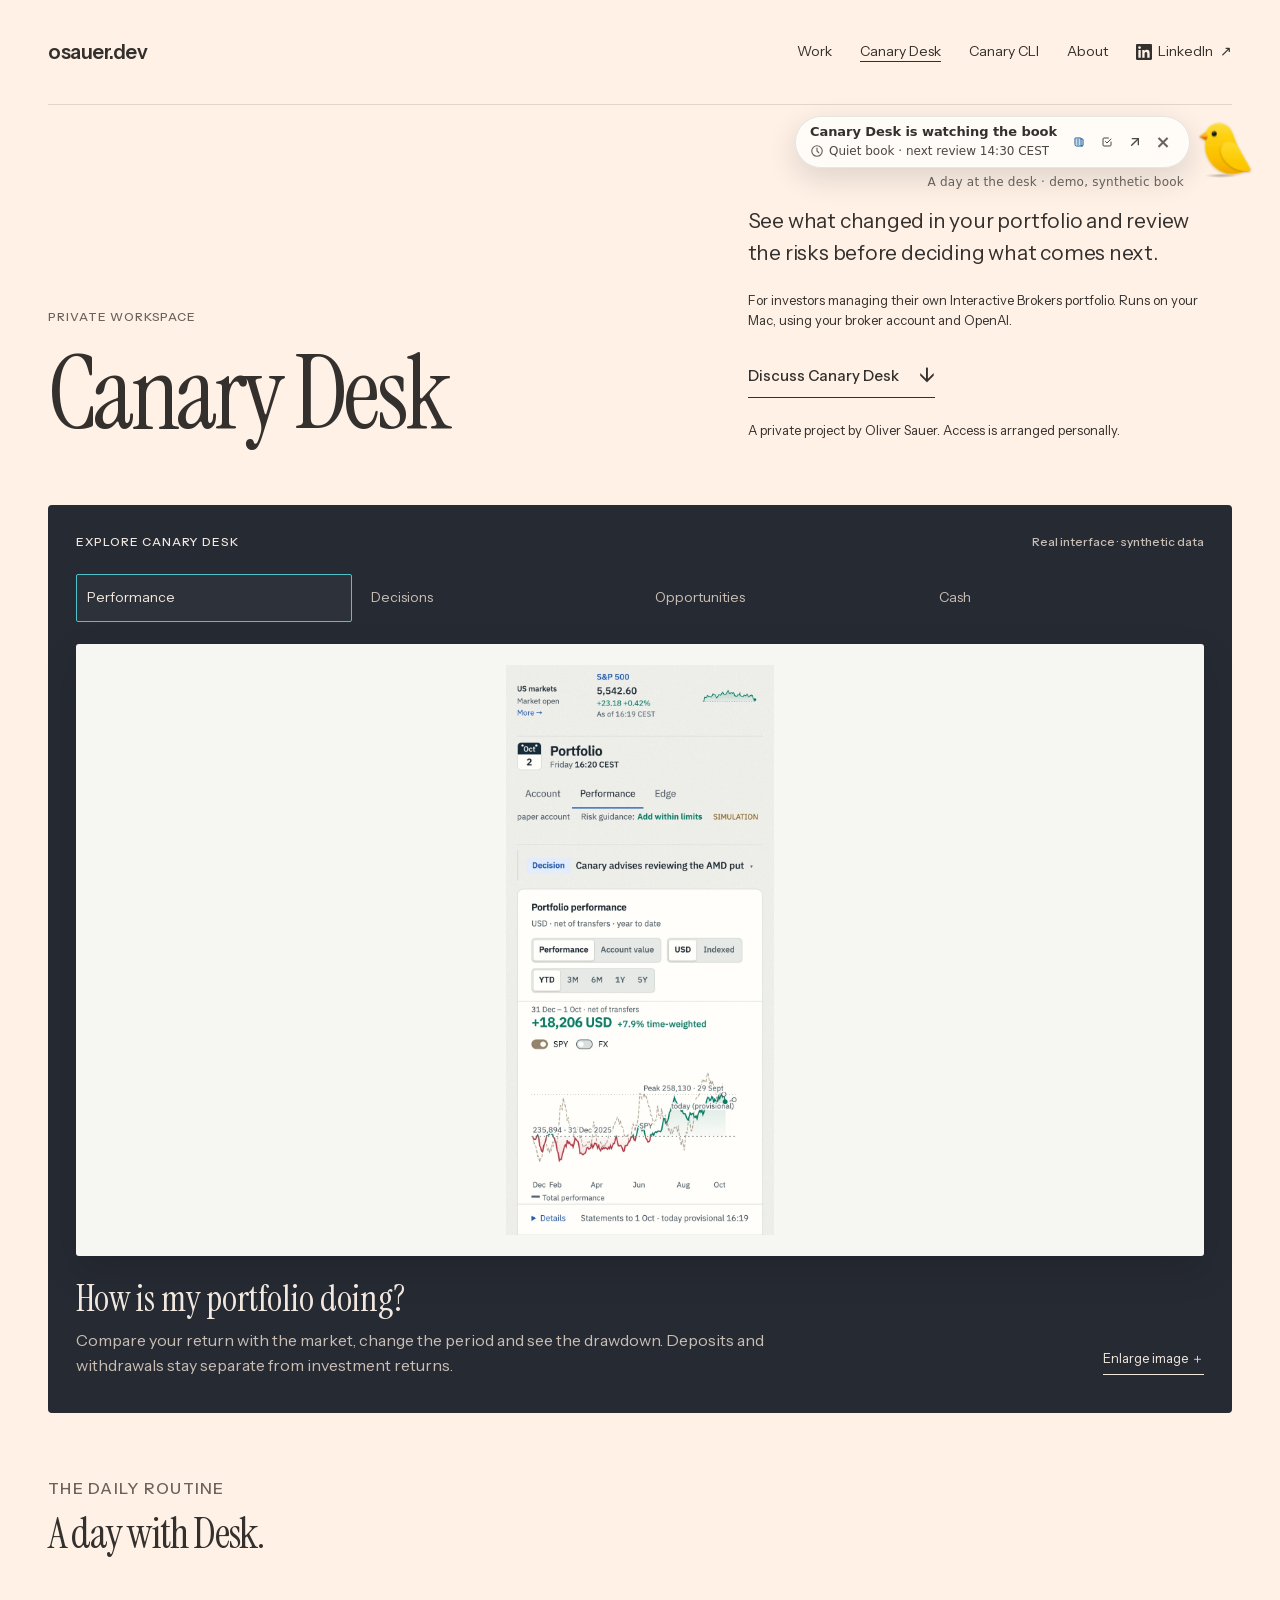
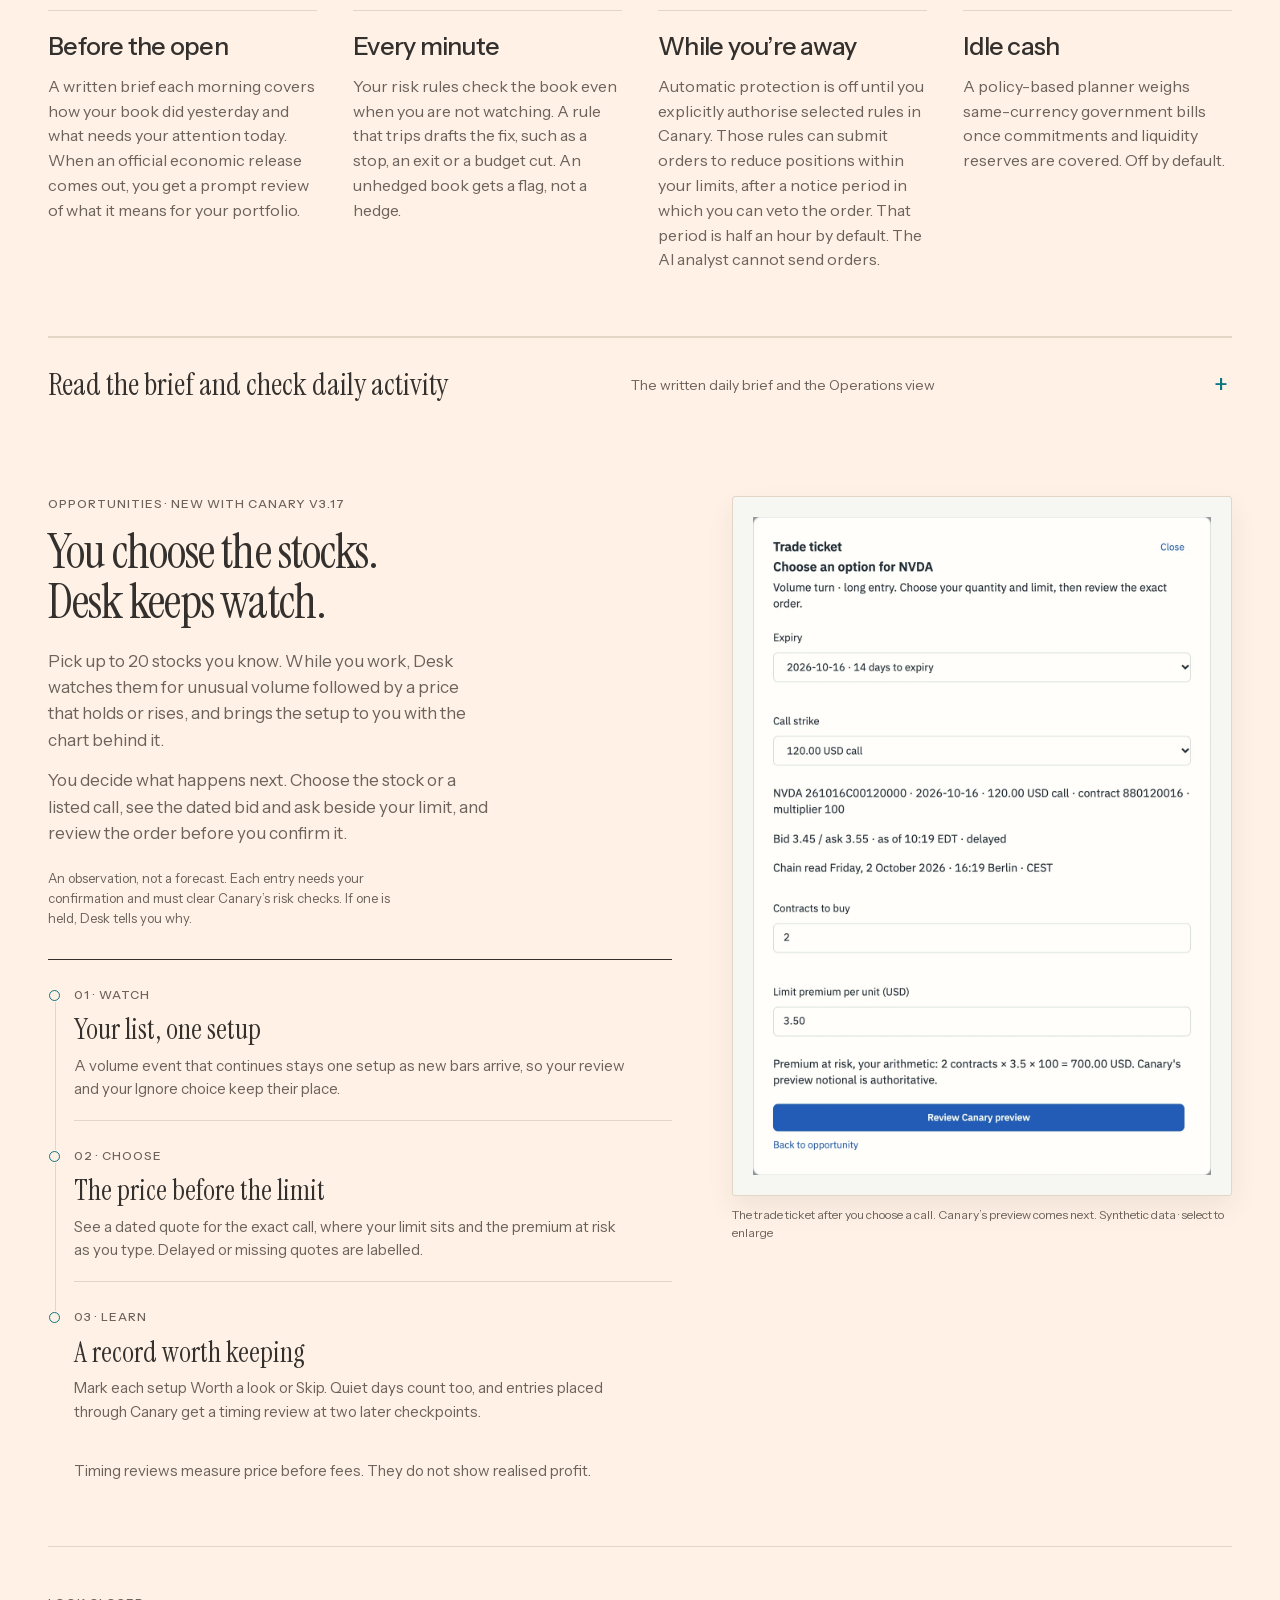
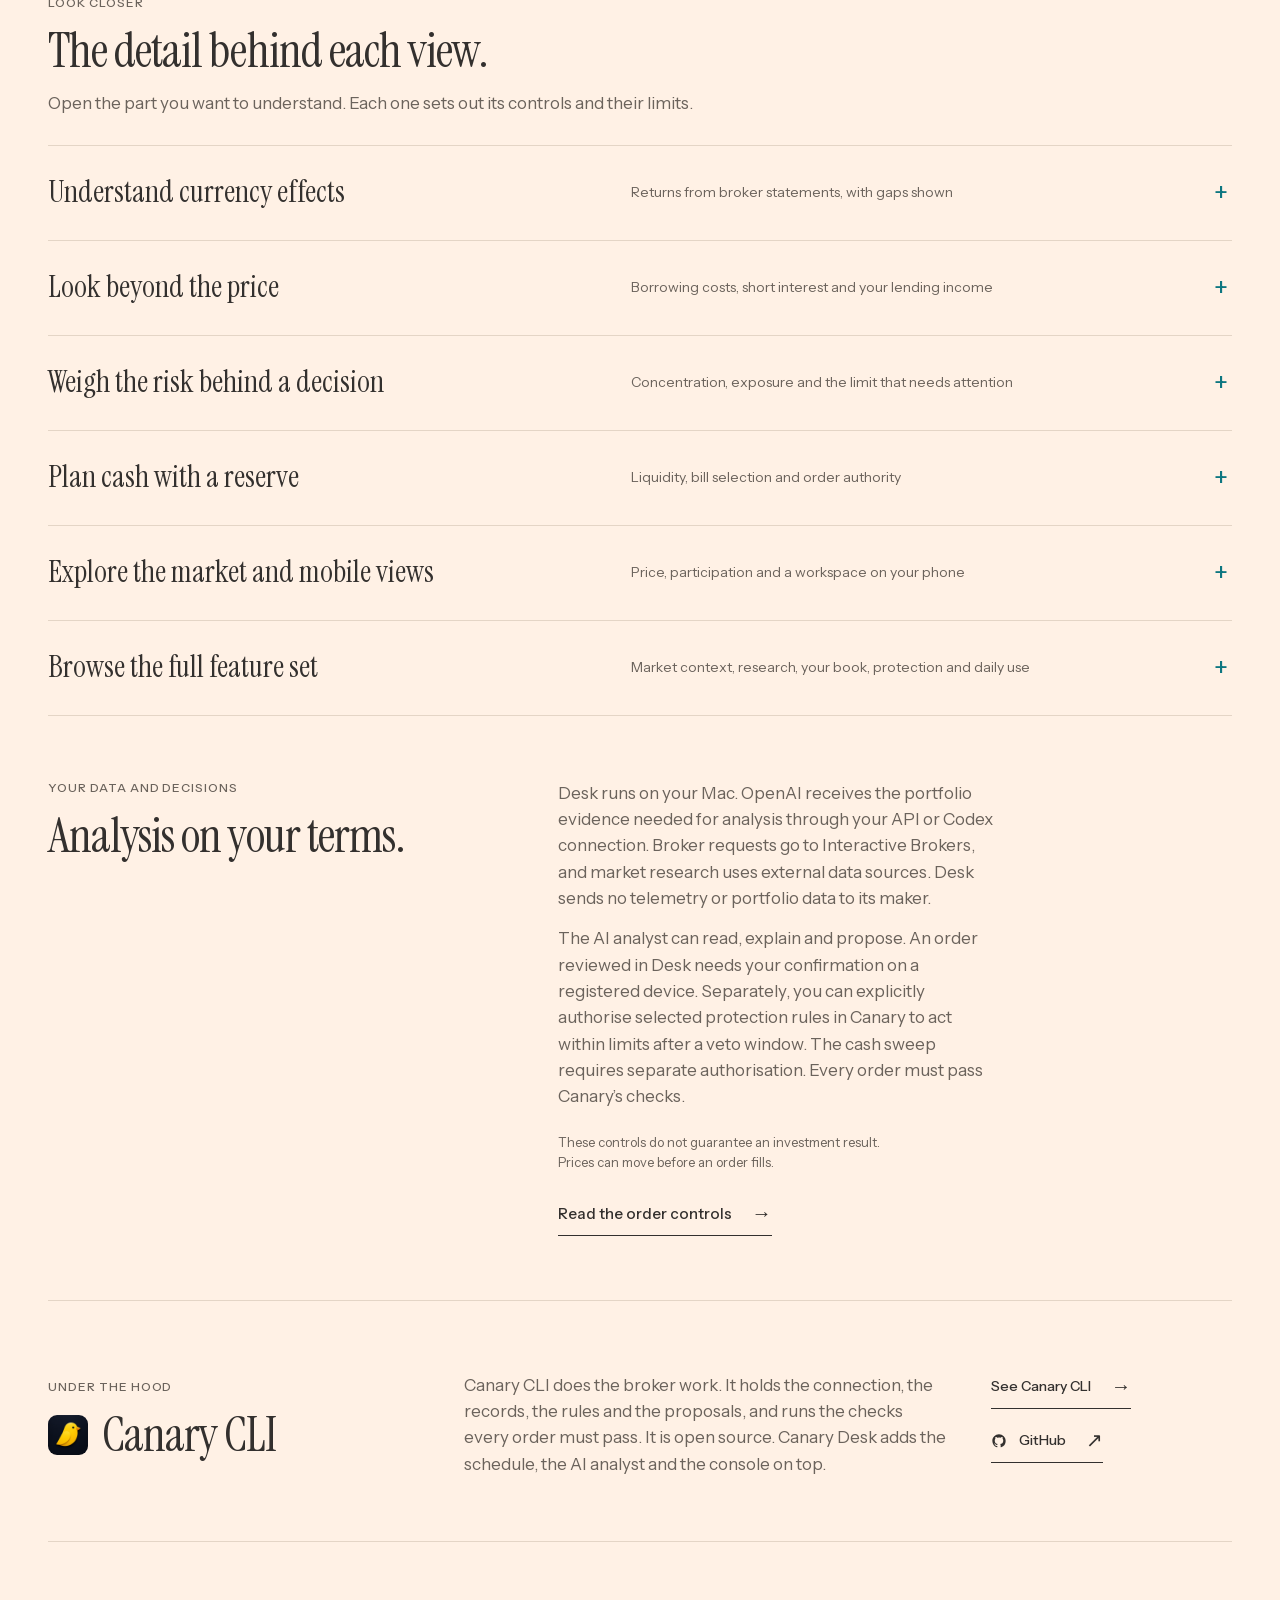
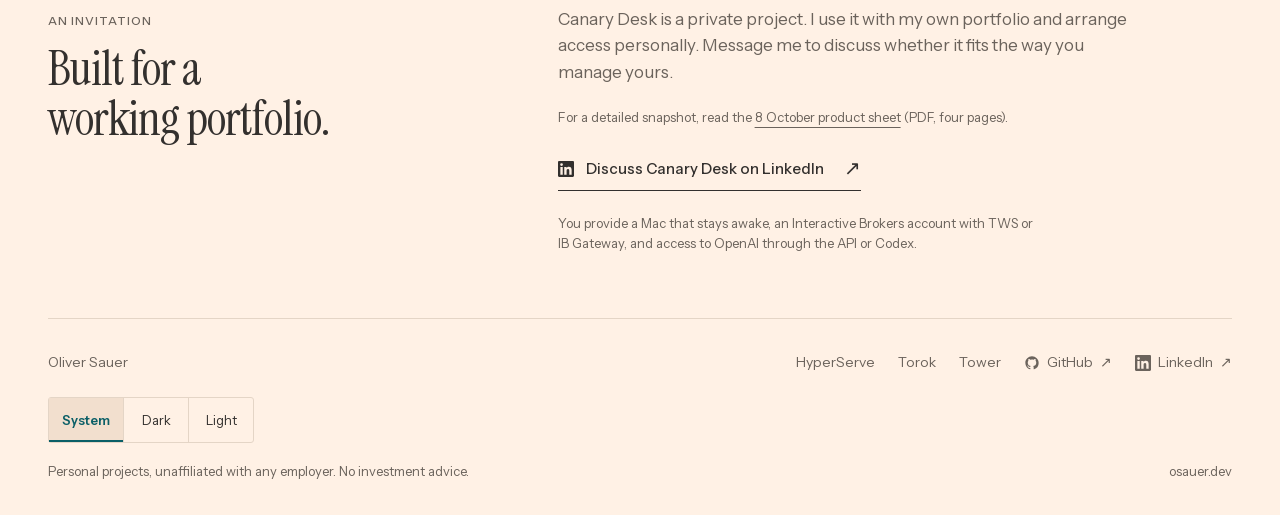
==== commit 06e4429e: "Lead Desk tour with Performance and keep screenshot viewing on page" ====
--- a/desk/index.html
+++ b/desk/index.html
@@ -15,7 +15,7 @@
   <script src="/assets/theme.js?v=20261008"></script>
   <link rel="stylesheet" href="../assets/site.css?v=20261008">
   <link rel="stylesheet" href="../assets/canary.css?v=20261008">
-  <link rel="stylesheet" href="../assets/desk-showcase.css?v=20261008">
+  <link rel="stylesheet" href="../assets/desk-showcase.css?v=20261008-r2">
   <meta property="og:type" content="website">
   <meta property="og:url" content="https://osauer.dev/desk/">
   <meta property="og:title" content="Canary Desk | Portfolio analysis and risk review">
@@ -45,34 +45,37 @@
         <p class="note">A private project by Oliver Sauer. Access is arranged personally.</p>
       </div>
     </section>
-    <section class="wrap desk-tour story-tour" data-desk-tour data-selected="fx" id="decisions-title" aria-label="Canary Desk screenshot tour">
-      <div class="tour-heading"><span>Three questions before you decide.</span><span>Real interface · synthetic data</span></div>
+    <section class="wrap desk-tour story-tour" data-desk-tour data-selected="performance" id="decisions-title" aria-label="Canary Desk screenshot tour">
+      <div class="tour-heading"><span>Explore Canary Desk</span><span>Real interface · synthetic data</span></div>
       <nav class="tour-choices" aria-label="Screenshot views">
-        <a data-tour-view="fx" href="../assets/desk-fx.webp?v=20261008" data-dark="../assets/desk-fx-dark.webp?v=20261008" data-mobile="../assets/phone-fx.webp?v=20261008" data-mobile-dark="../assets/phone-fx-dark.webp?v=20261008" data-title="What moved my return?" data-caption="See the week’s currency contribution, day by day. Reporting dates and missing days stay in view." data-alt="Canary Desk weekly FX contribution with daily bars, using synthetic data">01 · Understand returns</a>
-        <a data-tour-view="decisions" href="../assets/desk-decisions.webp?v=20261008" data-dark="../assets/desk-decisions-dark.webp?v=20261008" data-mobile="../assets/phone-decisions.webp?v=20261008" data-mobile-dark="../assets/phone-decisions-dark.webp?v=20261008" data-title="What needs my attention?" data-caption="Read each proposal with its reason. The analyst proposes; Canary checks the authority behind every order." data-alt="Canary Desk rule advice and protection proposals, using synthetic data">02 · Review a decision</a>
-        <a data-tour-view="opportunities" href="../assets/desk-opportunities.webp?v=20261008" data-dark="../assets/desk-opportunities-dark.webp?v=20261008" data-mobile="../assets/phone-opportunities.webp?v=20261008" data-mobile-dark="../assets/phone-opportunities-dark.webp?v=20261008" data-title="What deserves a closer look?" data-caption="New · Unusual volume, then a price that holds or rises, on one timeline. An observation to review, not a forecast. Any trade still needs your confirmation." data-alt="Synthetic NVDA chart in Opportunities, with a volume spike at 10:15 and a rising price at 10:20">03 · Observe a turn</a>
+        <a data-tour-view="performance" href="../assets/desk-performance.webp?v=20261008-r2" data-dark="../assets/desk-performance-dark.webp?v=20261008-r2" data-mobile="../assets/phone-performance.webp?v=20261008-r2" data-mobile-dark="../assets/phone-performance-dark.webp?v=20261008-r2" data-title="How is my portfolio doing?" data-caption="Compare your return with the market, change the period and see the drawdown. Deposits and withdrawals stay separate from investment returns." data-alt="Canary Desk Performance view with portfolio navigation, period controls, a positive synthetic return chart and its benchmark">Performance</a>
+        <a data-tour-view="decisions" href="../assets/desk-decisions.webp?v=20261008" data-dark="../assets/desk-decisions-dark.webp?v=20261008" data-mobile="../assets/phone-decisions.webp?v=20261008" data-mobile-dark="../assets/phone-decisions-dark.webp?v=20261008" data-title="What needs my attention?" data-caption="Read each proposal with its reason. The analyst proposes; Canary checks the authority behind every order." data-alt="Canary Desk rule advice and protection proposals, using synthetic data">Decisions</a>
+        <a data-tour-view="opportunities" href="../assets/desk-opportunities.webp?v=20261008" data-dark="../assets/desk-opportunities-dark.webp?v=20261008" data-mobile="../assets/phone-opportunities.webp?v=20261008" data-mobile-dark="../assets/phone-opportunities-dark.webp?v=20261008" data-title="What deserves a closer look?" data-caption="New · Unusual volume, then a price that holds or rises, on one timeline. An observation to review, not a forecast. Any trade still needs your confirmation." data-alt="Synthetic NVDA chart in Opportunities, with a volume spike at 10:15 and a rising price at 10:20">Opportunities</a>
+        <a data-tour-view="cash" href="../assets/desk-cash.webp?v=20261008" data-dark="../assets/desk-cash-dark.webp?v=20261008" data-mobile="../assets/phone-cash.webp?v=20261008" data-mobile-dark="../assets/phone-cash-dark.webp?v=20261008" data-title="What cash can I put to work?" data-caption="See the reserve, commitments and checks behind a same-currency bill plan. Missing settlement evidence holds this synthetic example; the sweep is off by default." data-alt="Canary Desk cash-sweep plan with reserve and settlement holds, using synthetic data">Cash</a>
       </nav>
       <div class="tour-screen" id="desk-tour-screen">
-        <picture><source data-theme-source data-media="(max-width: 760px)" media="(max-width: 760px) and (prefers-color-scheme: dark)" data-tour-mobile-dark srcset="../assets/phone-fx-dark.webp?v=20261008" width="316" height="573"><source data-tour-mobile media="(max-width: 760px)" srcset="../assets/phone-fx.webp?v=20261008" width="316" height="573"><source data-theme-source data-media="all" media="(prefers-color-scheme: dark)" srcset="../assets/desk-fx-dark.webp?v=20261008" data-tour-dark width="918" height="542"><img data-tour-image src="../assets/desk-fx.webp?v=20261008" alt="Canary Desk weekly FX contribution with daily bars, using synthetic data" fetchpriority="high" width="918" height="542"></picture>
-      </div>
-
+        <a data-tour-open data-responsive-image href="../assets/desk-performance.webp?v=20261008-r2" aria-label="Enlarge the Performance screenshot">
+          <picture><source data-theme-source data-media="(max-width: 760px)" media="(max-width: 760px) and (prefers-color-scheme: dark)" data-tour-mobile-dark width="390" height="832" srcset="../assets/phone-performance-dark.webp?v=20261008-r2"><source data-tour-mobile width="390" height="832" media="(max-width: 760px)" srcset="../assets/phone-performance.webp?v=20261008-r2"><source data-theme-source data-media="all" media="(prefers-color-scheme: dark)" srcset="../assets/desk-performance-dark.webp?v=20261008-r2" data-tour-dark width="1200" height="692"><img data-tour-image src="../assets/desk-performance.webp?v=20261008-r2" alt="Canary Desk Performance view with portfolio navigation, period controls, a positive synthetic return chart and its benchmark" fetchpriority="high" width="1200" height="692"></picture>
+        </a>
+      </div>
       <div class="tour-caption">
-        <div><h2 data-tour-title>What moved my return?</h2><p data-tour-caption>See the week’s currency contribution, day by day. Reporting dates and missing days stay in view.</p></div>
-        <a data-tour-full class="tour-full" href="../assets/desk-fx.webp?v=20261008" target="_blank" rel="noopener" aria-label="Open full-size FX contribution screenshot">Open full-size <span aria-hidden="true">↗</span></a>
+        <div><h2 data-tour-title>How is my portfolio doing?</h2><p data-tour-caption>Compare your return with the market, change the period and see the drawdown. Deposits and withdrawals stay separate from investment returns.</p></div>
+        <a data-tour-full class="tour-full" href="../assets/desk-performance.webp?v=20261008-r2" aria-label="Enlarge the Performance screenshot">Enlarge image <span aria-hidden="true">＋</span></a>
       </div>
       <p class="tour-status" data-tour-status role="status"></p>
     </section>
-    <section class="wrap section rhythm" aria-label="A day with Canary Desk">
-      <article><span class="number" aria-hidden="true">01</span><h2>Before the open</h2><p>A written brief each morning covers how your book did yesterday and what needs your attention today. When an official economic release comes out, you get a prompt review of what it means for your portfolio.</p></article>
-      <article><span class="number" aria-hidden="true">02</span><h2>Every minute</h2><p>Your risk rules check the book even when you are not watching. A rule that trips drafts the fix, such as a stop, an exit or a budget cut. An unhedged book gets a flag, not a hedge.</p></article>
-      <article><span class="number" aria-hidden="true">03</span><h2>While you’re away</h2><p>Automatic protection is off until you explicitly authorise selected rules in Canary. Those rules can submit orders to reduce positions within your limits, after a notice period in which you can veto the order. That period is half an hour by default. The AI analyst cannot send orders.</p></article>
-      <article><span class="number" aria-hidden="true">04</span><h2>Idle cash</h2><p>A policy-based planner weighs same-currency government bills once commitments and liquidity reserves are covered. Off by default.</p></article>
+    <section class="wrap section rhythm" aria-labelledby="day-title">
+      <header class="rhythm-heading"><p class="kicker">The daily routine</p><h2 id="day-title">A day with Desk.</h2></header>
+      <article><h3>Before the open</h3><p>A written brief each morning covers how your book did yesterday and what needs your attention today. When an official economic release comes out, you get a prompt review of what it means for your portfolio.</p></article>
+      <article><h3>Every minute</h3><p>Your risk rules check the book even when you are not watching. A rule that trips drafts the fix, such as a stop, an exit or a budget cut. An unhedged book gets a flag, not a hedge.</p></article>
+      <article><h3>While you’re away</h3><p>Automatic protection is off until you explicitly authorise selected rules in Canary. Those rules can submit orders to reduce positions within your limits, after a notice period in which you can veto the order. That period is half an hour by default. The AI analyst cannot send orders.</p></article>
+      <article><h3>Idle cash</h3><p>A policy-based planner weighs same-currency government bills once commitments and liquidity reserves are covered. Off by default.</p></article>
     </section>
     <details class="wrap deep-dive">
       <summary><span>Read the brief and check daily activity</span><small>The written daily brief and the Operations view</small></summary>
       <section class="section split" aria-labelledby="daily-proof-title">
         <div><p class="kicker">Daily use</p><h2 id="daily-proof-title">Read the brief.<br>Check what ran.</h2><p>The daily brief puts market context beside the portfolio. Operations shows completed work, upcoming reviews and items needing attention.</p></div>
-        <div><figure class="fx-capture"><a href="../assets/desk-brief.webp?v=20261008" data-responsive-image target="_blank" rel="noopener" aria-label="Open full-size daily brief screenshot"><picture><source data-theme-source data-media="(max-width: 760px)" media="(max-width: 760px) and (prefers-color-scheme: dark)" srcset="../assets/phone-brief-dark.webp?v=20261008" width="326" height="361"><source media="(max-width: 760px)" srcset="../assets/phone-brief.webp?v=20261008" width="326" height="361"><source data-theme-source data-media="all" media="(prefers-color-scheme: dark)" srcset="../assets/desk-brief-dark.webp?v=20261008" width="445" height="315"><img src="../assets/desk-brief.webp?v=20261008" alt="Daily brief in the current Desk interface, using synthetic demonstration data" loading="lazy" width="445" height="315"></picture></a><figcaption>The written brief, with its date and portfolio context. Synthetic data · open to enlarge ↗</figcaption></figure><figure class="fx-capture"><a href="../assets/desk-operations.webp?v=20261008" data-responsive-image target="_blank" rel="noopener" aria-label="Open full-size operations screenshot"><picture><source data-theme-source data-media="(max-width: 760px)" media="(max-width: 760px) and (prefers-color-scheme: dark)" srcset="../assets/phone-operations-dark.webp?v=20261008" width="358" height="1303"><source media="(max-width: 760px)" srcset="../assets/phone-operations.webp?v=20261008" width="358" height="1303"><source data-theme-source data-media="all" media="(prefers-color-scheme: dark)" srcset="../assets/desk-operations-dark.webp?v=20261008" width="1136" height="1113"><img src="../assets/desk-operations.webp?v=20261008" alt="Operations in the current Desk interface, using synthetic demonstration data" loading="lazy" width="1136" height="1113"></picture></a><figcaption>Daily activity and upcoming reviews. Synthetic data · open to enlarge ↗</figcaption></figure></div>
+        <div><figure class="fx-capture"><a href="../assets/desk-brief.webp?v=20261008" data-responsive-image target="_blank" rel="noopener" aria-label="Enlarge daily brief screenshot"><picture><source data-theme-source data-media="(max-width: 760px)" media="(max-width: 760px) and (prefers-color-scheme: dark)" srcset="../assets/phone-brief-dark.webp?v=20261008" width="326" height="361"><source media="(max-width: 760px)" srcset="../assets/phone-brief.webp?v=20261008" width="326" height="361"><source data-theme-source data-media="all" media="(prefers-color-scheme: dark)" srcset="../assets/desk-brief-dark.webp?v=20261008" width="445" height="315"><img src="../assets/desk-brief.webp?v=20261008" alt="Daily brief in the current Desk interface, using synthetic demonstration data" loading="lazy" width="445" height="315"></picture></a><figcaption>The written brief, with its date and portfolio context. Synthetic data · select to enlarge</figcaption></figure><figure class="fx-capture"><a href="../assets/desk-operations.webp?v=20261008" data-responsive-image target="_blank" rel="noopener" aria-label="Enlarge operations screenshot"><picture><source data-theme-source data-media="(max-width: 760px)" media="(max-width: 760px) and (prefers-color-scheme: dark)" srcset="../assets/phone-operations-dark.webp?v=20261008" width="358" height="1303"><source media="(max-width: 760px)" srcset="../assets/phone-operations.webp?v=20261008" width="358" height="1303"><source data-theme-source data-media="all" media="(prefers-color-scheme: dark)" srcset="../assets/desk-operations-dark.webp?v=20261008" width="1136" height="1113"><img src="../assets/desk-operations.webp?v=20261008" alt="Operations in the current Desk interface, using synthetic demonstration data" loading="lazy" width="1136" height="1113"></picture></a><figcaption>Daily activity and upcoming reviews. Synthetic data · select to enlarge</figcaption></figure></div>
       </section>
     </details>
     <section class="wrap section split opportunity-spotlight" id="opportunities" aria-labelledby="opportunities-title">
@@ -92,8 +95,8 @@
         </div>
       </div>
       <figure class="fx-capture">
-        <a href="../assets/desk-opportunity-call.webp?v=20261008" data-responsive-image target="_blank" rel="noopener" aria-label="Open full-size trade ticket for a chosen call"><picture><source data-theme-source data-media="(max-width: 760px)" media="(max-width: 760px) and (prefers-color-scheme: dark)" srcset="../assets/phone-opportunity-call-dark.webp?v=20261008" width="358" height="880"><source media="(max-width: 760px)" srcset="../assets/phone-opportunity-call.webp?v=20261008" width="358" height="880"><source data-theme-source data-media="all" media="(prefers-color-scheme: dark)" srcset="../assets/desk-opportunity-call-dark.webp?v=20261008" width="570" height="819"><img src="../assets/desk-opportunity-call.webp?v=20261008" alt="Desk trade ticket for a synthetic NVDA call, showing a dated, delayed bid and ask, two contracts at a 3.50 limit and the premium at risk before Canary’s preview" loading="lazy" width="570" height="819"></picture></a>
-        <figcaption>The trade ticket after you choose a call. Canary’s preview comes next. Synthetic data · open to enlarge ↗</figcaption>
+        <a href="../assets/desk-opportunity-call.webp?v=20261008" data-responsive-image target="_blank" rel="noopener" aria-label="Enlarge trade ticket for a chosen call"><picture><source data-theme-source data-media="(max-width: 760px)" media="(max-width: 760px) and (prefers-color-scheme: dark)" srcset="../assets/phone-opportunity-call-dark.webp?v=20261008" width="358" height="880"><source media="(max-width: 760px)" srcset="../assets/phone-opportunity-call.webp?v=20261008" width="358" height="880"><source data-theme-source data-media="all" media="(prefers-color-scheme: dark)" srcset="../assets/desk-opportunity-call-dark.webp?v=20261008" width="570" height="819"><img src="../assets/desk-opportunity-call.webp?v=20261008" alt="Desk trade ticket for a synthetic NVDA call, showing a dated, delayed bid and ask, two contracts at a 3.50 limit and the premium at risk before Canary’s preview" loading="lazy" width="570" height="819"></picture></a>
+        <figcaption>The trade ticket after you choose a call. Canary’s preview comes next. Synthetic data · select to enlarge</figcaption>
       </figure>
     </section>
     <div class="wrap detail-intro"><p class="kicker">Look closer</p><h2>The detail behind each view.</h2><p>Open the part you want to understand. Each one sets out its controls and their limits.</p></div>
@@ -107,10 +110,10 @@
       </div>
       <div class="fx-explanation">
         <figure class="fx-capture">
-          <a href="../assets/desk-fx-detail.webp?v=20261008" data-responsive-image target="_blank" rel="noopener" aria-label="Open full-size FX contribution detail">
+          <a href="../assets/desk-fx-detail.webp?v=20261008" data-responsive-image target="_blank" rel="noopener" aria-label="Enlarge FX contribution detail">
             <picture><source data-theme-source data-media="(max-width: 760px)" media="(max-width: 760px) and (prefers-color-scheme: dark)" srcset="../assets/phone-fx-detail-dark.webp?v=20261008" width="316" height="573"><source media="(max-width: 760px)" srcset="../assets/phone-fx-detail.webp?v=20261008" width="316" height="573"><source data-theme-source data-media="all" media="(prefers-color-scheme: dark)" srcset="../assets/desk-fx-detail-dark.webp?v=20261008" width="918" height="542"><img src="../assets/desk-fx-detail.webp?v=20261008" alt="Desk FX contribution detail with the weekly currency effect and daily bars, using synthetic data" loading="lazy" width="918" height="542"></picture>
           </a>
-          <figcaption>The period total and its daily contributions. Synthetic data · open to enlarge ↗</figcaption>
+          <figcaption>The period total and its daily contributions. Synthetic data · select to enlarge</figcaption>
         </figure>
         <div class="fx-bridge" aria-label="FX contribution plus other profit and loss equals portfolio value change after external cash flows">
           <span><b>FX contribution</b>Currency effect</span><span class="operator" aria-hidden="true">+</span><span><b>Other P&amp;L</b>Prices, income and fees</span><span class="operator" aria-hidden="true">=</span><span><b>Portfolio change</b>After external cash flows</span>
@@ -119,10 +122,10 @@
         <a class="text-link" href="../canary/docs/start/reporting.html#fx-contribution">How FX is measured<span class="arrow" aria-hidden="true">→</span></a>
         <p class="account-value-note">Account value marks deposits and withdrawals on the balance, so moving money never reads as making money.</p>
         <figure class="fx-capture">
-          <a href="../assets/desk-account-value.webp?v=20261008" data-responsive-image target="_blank" rel="noopener" aria-label="Open full-size Account value screenshot">
+          <a href="../assets/desk-account-value.webp?v=20261008" data-responsive-image target="_blank" rel="noopener" aria-label="Enlarge Account value screenshot">
             <picture><source data-theme-source data-media="(max-width: 760px)" media="(max-width: 760px) and (prefers-color-scheme: dark)" srcset="../assets/phone-account-value-dark.webp?v=20261008" width="358" height="543"><source media="(max-width: 760px)" srcset="../assets/phone-account-value.webp?v=20261008" width="358" height="543"><source data-theme-source data-media="all" media="(prefers-color-scheme: dark)" srcset="../assets/desk-account-value-dark.webp?v=20261008" width="960" height="471"><img src="../assets/desk-account-value.webp?v=20261008" alt="Desk Account value for the year to date, including transfers, with a withdrawal marked on the line, using synthetic data" loading="lazy" width="960" height="471"></picture>
           </a>
-          <figcaption>The balance year to date, with a withdrawal marked. Synthetic data · open to enlarge ↗</figcaption>
+          <figcaption>The balance year to date, with a withdrawal marked. Synthetic data · select to enlarge</figcaption>
         </figure>
       </div>
     </section>
@@ -146,8 +149,8 @@
           <a class="text-link" href="../canary/docs/understand/edge.html#stock-lending-income">How lending is reported<span class="arrow" aria-hidden="true">→</span></a>
         </div>
         <figure class="feature-capture">
-          <a href="../assets/desk-research-borrow.webp?v=20261008" target="_blank" rel="noopener" aria-label="Open full-size borrowing-cost comparison" data-responsive-image><picture><source data-theme-source data-media="all" media="(prefers-color-scheme: dark)" srcset="../assets/desk-research-borrow-dark.webp?v=20261008" width="1134" height="590"><img src="../assets/desk-research-borrow.webp?v=20261008" alt="Desk borrowing-cost comparison for synthetic holdings and watchlist names, each rate dated and none persistently high" loading="lazy" width="1134" height="590"></picture></a>
-          <figcaption><span>Dated borrowing costs for your holdings and watchlist. Here, none is persistently high.</span><span>Synthetic data · open to enlarge ↗</span></figcaption>
+          <a href="../assets/desk-research-borrow.webp?v=20261008" target="_blank" rel="noopener" aria-label="Enlarge borrowing-cost comparison" data-responsive-image><picture><source data-theme-source data-media="all" media="(prefers-color-scheme: dark)" srcset="../assets/desk-research-borrow-dark.webp?v=20261008" width="1134" height="590"><img src="../assets/desk-research-borrow.webp?v=20261008" alt="Desk borrowing-cost comparison for synthetic holdings and watchlist names, each rate dated and none persistently high" loading="lazy" width="1134" height="590"></picture></a>
+          <figcaption><span>Dated borrowing costs for your holdings and watchlist. Here, none is persistently high.</span><span>Synthetic data · select to enlarge</span></figcaption>
         </figure>
       </section>
     </details>
@@ -157,7 +160,7 @@
         <div><p class="kicker">Risk evidence</p><h2 id="risk-proof-title">The limit behind<br>the warning.</h2>
           <p>See the exposure beside the rule it trips. The source and any missing data stay visible, so you can check what a warning rests on.</p>
           <p class="note">Your own limits govern the checks. The screenshot is a synthetic example, not a recommendation.</p></div>
-        <figure class="fx-capture"><a href="../assets/desk-risk.webp?v=20261008" data-responsive-image target="_blank" rel="noopener" aria-label="Open full-size risk assessment"><picture><source data-theme-source data-media="(max-width: 760px)" media="(max-width: 760px) and (prefers-color-scheme: dark)" srcset="../assets/phone-risk-dark.webp?v=20261008" width="358" height="1170"><source media="(max-width: 760px)" srcset="../assets/phone-risk.webp?v=20261008" width="358" height="1170"><source data-theme-source data-media="all" media="(prefers-color-scheme: dark)" srcset="../assets/desk-risk-dark.webp?v=20261008" width="1136" height="547"><img src="../assets/desk-risk.webp?v=20261008" alt="Synthetic risk assessment showing breached concentration and expiry limits, each with its evidence" loading="lazy" width="1136" height="547"></picture></a><figcaption>Exposure, its cause and the applicable limits. Synthetic data · open to enlarge ↗</figcaption></figure>
+        <figure class="fx-capture"><a href="../assets/desk-risk.webp?v=20261008" data-responsive-image target="_blank" rel="noopener" aria-label="Enlarge risk assessment"><picture><source data-theme-source data-media="(max-width: 760px)" media="(max-width: 760px) and (prefers-color-scheme: dark)" srcset="../assets/phone-risk-dark.webp?v=20261008" width="358" height="1170"><source media="(max-width: 760px)" srcset="../assets/phone-risk.webp?v=20261008" width="358" height="1170"><source data-theme-source data-media="all" media="(prefers-color-scheme: dark)" srcset="../assets/desk-risk-dark.webp?v=20261008" width="1136" height="547"><img src="../assets/desk-risk.webp?v=20261008" alt="Synthetic risk assessment showing breached concentration and expiry limits, each with its evidence" loading="lazy" width="1136" height="547"></picture></a><figcaption>Exposure, its cause and the applicable limits. Synthetic data · select to enlarge</figcaption></figure>
       </section>
     </details>
     <details class="wrap deep-dive ">
@@ -180,8 +183,8 @@
         <p class="cash-story-note">Each proposal keeps its reason and decision history, and missing evidence holds the sweep.</p>
       </div>
       <figure class="feature-capture">
-        <a href="../assets/desk-cash.webp?v=20261008" target="_blank" rel="noopener" aria-label="Open full-size cash sweep plan" data-responsive-image><picture><source data-theme-source data-media="(max-width: 760px)" media="(max-width: 760px) and (prefers-color-scheme: dark)" srcset="../assets/phone-cash-dark.webp?v=20261008" width="324" height="173"><source media="(max-width: 760px)" srcset="../assets/phone-cash.webp?v=20261008" width="324" height="173"><source data-theme-source data-media="all" media="(prefers-color-scheme: dark)" srcset="../assets/desk-cash-dark.webp?v=20261008" width="1136" height="598"><img src="../assets/desk-cash.webp?v=20261008" alt="Synthetic cash-sweep plan with its reserve and settlement holds visible" loading="lazy" width="1136" height="598"></picture></a>
-        <figcaption><span>The cash plan with its holds in view. On a phone, the reason it is held.</span><span>Simulation · synthetic data · open to enlarge ↗</span></figcaption>
+        <a href="../assets/desk-cash.webp?v=20261008" target="_blank" rel="noopener" aria-label="Enlarge cash sweep plan" data-responsive-image><picture><source data-theme-source data-media="(max-width: 760px)" media="(max-width: 760px) and (prefers-color-scheme: dark)" srcset="../assets/phone-cash-dark.webp?v=20261008" width="324" height="173"><source media="(max-width: 760px)" srcset="../assets/phone-cash.webp?v=20261008" width="324" height="173"><source data-theme-source data-media="all" media="(prefers-color-scheme: dark)" srcset="../assets/desk-cash-dark.webp?v=20261008" width="1136" height="598"><img src="../assets/desk-cash.webp?v=20261008" alt="Synthetic cash-sweep plan with its reserve and settlement holds visible" loading="lazy" width="1136" height="598"></picture></a>
+        <figcaption><span>The cash plan with its holds in view. On a phone, the reason it is held.</span><span>Simulation · synthetic data · select to enlarge</span></figcaption>
       </figure>
     </section>
     </details>
@@ -195,17 +198,17 @@
       <div class="market-pocket-stage">
         <div class="market-studies">
           <figure>
-            <a href="../assets/desk-market-price.webp?v=20261008" data-responsive-image target="_blank" rel="noopener" aria-label="Open full-size market price chart"><picture><source data-theme-source data-media="(max-width: 760px)" media="(max-width: 760px) and (prefers-color-scheme: dark)" srcset="../assets/phone-market-price-dark.webp?v=20261008" width="358" height="417"><source media="(max-width: 760px)" srcset="../assets/phone-market-price.webp?v=20261008" width="358" height="417"><source data-theme-source data-media="all" media="(prefers-color-scheme: dark)" srcset="../assets/desk-market-price-dark.webp?v=20261008" width="1136" height="319"><img src="../assets/desk-market-price.webp?v=20261008" alt="Market leaders compared with SPY and QQQ in Desk, using synthetic data" loading="lazy" width="1136" height="319"></picture></a>
-            <figcaption><span>Who is carrying the market?</span><span>Synthetic data · open to enlarge ↗</span></figcaption>
+            <a href="../assets/desk-market-price.webp?v=20261008" data-responsive-image target="_blank" rel="noopener" aria-label="Enlarge market price chart"><picture><source data-theme-source data-media="(max-width: 760px)" media="(max-width: 760px) and (prefers-color-scheme: dark)" srcset="../assets/phone-market-price-dark.webp?v=20261008" width="358" height="417"><source media="(max-width: 760px)" srcset="../assets/phone-market-price.webp?v=20261008" width="358" height="417"><source data-theme-source data-media="all" media="(prefers-color-scheme: dark)" srcset="../assets/desk-market-price-dark.webp?v=20261008" width="1136" height="319"><img src="../assets/desk-market-price.webp?v=20261008" alt="Market leaders compared with SPY and QQQ in Desk, using synthetic data" loading="lazy" width="1136" height="319"></picture></a>
+            <figcaption><span>Who is carrying the market?</span><span>Synthetic data · select to enlarge</span></figcaption>
           </figure>
           <figure>
-            <a href="../assets/desk-market-breadth.webp?v=20261008" data-responsive-image target="_blank" rel="noopener" aria-label="Open full-size market participation chart"><picture><source data-theme-source data-media="(max-width: 760px)" media="(max-width: 760px) and (prefers-color-scheme: dark)" srcset="../assets/phone-market-breadth-dark.webp?v=20261008" width="358" height="491"><source media="(max-width: 760px)" srcset="../assets/phone-market-breadth.webp?v=20261008" width="358" height="491"><source data-theme-source data-media="all" media="(prefers-color-scheme: dark)" srcset="../assets/desk-market-breadth-dark.webp?v=20261008" width="1136" height="376"><img src="../assets/desk-market-breadth.webp?v=20261008" alt="Market participation chart comparing leaders and the S&amp;P 500, with a marked history gap, using synthetic data" loading="lazy" width="1136" height="376"></picture></a>
-            <figcaption><span>How widely is strength shared?</span><span>Synthetic data · open to enlarge ↗</span></figcaption>
+            <a href="../assets/desk-market-breadth.webp?v=20261008" data-responsive-image target="_blank" rel="noopener" aria-label="Enlarge market participation chart"><picture><source data-theme-source data-media="(max-width: 760px)" media="(max-width: 760px) and (prefers-color-scheme: dark)" srcset="../assets/phone-market-breadth-dark.webp?v=20261008" width="358" height="491"><source media="(max-width: 760px)" srcset="../assets/phone-market-breadth.webp?v=20261008" width="358" height="491"><source data-theme-source data-media="all" media="(prefers-color-scheme: dark)" srcset="../assets/desk-market-breadth-dark.webp?v=20261008" width="1136" height="376"><img src="../assets/desk-market-breadth.webp?v=20261008" alt="Market participation chart comparing leaders and the S&amp;P 500, with a marked history gap, using synthetic data" loading="lazy" width="1136" height="376"></picture></a>
+            <figcaption><span>How widely is strength shared?</span><span>Synthetic data · select to enlarge</span></figcaption>
           </figure>
         </div>
         <figure class="pocket-shot">
-          <a href="../assets/phone-overview.webp?v=20261008" target="_blank" rel="noopener" aria-label="Open full-size Desk phone view" data-responsive-image><picture><source data-theme-source data-media="all" media="(prefers-color-scheme: dark)" srcset="../assets/phone-overview-dark.webp?v=20261008" width="390" height="1080"><img src="../assets/phone-overview.webp?v=20261008" alt="Canary Desk in a phone browser, using synthetic data" loading="lazy" width="390" height="1080"></picture></a>
-          <figcaption>Desk in your phone browser.<br>Synthetic data · open to enlarge ↗</figcaption>
+          <a href="../assets/phone-overview.webp?v=20261008" target="_blank" rel="noopener" aria-label="Enlarge Desk phone view" data-responsive-image><picture><source data-theme-source data-media="all" media="(prefers-color-scheme: dark)" srcset="../assets/phone-overview-dark.webp?v=20261008" width="390" height="1080"><img src="../assets/phone-overview.webp?v=20261008" alt="Canary Desk in a phone browser, using synthetic data" loading="lazy" width="390" height="1080"></picture></a>
+          <figcaption>Desk in your phone browser.<br>Synthetic data · select to enlarge</figcaption>
         </figure>
       </div>
     </section>
@@ -263,6 +266,6 @@
     <div class="footer-bottom"><p>Personal projects, unaffiliated with any employer. No investment advice.</p><span>osauer.dev</span></div>
   </footer>
   <script type="module" src="../assets/canary.js?v=20261002-ticker"></script>
-  <script type="module" src="../assets/desk-showcase.js?v=20261008"></script>
+  <script type="module" src="../assets/desk-showcase.js?v=20261008-r2"></script>
 </body>
 </html>
--- a/assets/desk-showcase.css
+++ b/assets/desk-showcase.css
@@ -54,8 +54,6 @@
  .tour-heading span:last-child{max-width:15ch;text-align:right}
  .tour-screen picture{padding:8px}
  .tour-screen img{height:640px;aspect-ratio:auto;object-fit:contain}
- .desk-tour[data-selected=cash] .tour-screen picture{width:max-content;min-width:100%}
- .desk-tour[data-selected=cash] .tour-screen img{width:960px;max-width:none;height:640px}
  .tour-caption{grid-template-columns:1fr;margin:20px 0;gap:12px}
  .tour-caption h2{font-size:27px}
  .tour-full{justify-self:start}
@@ -97,14 +95,12 @@
  .story-tour .tour-heading>span:first-child{max-width:20ch}
  .story-tour .tour-choices a{font-size:12px;line-height:1.35;padding:10px 7px;min-height:54px}
  .story-tour .tour-screen img{height:330px}
- .story-tour[data-selected=cash] .tour-screen img{height:330px;width:660px}
  .story-tour .tour-caption{gap:14px}
  .story-tour .tour-caption h2{font-size:34px;margin-bottom:12px}
  .story-tour .tour-caption p{font-size:16px}
 }
 
 .tour-scroll-hint{display:none}
-@media(max-width:760px){.story-tour[data-selected=cash] .tour-scroll-hint{display:block;font-size:12px;color:#C9BEB3;margin-top:-10px}}
 
 /* October captures: native task views, not a scaled-down whole desktop. */
 .story-tour{grid-template-columns:1fr;gap:22px;padding:28px}
@@ -134,3 +130,32 @@
 }
 .opportunity-spotlight .cash-story{margin-top:30px}
 @media(min-width:761px){.opportunity-spotlight{grid-template-columns:1.25fr 1fr}.opportunity-spotlight .fx-capture{margin:0}}
+
+/* Product views and the daily routine are separate reading structures. */
+.story-tour .tour-choices{grid-template-columns:repeat(4,minmax(0,1fr))}
+.tour-screen a{display:block;text-decoration:none;cursor:zoom-in}
+.tour-screen a:focus-visible{outline:2px solid var(--moss);outline-offset:-4px}
+.rhythm article h3{font:500 25px/1.25 var(--sans);letter-spacing:-.03em;margin-bottom:12px}
+.rhythm-heading{grid-column:1/-1;margin-bottom:4px}
+.rhythm-heading h2{font:42px/1.1 var(--serif);margin-top:12px}
+@media(max-width:760px){.story-tour .tour-choices{grid-template-columns:repeat(2,minmax(0,1fr))}.rhythm article{display:block}.rhythm article h3{font-size:23px;margin-bottom:10px}.rhythm-heading h2{font-size:34px}}
+
+/* A closeable, scrollable image view retains the visitor's page context. */
+.image-viewer{padding:0;border:1px solid var(--line);border-radius:6px;background:var(--paper);color:var(--ink);width:calc(100vw - 48px);max-width:1600px;height:calc(100dvh - 48px);max-height:calc(100dvh - 48px);overflow:hidden}
+.image-viewer[open]{display:flex;flex-direction:column}
+.image-viewer::backdrop{background:#000b}
+.viewer-toolbar{display:flex;gap:12px;align-items:center;justify-content:space-between;padding:12px 18px;border-bottom:1px solid var(--line);flex:none}
+.viewer-toolbar h2{font:20px/1.2 var(--serif);margin:0}
+.viewer-actions{display:flex;gap:8px}
+.image-viewer button{font:14px/1.2 var(--sans);color:var(--ink);background:var(--paper);border:1px solid var(--line);border-radius:3px;min-height:44px;padding:10px 14px;cursor:pointer}
+.image-viewer button:hover{border-color:var(--moss);color:var(--moss-deep)}
+.image-viewer button:focus-visible{outline:2px solid var(--moss);outline-offset:3px}
+.image-viewer button:disabled{color:var(--muted);cursor:default}
+.viewer-canvas{flex:1;min-height:0;overflow:auto;display:grid;grid-template-rows:minmax(0,1fr);grid-template-columns:minmax(0,1fr);place-items:safe center;padding:18px;background:var(--capture-paper)}
+.viewer-canvas img{display:block;width:var(--viewer-width);height:auto;max-width:100%;max-height:100%;object-fit:contain;margin:auto}
+.viewer-canvas img[hidden]{display:none}
+.image-viewer.is-zoomed .viewer-canvas{display:block}
+.image-viewer.is-zoomed .viewer-canvas img{width:var(--viewer-pixels);max-width:none;max-height:none}
+.viewer-caption{flex:none;margin:0;padding:10px 18px;font-size:13px;line-height:1.4;color:var(--muted);border-top:1px solid var(--line)}
+.viewer-message{text-align:center;padding:24px;font-size:16px}
+@media(max-width:760px){.image-viewer{width:calc(100vw - 16px);height:calc(100dvh - 16px);max-height:calc(100dvh - 16px)}.viewer-toolbar{padding:8px;gap:6px}.viewer-toolbar h2{font-size:18px}.image-viewer button{padding:10px}.viewer-canvas{padding:8px}.viewer-caption{padding:8px 12px;max-height:22dvh;overflow:auto}}
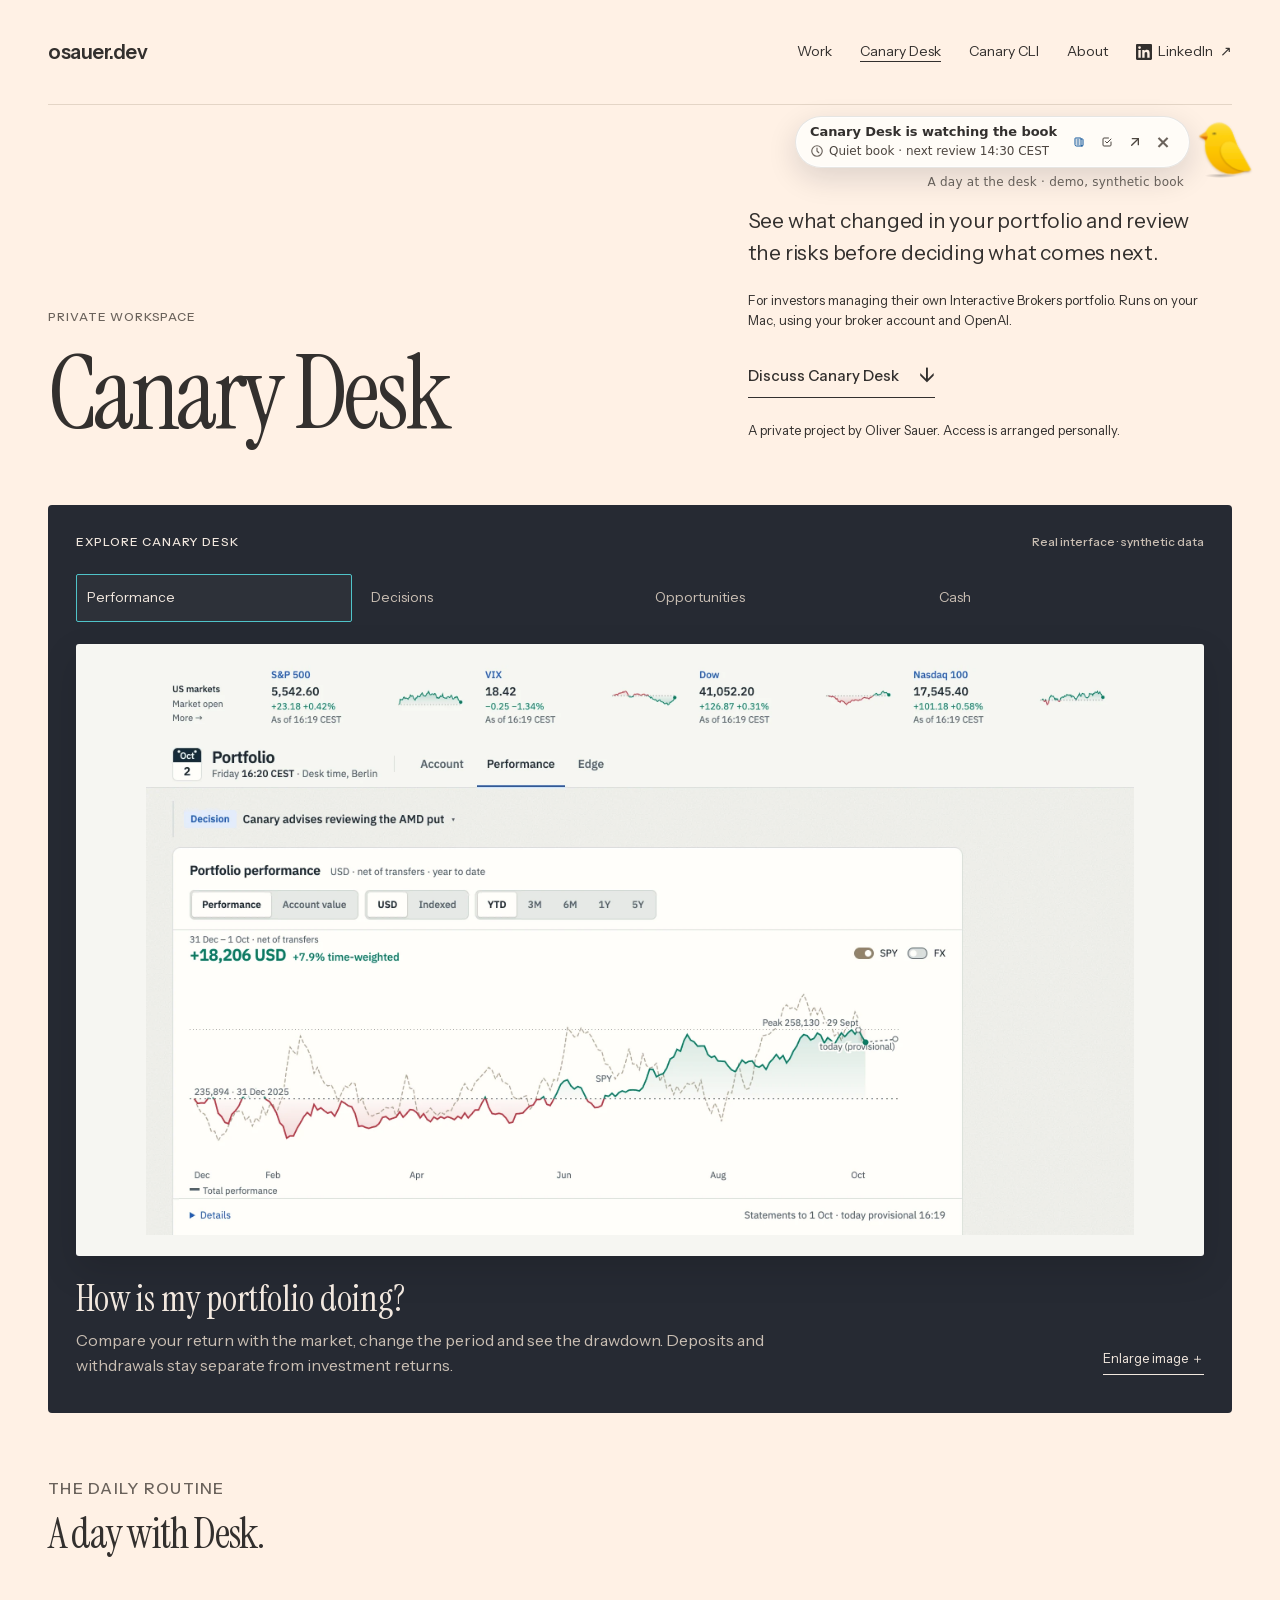
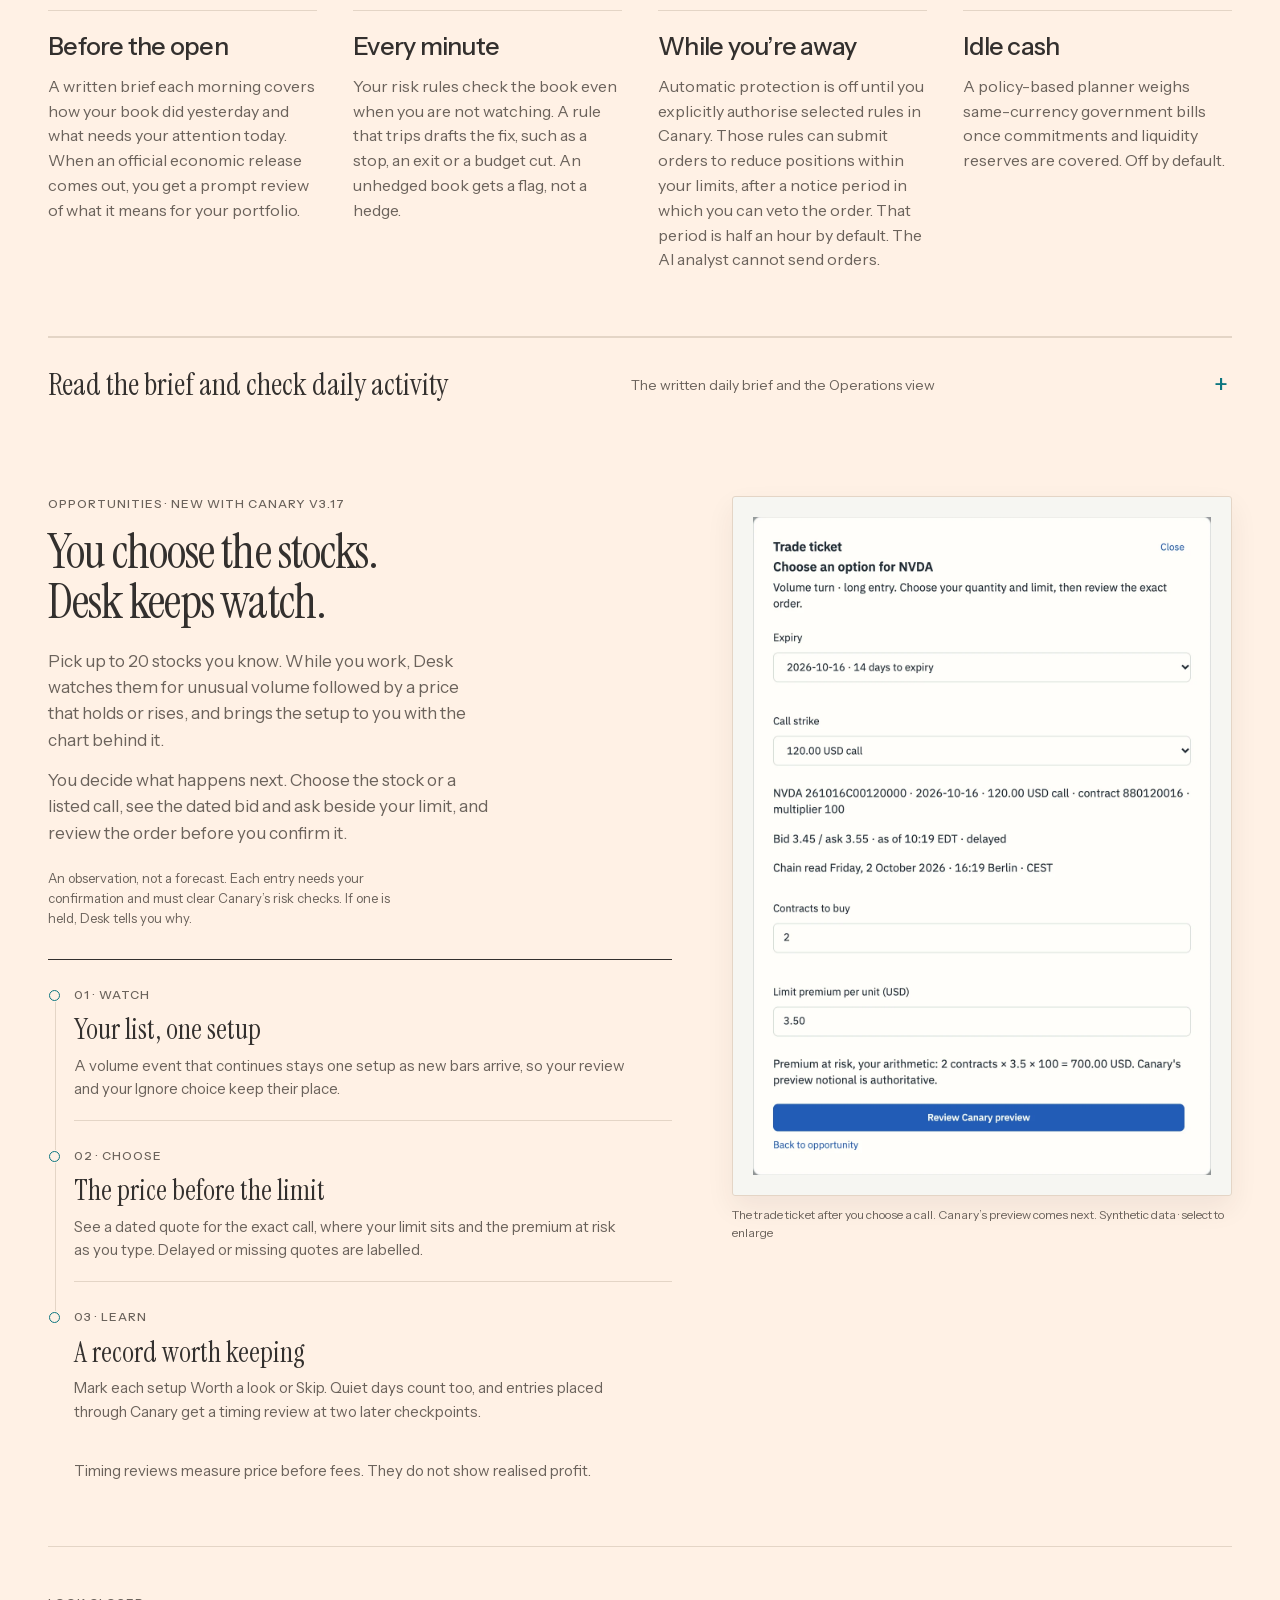
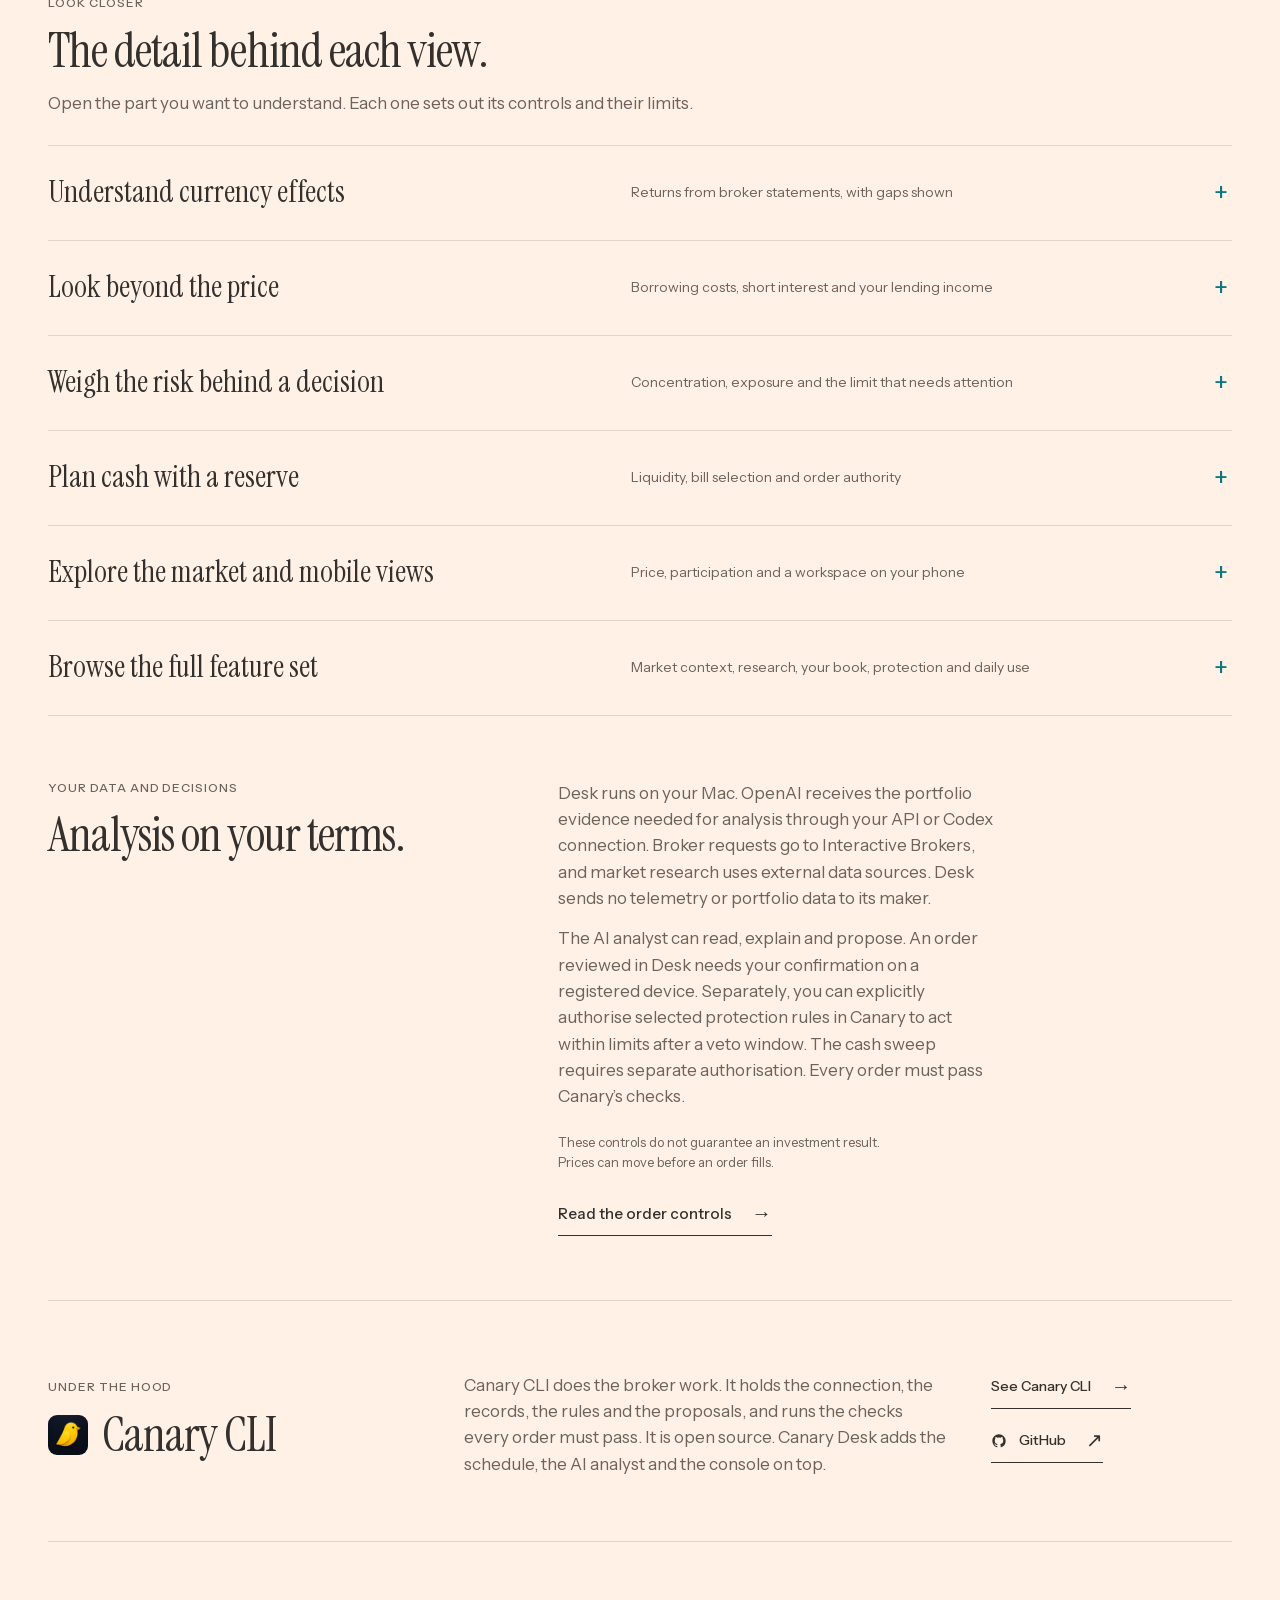
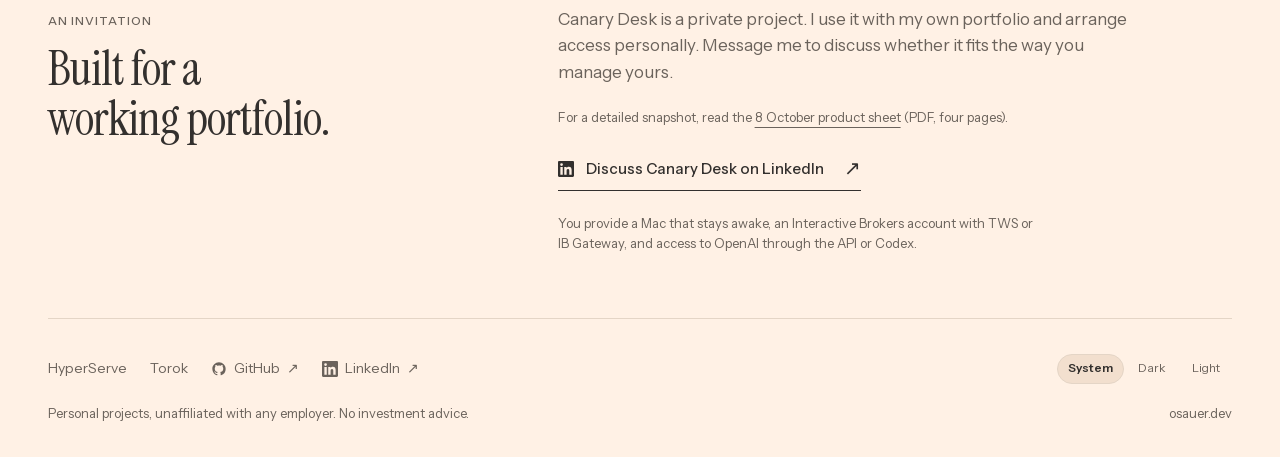
==== commit ae6c6e9b: "Simplify footer theme control and remove retired Tower page" ====
--- a/desk/index.html
+++ b/desk/index.html
@@ -13,7 +13,7 @@
   <link rel="preload" href="../assets/fonts/instrument-serif-latin.woff2" as="font" type="font/woff2" crossorigin>
   <meta name="color-scheme" content="light dark">
   <script src="/assets/theme.js?v=20261008"></script>
-  <link rel="stylesheet" href="../assets/site.css?v=20261008">
+  <link rel="stylesheet" href="../assets/site.css?v=20261008-footer">
   <link rel="stylesheet" href="../assets/canary.css?v=20261008">
   <link rel="stylesheet" href="../assets/desk-showcase.css?v=20261008-r2">
   <meta property="og:type" content="website">
@@ -253,11 +253,9 @@
   </main>
   <footer class="wrap site-footer">
     <div class="footer-top">
-      <span>Oliver Sauer</span>
       <nav class="footer-links" aria-label="Other work and profiles">
         <a href="../hyperserve/">HyperServe</a>
         <a href="../torok/">Torok</a>
-        <a href="../tower/">Tower</a>
         <a class="external gh-link" href="https://github.com/osauer"><svg class="gh" viewBox="0 0 24 24" width="16" height="16" fill="currentColor" aria-hidden="true"><path fill-rule="evenodd" clip-rule="evenodd" d="M12 2C6.477 2 2 6.484 2 12.017c0 4.425 2.865 8.18 6.839 9.504.5.092.682-.217.682-.483 0-.237-.008-.868-.013-1.703-2.782.605-3.369-1.343-3.369-1.343-.454-1.158-1.11-1.466-1.11-1.466-.908-.62.069-.608.069-.608 1.003.07 1.53 1.032 1.53 1.032.892 1.53 2.341 1.088 2.91.832.092-.647.35-1.088.636-1.338-2.22-.253-4.555-1.113-4.555-4.951 0-1.093.39-1.988 1.029-2.688-.103-.253-.446-1.272.098-2.65 0 0 .84-.27 2.75 1.026A9.564 9.564 0 0112 6.844c.85.004 1.705.115 2.504.337 1.909-1.296 2.747-1.027 2.747-1.027.546 1.379.202 2.398.1 2.651.64.7 1.028 1.595 1.028 2.688 0 3.848-2.339 4.695-4.566 4.943.359.309.678.92.678 1.855 0 1.338-.012 2.419-.012 2.747 0 .268.18.58.688.482A10.019 10.019 0 0022 12.017C22 6.484 17.522 2 12 2z"/></svg>GitHub</a>
         <a class="li-link external" href="https://www.linkedin.com/in/osauer/"><svg class="li" viewBox="0 0 24 24" width="16" height="16" fill="currentColor" aria-hidden="true"><path d="M20.45 20.45h-3.55v-5.57c0-1.33-.03-3.04-1.85-3.04-1.85 0-2.14 1.45-2.14 2.94v5.67H9.36V9h3.41v1.56h.05c.47-.9 1.63-1.85 3.36-1.85 3.6 0 4.27 2.37 4.27 5.45v6.29zM5.34 7.43a2.06 2.06 0 1 1 0-4.12 2.06 2.06 0 0 1 0 4.12zM7.12 20.45H3.56V9h3.56v11.45zM22.22 0H1.77C.79 0 0 .77 0 1.73v20.54C0 23.23.79 24 1.77 24h20.45c.98 0 1.78-.77 1.78-1.73V1.73C24 .77 23.2 0 22.22 0z"/></svg>LinkedIn</a>
       </nav>
--- a/assets/site.css
+++ b/assets/site.css
@@ -75,17 +75,19 @@
 .footer-links a{min-height:32px;display:inline-flex;align-items:center;text-decoration:none}
 .footer-links a:hover{text-decoration:underline}
 .footer-bottom p{max-width:75ch}
-/* Native radios keep the theme control usable with arrows and screen readers. */
-.theme-control{display:flex;gap:0;width:max-content;min-width:0;padding:0;margin:0;border:1px solid var(--line);border-radius:3px;font:13px/1.4 var(--sans);color:var(--ink)}
+/* A quiet footer utility; native radios retain arrow-key operation. */
+.theme-control{display:flex;gap:2px;width:max-content;min-width:0;padding:0;margin:0;border:0;font:12px/1.4 var(--sans);color:var(--muted)}
 .theme-control[hidden]{display:none}
-.site-footer>.theme-control:not(:last-child){margin-bottom:18px}
 .theme-control legend,.theme-control input{position:absolute;width:1px;height:1px;padding:0;margin:-1px;overflow:hidden;clip-path:inset(50%);white-space:nowrap;border:0}
-.theme-control label{position:relative;cursor:pointer}
-.theme-control label+label{border-left:1px solid var(--line)}
-.theme-control span{display:flex;align-items:center;justify-content:center;min-height:44px;min-width:64px;padding:9px 13px 7px;border-bottom:2px solid transparent}
-.theme-control input:checked+span{color:var(--moss-deep);background:var(--wheat);border-bottom-color:currentColor;font-weight:600}
-.theme-control label:hover span{color:var(--moss)}
+.theme-control label{position:relative;display:flex;align-items:center;min-height:44px;cursor:pointer}
+.theme-control span{display:flex;align-items:center;justify-content:center;min-height:30px;min-width:52px;padding:5px 10px;border:1px solid transparent;border-radius:999px}
+.theme-control input:checked+span{color:var(--ink);background:var(--wheat);border-color:var(--line);font-weight:600}
+.theme-control label:hover span{color:var(--ink);border-color:var(--line)}
 .theme-control input:focus-visible+span{outline:2px solid var(--moss);outline-offset:3px;position:relative;z-index:1}
+.site-footer{display:grid;grid-template-columns:1fr auto;align-items:center;gap:12px 28px}
+.site-footer .footer-top{margin-bottom:0}
+.site-footer .footer-bottom{grid-column:1/-1}
+@media(max-width:760px){.site-footer{grid-template-columns:1fr;gap:10px}.site-footer .theme-control{justify-self:start}}
 @media(forced-colors:active){.theme-control input:checked+span{outline:2px solid Highlight;outline-offset:-3px}}
 .project-intro h1{font:clamp(64px,8vw,116px)/.9 var(--serif);letter-spacing:-.035em;margin-top:22px}
 .mark{display:block;width:52px;height:52px;border-radius:12px;margin-top:22px}
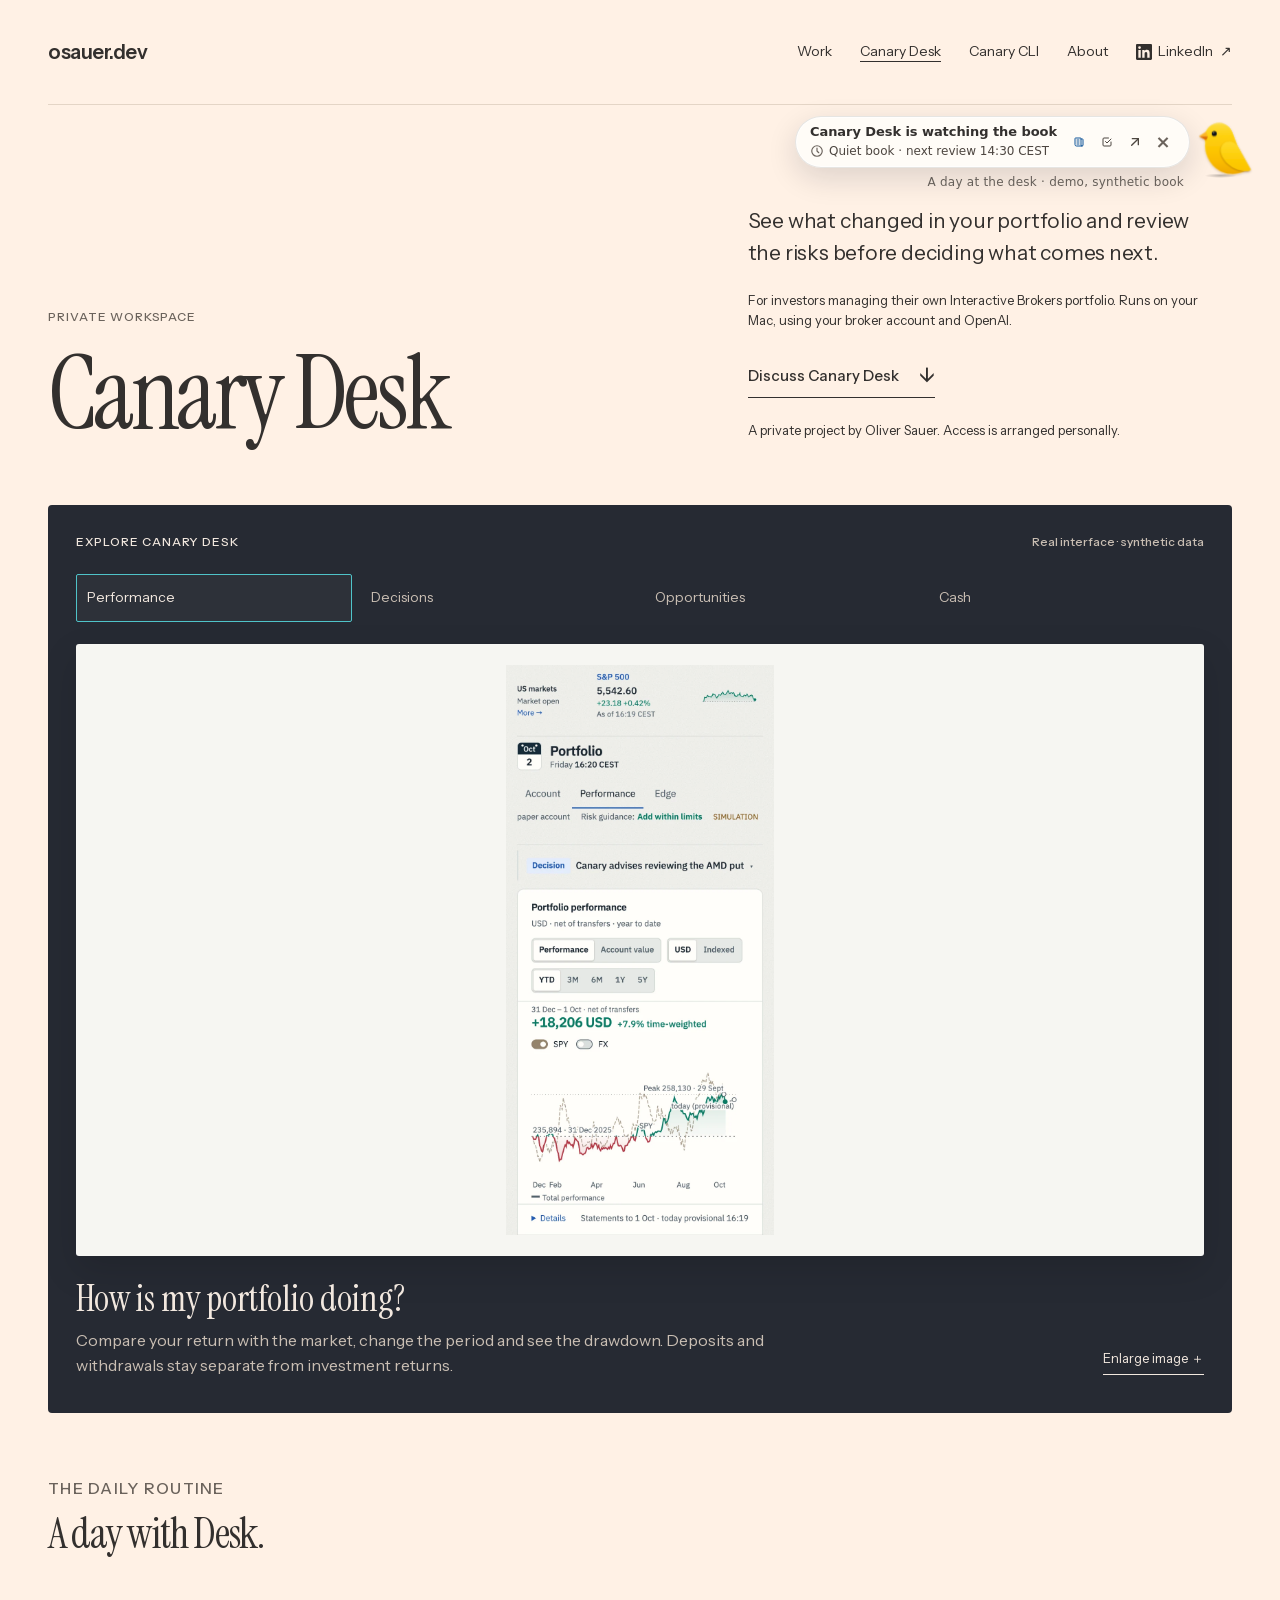
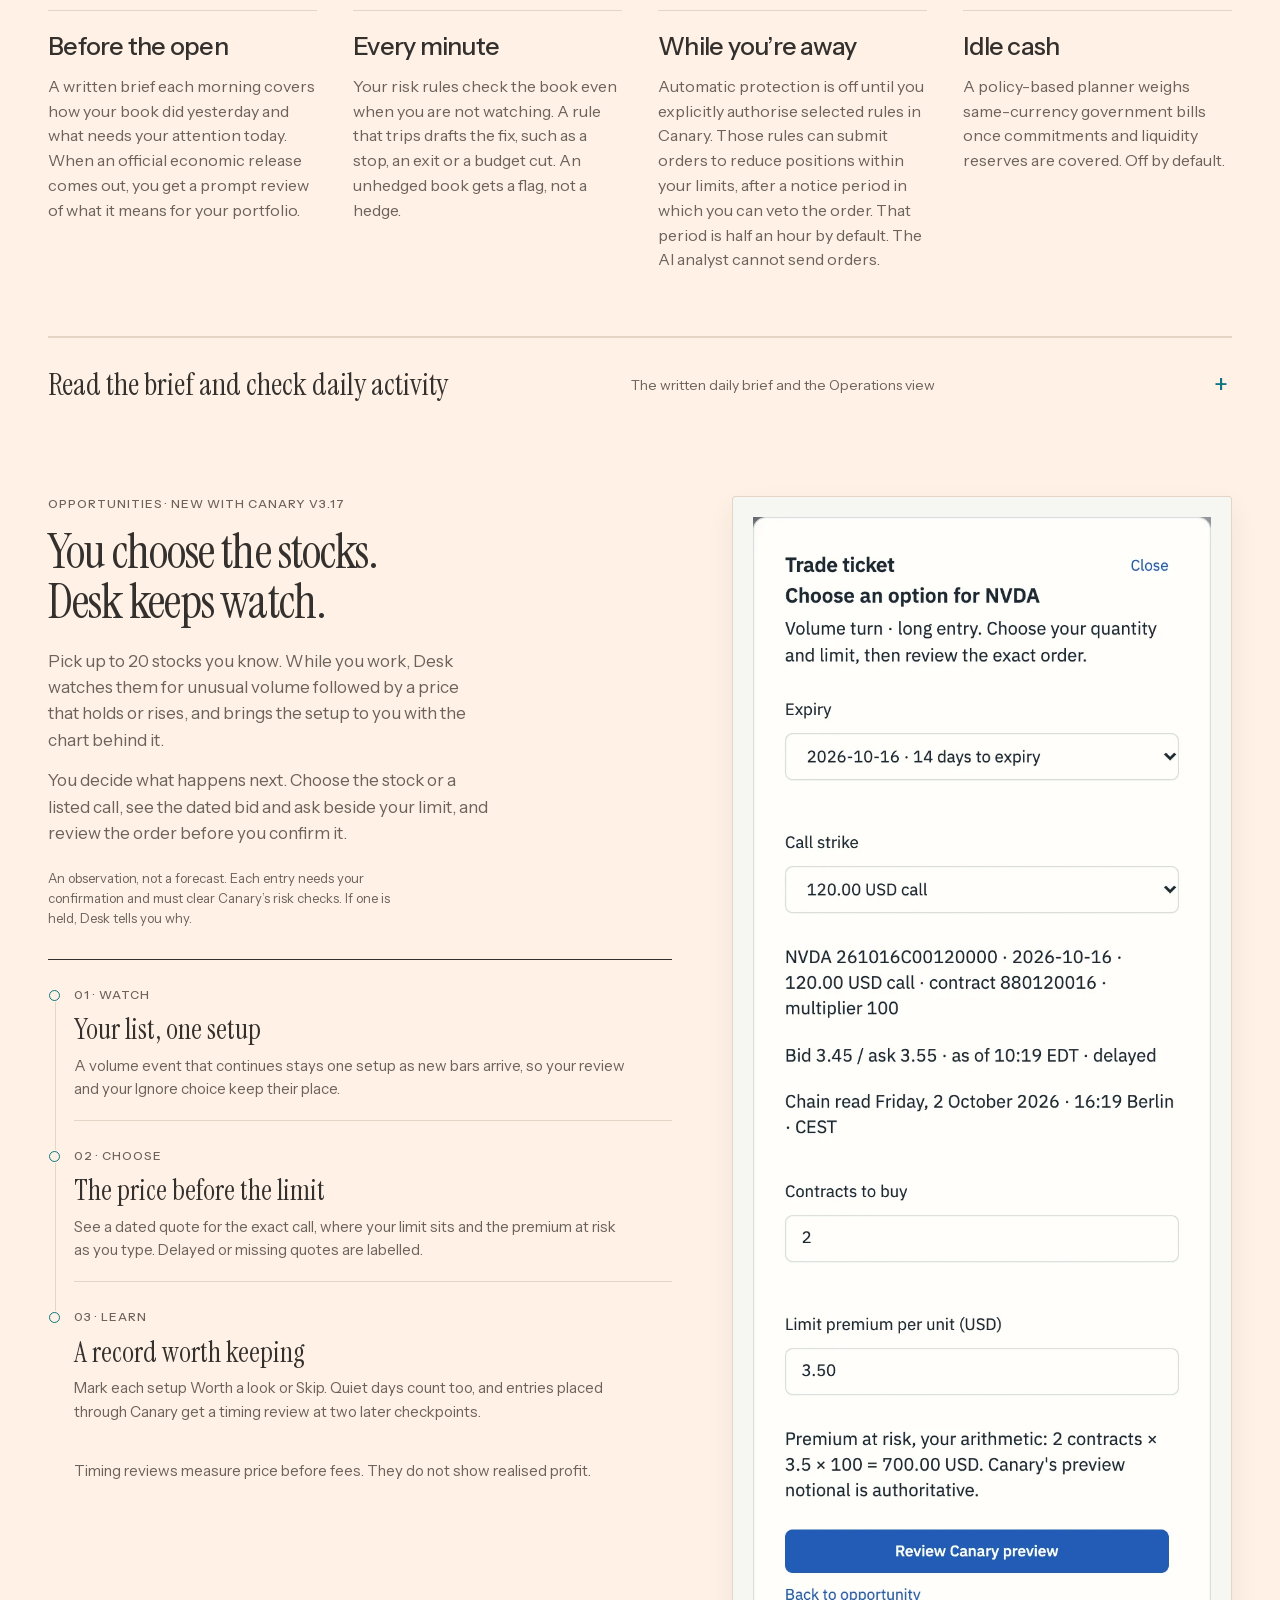
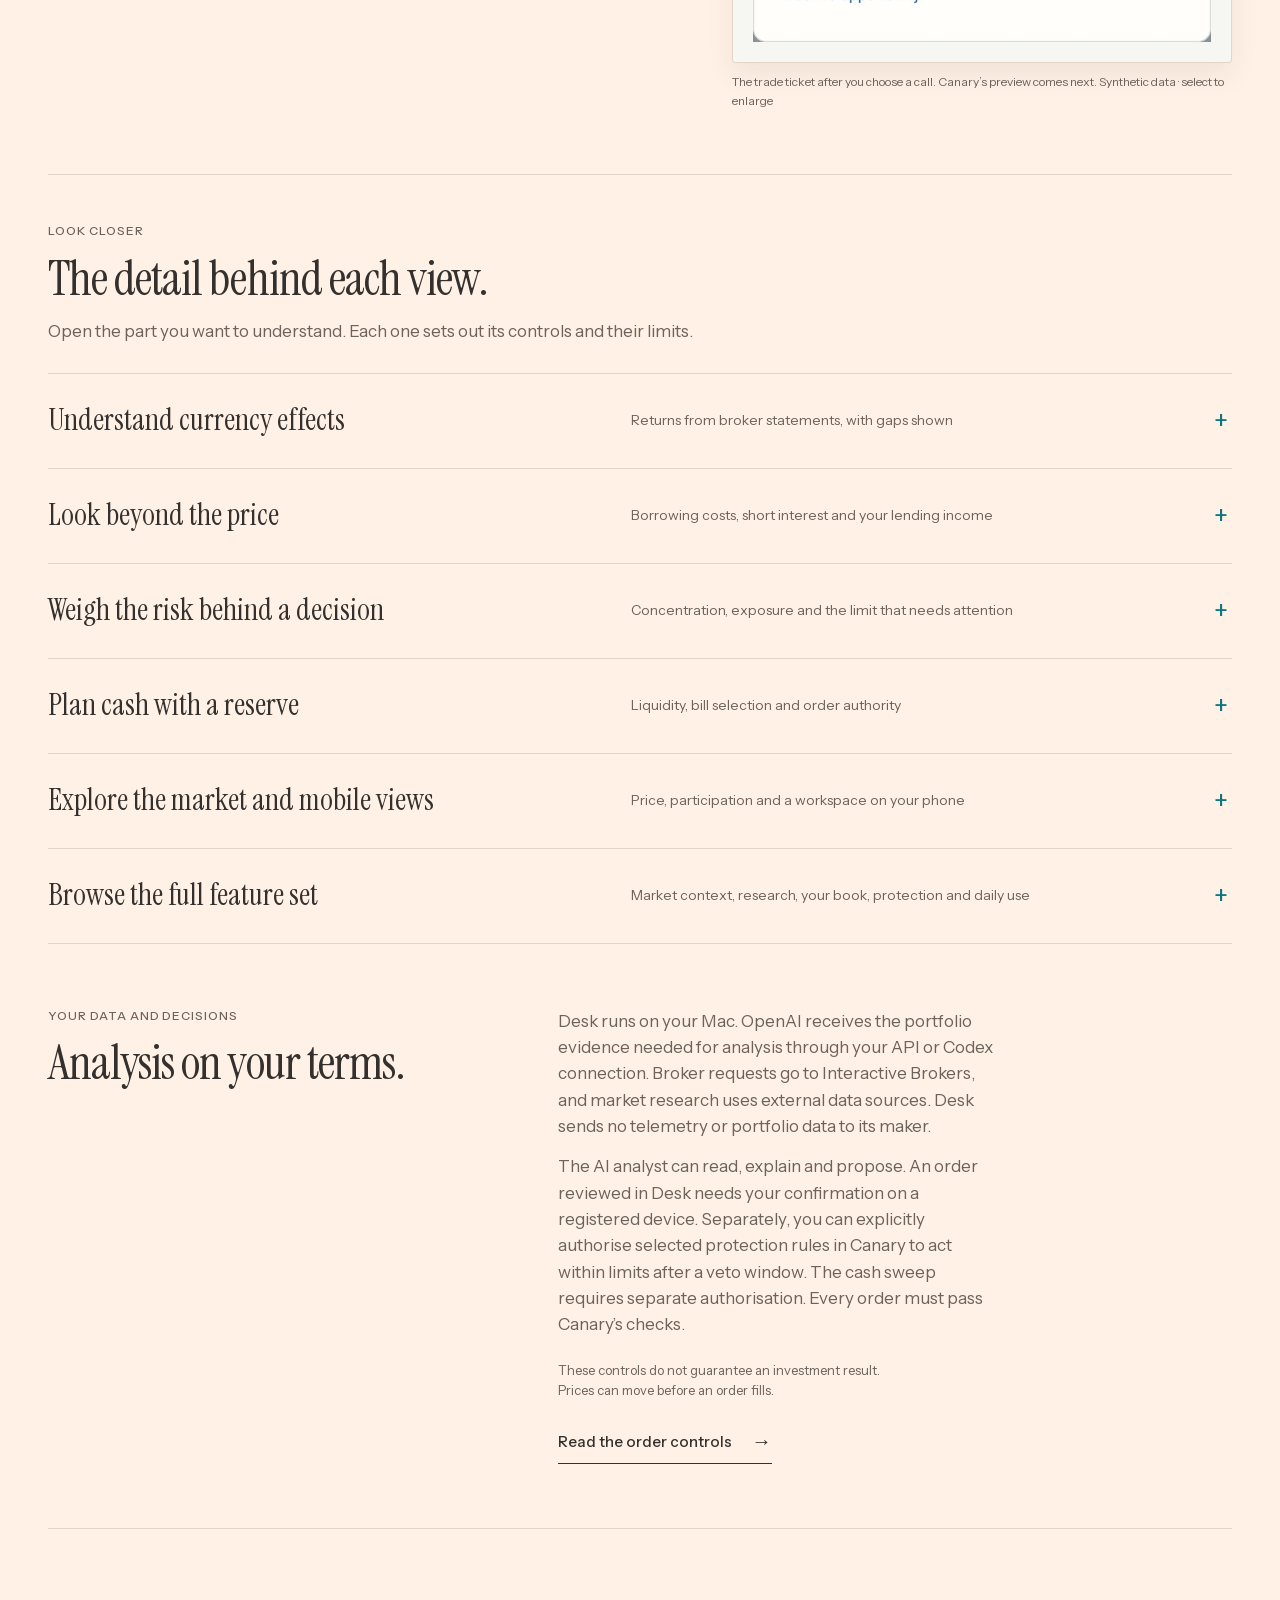
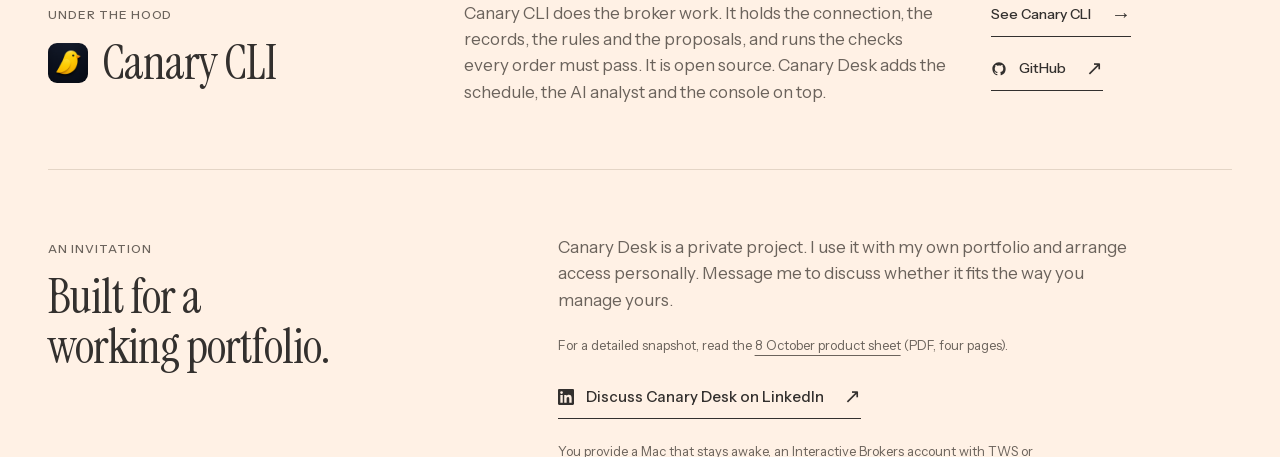
==== commit 24306c22: "Refresh Cash examples and add the Torok explainer Capture a complete synthetic cash plan from the co" ====
--- a/desk/index.html
+++ b/desk/index.html
@@ -51,7 +51,7 @@
         <a data-tour-view="performance" href="../assets/desk-performance.webp?v=20261008-r2" data-dark="../assets/desk-performance-dark.webp?v=20261008-r2" data-mobile="../assets/phone-performance.webp?v=20261008-r2" data-mobile-dark="../assets/phone-performance-dark.webp?v=20261008-r2" data-title="How is my portfolio doing?" data-caption="Compare your return with the market, change the period and see the drawdown. Deposits and withdrawals stay separate from investment returns." data-alt="Canary Desk Performance view with portfolio navigation, period controls, a positive synthetic return chart and its benchmark">Performance</a>
         <a data-tour-view="decisions" href="../assets/desk-decisions.webp?v=20261008" data-dark="../assets/desk-decisions-dark.webp?v=20261008" data-mobile="../assets/phone-decisions.webp?v=20261008" data-mobile-dark="../assets/phone-decisions-dark.webp?v=20261008" data-title="What needs my attention?" data-caption="Read each proposal with its reason. The analyst proposes; Canary checks the authority behind every order." data-alt="Canary Desk rule advice and protection proposals, using synthetic data">Decisions</a>
         <a data-tour-view="opportunities" href="../assets/desk-opportunities.webp?v=20261008" data-dark="../assets/desk-opportunities-dark.webp?v=20261008" data-mobile="../assets/phone-opportunities.webp?v=20261008" data-mobile-dark="../assets/phone-opportunities-dark.webp?v=20261008" data-title="What deserves a closer look?" data-caption="New · Unusual volume, then a price that holds or rises, on one timeline. An observation to review, not a forecast. Any trade still needs your confirmation." data-alt="Synthetic NVDA chart in Opportunities, with a volume spike at 10:15 and a rising price at 10:20">Opportunities</a>
-        <a data-tour-view="cash" href="../assets/desk-cash.webp?v=20261008" data-dark="../assets/desk-cash-dark.webp?v=20261008" data-mobile="../assets/phone-cash.webp?v=20261008" data-mobile-dark="../assets/phone-cash-dark.webp?v=20261008" data-title="What cash can I put to work?" data-caption="See the reserve, commitments and checks behind a same-currency bill plan. Missing settlement evidence holds this synthetic example; the sweep is off by default." data-alt="Canary Desk cash-sweep plan with reserve and settlement holds, using synthetic data">Cash</a>
+        <a data-tour-view="cash" href="../assets/desk-cash-plan.webp?v=20261008-cash" data-dark="../assets/desk-cash-plan-dark.webp?v=20261008-cash" data-mobile="../assets/phone-cash-plan.webp?v=20261008-cash" data-mobile-dark="../assets/phone-cash-plan-dark.webp?v=20261008-cash" data-title="What cash can I put to work?" data-caption="See confirmed cash, the reserve and a proposed bill purchase together. This synthetic example shows a plan only; no order is sent." data-alt="Canary Desk synthetic cash plan with confirmed cash, a cash reserve and a proposed bill purchase; no order is sent">Cash</a>
       </nav>
       <div class="tour-screen" id="desk-tour-screen">
         <a data-tour-open data-responsive-image href="../assets/desk-performance.webp?v=20261008-r2" aria-label="Enlarge the Performance screenshot">
@@ -183,8 +183,8 @@
         <p class="cash-story-note">Each proposal keeps its reason and decision history, and missing evidence holds the sweep.</p>
       </div>
       <figure class="feature-capture">
-        <a href="../assets/desk-cash.webp?v=20261008" target="_blank" rel="noopener" aria-label="Enlarge cash sweep plan" data-responsive-image><picture><source data-theme-source data-media="(max-width: 760px)" media="(max-width: 760px) and (prefers-color-scheme: dark)" srcset="../assets/phone-cash-dark.webp?v=20261008" width="324" height="173"><source media="(max-width: 760px)" srcset="../assets/phone-cash.webp?v=20261008" width="324" height="173"><source data-theme-source data-media="all" media="(prefers-color-scheme: dark)" srcset="../assets/desk-cash-dark.webp?v=20261008" width="1136" height="598"><img src="../assets/desk-cash.webp?v=20261008" alt="Synthetic cash-sweep plan with its reserve and settlement holds visible" loading="lazy" width="1136" height="598"></picture></a>
-        <figcaption><span>The cash plan with its holds in view. On a phone, the reason it is held.</span><span>Simulation · synthetic data · select to enlarge</span></figcaption>
+        <a href="../assets/desk-cash-plan.webp?v=20261008-cash" target="_blank" rel="noopener" aria-label="Enlarge cash sweep plan" data-responsive-image><picture><source data-theme-source data-media="(max-width: 760px)" media="(max-width: 760px) and (prefers-color-scheme: dark)" srcset="../assets/phone-cash-plan-dark.webp?v=20261008-cash" width="358" height="797"><source media="(max-width: 760px)" srcset="../assets/phone-cash-plan.webp?v=20261008-cash" width="358" height="797"><source data-theme-source data-media="all" media="(prefers-color-scheme: dark)" srcset="../assets/desk-cash-plan-dark.webp?v=20261008-cash" width="1136" height="532"><img src="../assets/desk-cash-plan.webp?v=20261008-cash" alt="Synthetic cash plan with confirmed cash, reserve and proposed bill purchase; no order is sent" loading="lazy" width="1136" height="532"></picture></a>
+        <figcaption><span>Confirmed cash, the reserve and a proposed bill purchase. Planning only; no order is sent.</span><span>Simulation · synthetic data · select to enlarge</span></figcaption>
       </figure>
     </section>
     </details>
--- a/assets/site.css
+++ b/assets/site.css
@@ -315,3 +315,13 @@
  .deep-dive>.section{padding-bottom:32px}
  .lending-update{display:block}
 }
+
+/* The explainer is hosted here, without a third-party player or autoplay. */
+.explainer{margin-top:48px;padding-block:32px;border-block:1px solid var(--line);scroll-margin-top:24px}
+.explainer h2{font:clamp(34px,4vw,48px)/1.1 var(--serif);margin:12px 0}
+.explainer>p:not(.kicker){max-width:64ch;color:var(--muted);margin-bottom:24px}
+.explainer figure{margin:0}
+.explainer video{display:block;width:100%;height:auto;aspect-ratio:16/9;background:#0c131c;border:1px solid var(--line);border-radius:4px}
+.explainer figcaption{margin-top:10px;font-size:13px;color:var(--muted)}
+.explainer-links{display:flex;flex-wrap:wrap;gap:12px 24px;margin-top:14px;font-size:14px}
+.explainer-links a{display:inline-flex;align-items:center;min-height:44px}
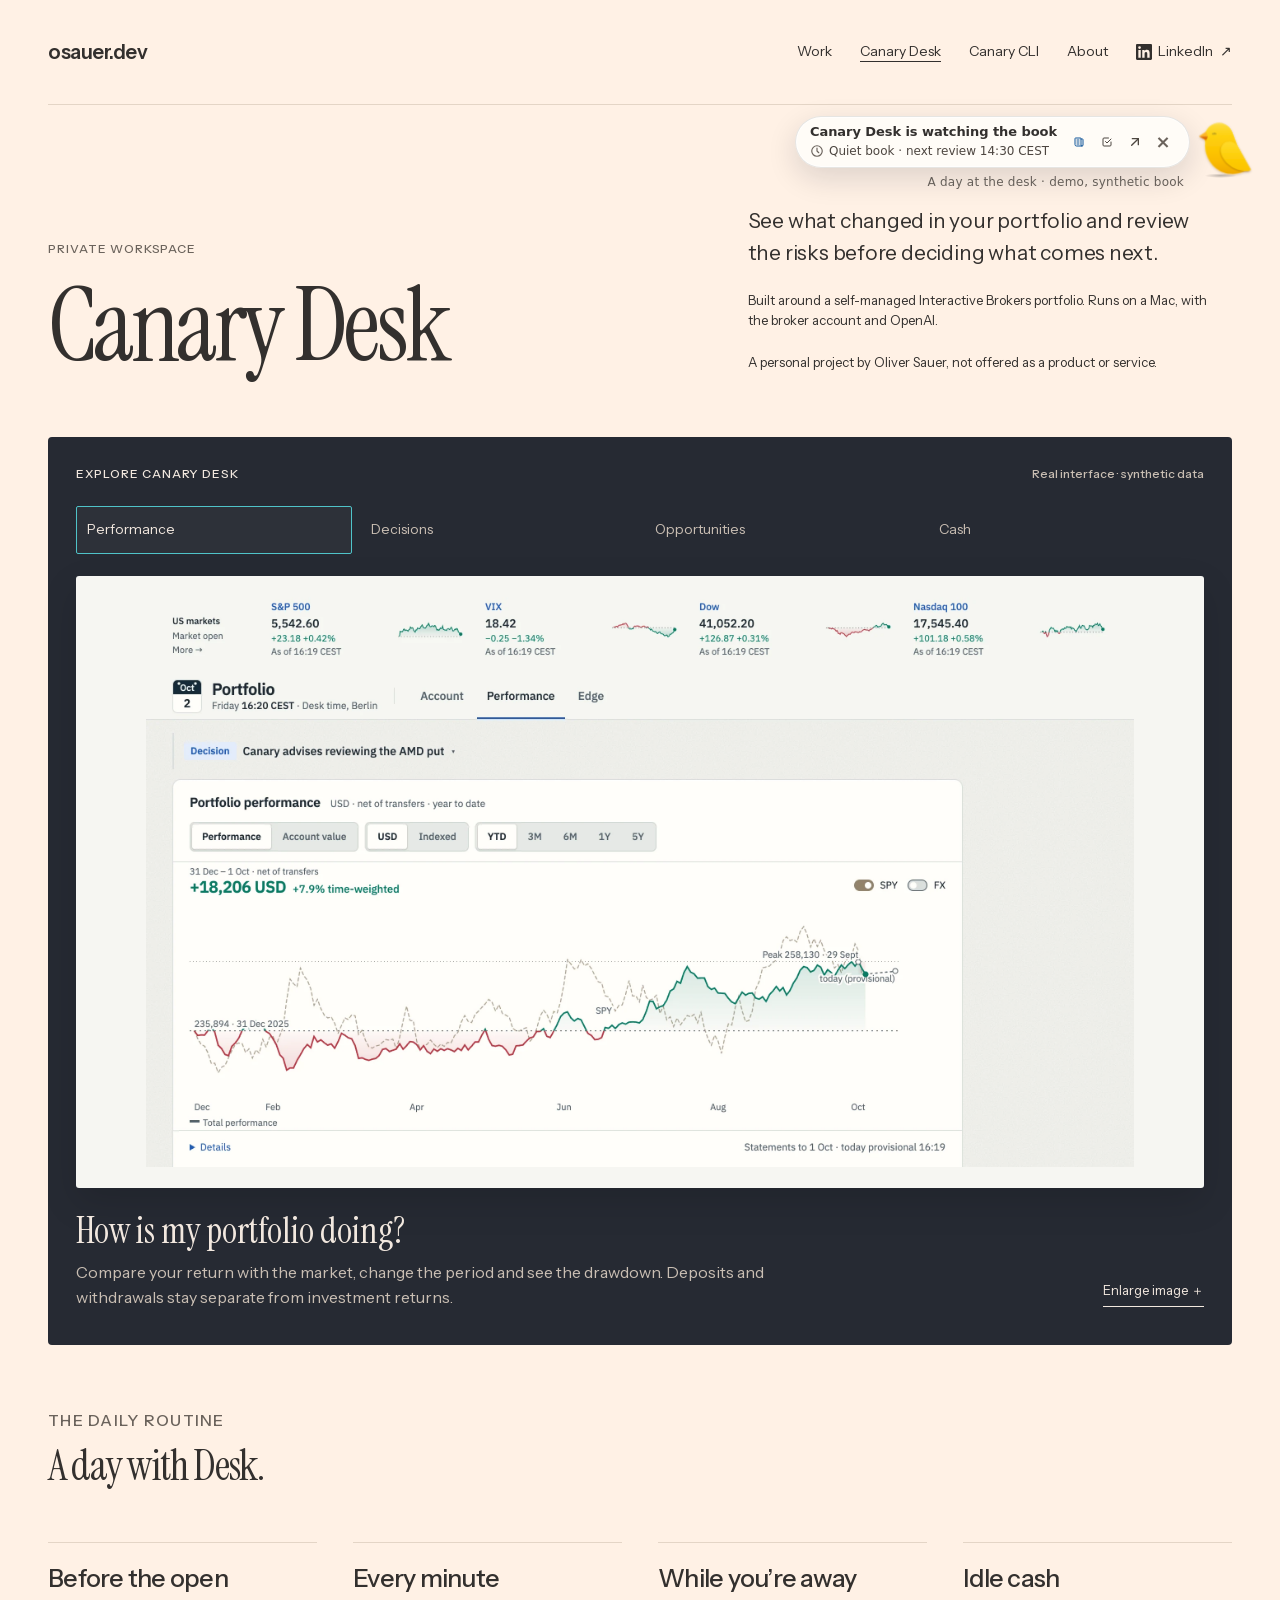
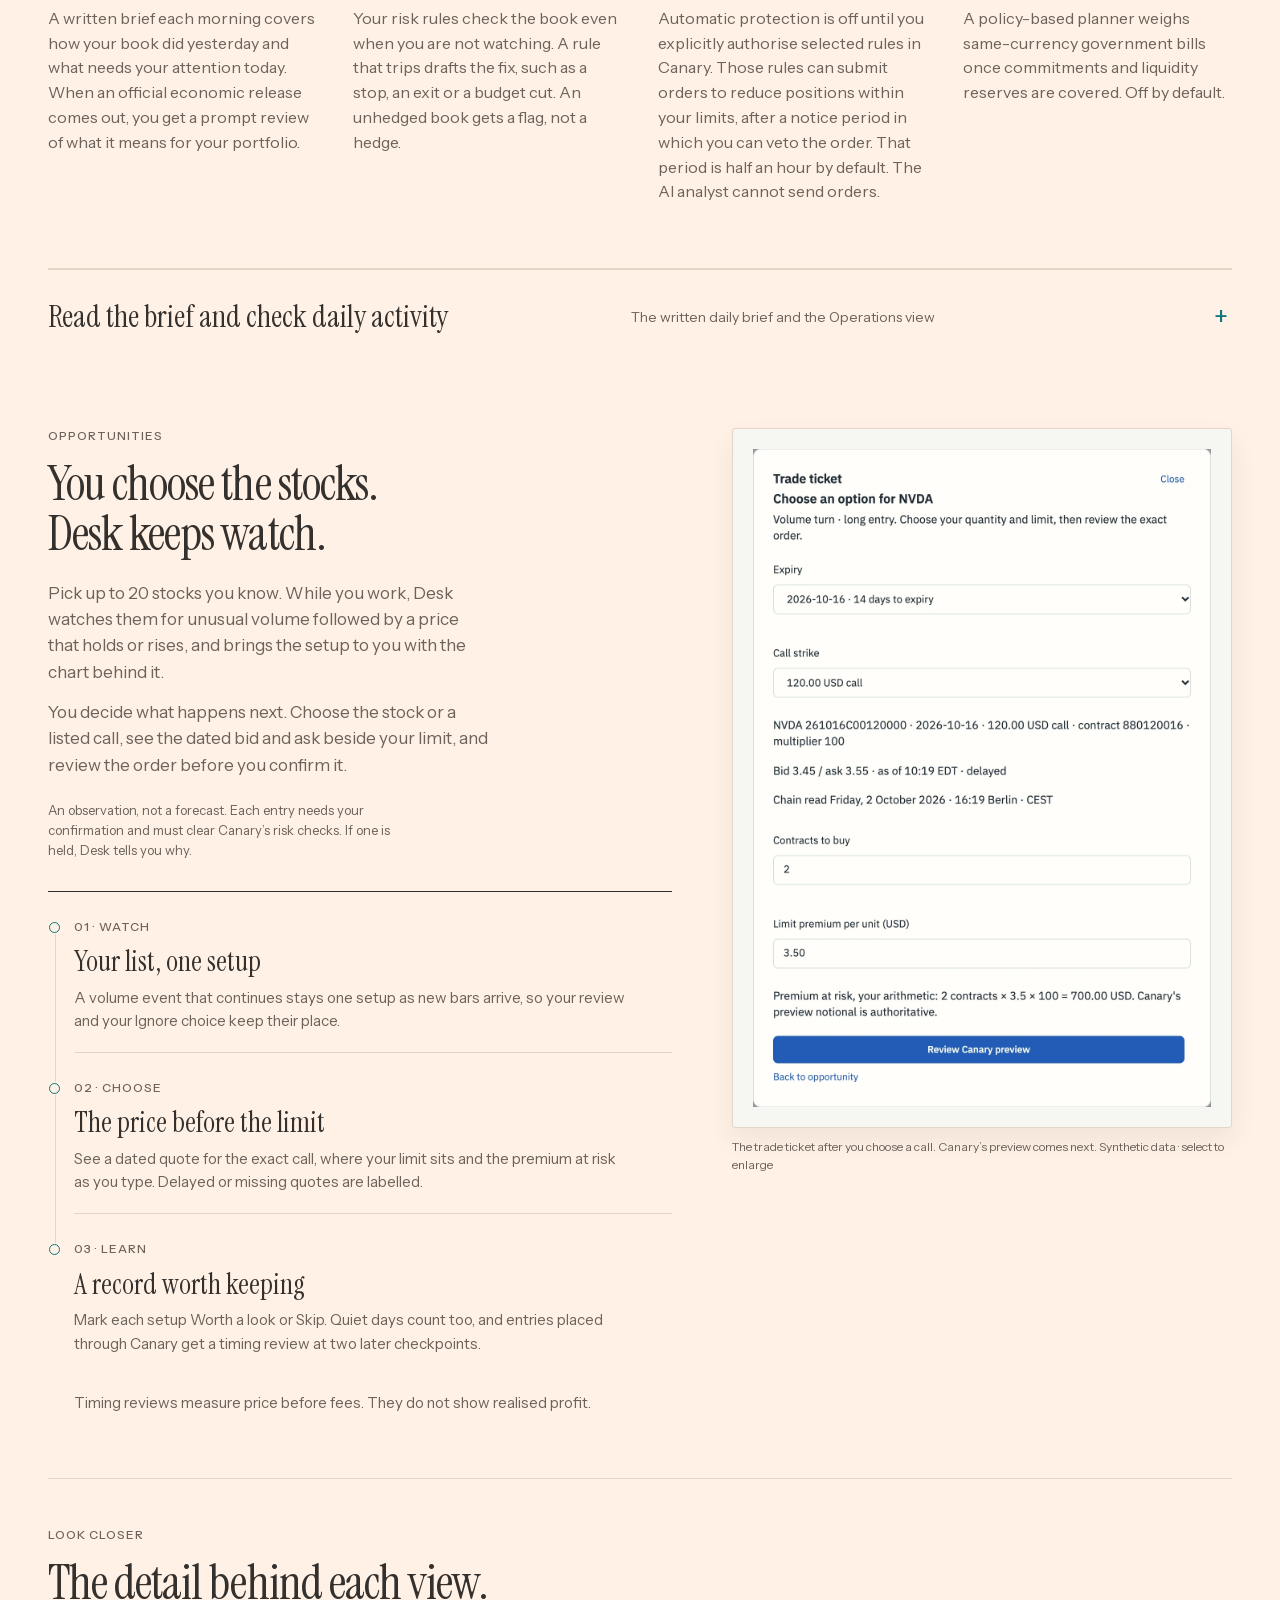
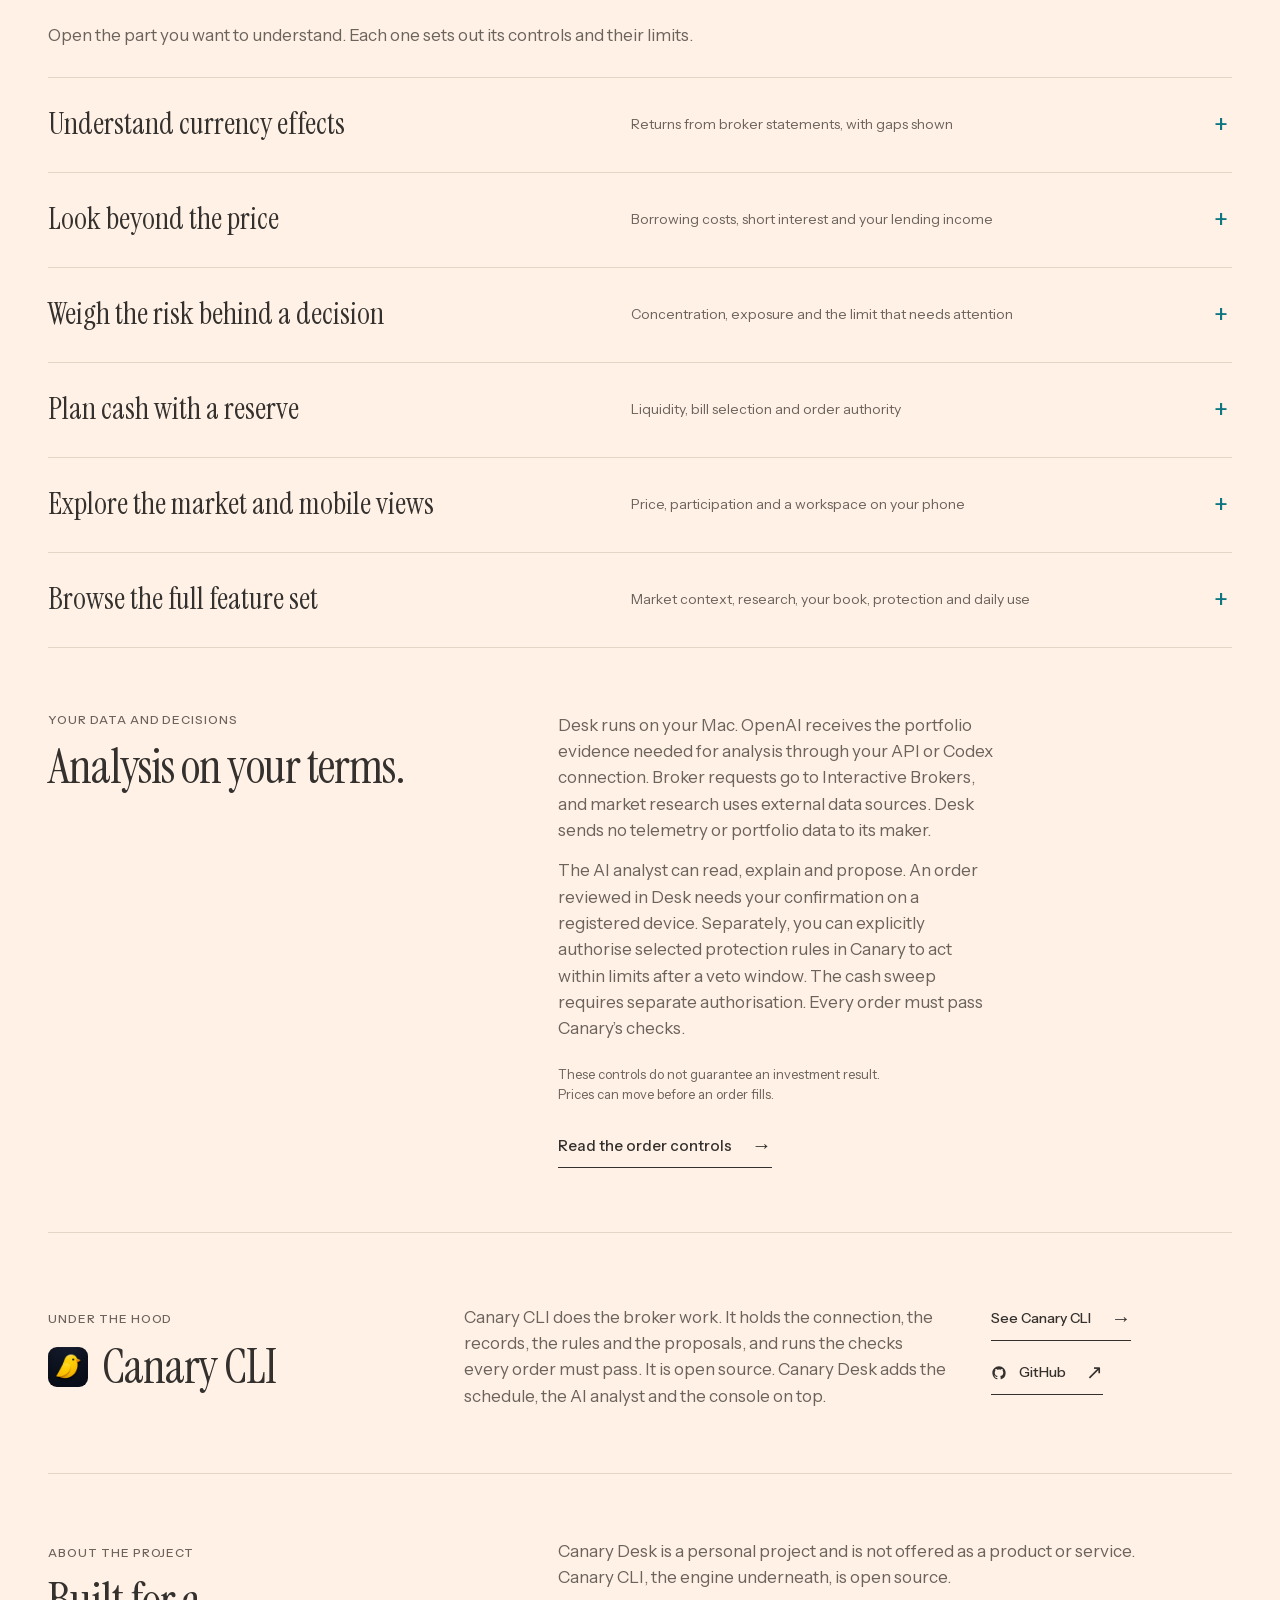
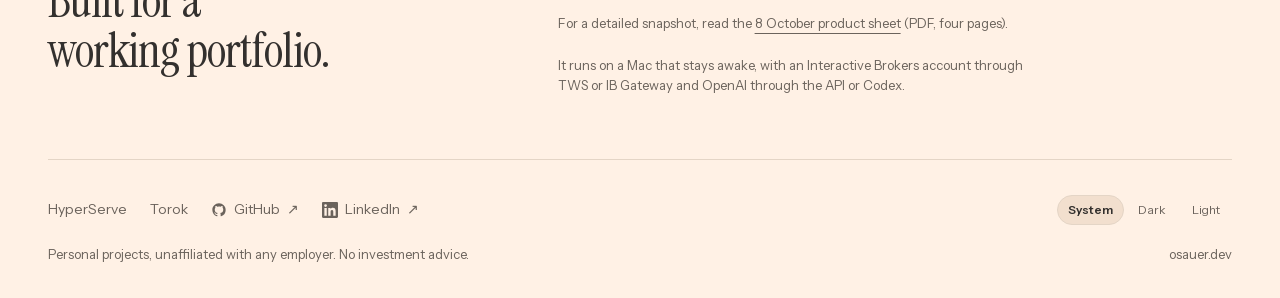
==== commit 55c0dccd: "Present the projects as personal work, not an offering Drop the Desk and Torok enquiry calls, the ve" ====
--- a/desk/index.html
+++ b/desk/index.html
@@ -40,9 +40,8 @@
       <div><p class="kicker">Private workspace</p><h1 id="desk-title">Canary Desk</h1></div>
       <div class="intro-copy">
         <p class="lead">See what changed in your portfolio and review the risks before deciding what comes next.</p>
-        <p class="note">For investors managing their own Interactive Brokers portfolio. Runs on your Mac, using your broker account and OpenAI.</p>
-        <a class="text-link" href="#preview">Discuss Canary Desk<span class="arrow" aria-hidden="true">↓</span></a>
-        <p class="note">A private project by Oliver Sauer. Access is arranged personally.</p>
+        <p class="note">Built around a self-managed Interactive Brokers portfolio. Runs on a Mac, with the broker account and OpenAI.</p>
+                <p class="note">A personal project by Oliver Sauer, not offered as a product or service.</p>
       </div>
     </section>
     <section class="wrap desk-tour story-tour" data-desk-tour data-selected="performance" id="decisions-title" aria-label="Canary Desk screenshot tour">
@@ -80,7 +79,7 @@
     </details>
     <section class="wrap section split opportunity-spotlight" id="opportunities" aria-labelledby="opportunities-title">
       <div>
-        <p class="kicker">Opportunities · New with Canary v3.17</p>
+        <p class="kicker">Opportunities</p>
         <h2 id="opportunities-title">You choose the stocks.<br>Desk keeps watch.</h2>
         <p>Pick up to 20 stocks you know. While you work, Desk watches them for unusual volume followed by a price that holds or rises, and brings the setup to you with the chart behind it.</p>
         <p>You decide what happens next. Choose the stock or a listed call, see the dated bid and ask beside your limit, and review the order before you confirm it.</p>
@@ -134,7 +133,7 @@
       <summary><span>Look beyond the price</span><small>Borrowing costs, short interest and your lending income</small></summary>
       <section class="section split research-feature" aria-labelledby="research-title">
         <div>
-          <p class="kicker">Research · New with Canary v3.17</p>
+          <p class="kicker">Research</p>
           <h2 id="research-title">The price of borrowing,<br>and what your shares earn.</h2>
           <p>Compare borrowing costs across the stocks you hold or follow, and see whether a high rate persists across reporting dates or was a single reading.</p>
           <p>Screen the wider US borrowing market by fee, price and liquidity, add FINRA’s reported short interest and days to cover, and add a name to your watchlist in one step.</p>
@@ -144,7 +143,7 @@
           <ol class="cash-flow" aria-label="Borrowing costs, research leads and lending income">
             <li><span class="kicker">01 · Borrowing costs</span><b>Persistent, or one reading?</b><p>Dated rates for the stocks you name. Checking the same report again never counts as persistence.</p></li>
             <li><span class="kicker">02 · Research leads</span><b>Beyond your watchlist</b><p>Each result shows price, daily move, volume, liquidity and year-to-date return. Missing data is marked and never counted as zero.</p></li>
-            <li><span class="kicker">03 · Lending income · Released in Canary v3.16</span><b>Your shares on loan</b><p>Dated loans and their net fees from IBKR statements, linked from the holding. Fees stay separate from account P&amp;L; participation stays with IBKR.</p></li>
+            <li><span class="kicker">03 · Lending income</span><b>Your shares on loan</b><p>Dated loans and their net fees from IBKR statements, linked from the holding. Fees stay separate from account P&amp;L; participation stays with IBKR.</p></li>
           </ol>
           <a class="text-link" href="../canary/docs/understand/edge.html#stock-lending-income">How lending is reported<span class="arrow" aria-hidden="true">→</span></a>
         </div>
@@ -242,12 +241,11 @@
       <div class="link-stack"><a class="text-link" href="../canary/">See Canary CLI<span class="arrow" aria-hidden="true">→</span></a><a class="text-link gh-link" href="https://github.com/osauer/canary"><svg class="gh" viewBox="0 0 24 24" width="16" height="16" fill="currentColor" aria-hidden="true"><path fill-rule="evenodd" clip-rule="evenodd" d="M12 2C6.477 2 2 6.484 2 12.017c0 4.425 2.865 8.18 6.839 9.504.5.092.682-.217.682-.483 0-.237-.008-.868-.013-1.703-2.782.605-3.369-1.343-3.369-1.343-.454-1.158-1.11-1.466-1.11-1.466-.908-.62.069-.608.069-.608 1.003.07 1.53 1.032 1.53 1.032.892 1.53 2.341 1.088 2.91.832.092-.647.35-1.088.636-1.338-2.22-.253-4.555-1.113-4.555-4.951 0-1.093.39-1.988 1.029-2.688-.103-.253-.446-1.272.098-2.65 0 0 .84-.27 2.75 1.026A9.564 9.564 0 0112 6.844c.85.004 1.705.115 2.504.337 1.909-1.296 2.747-1.027 2.747-1.027.546 1.379.202 2.398.1 2.651.64.7 1.028 1.595 1.028 2.688 0 3.848-2.339 4.695-4.566 4.943.359.309.678.92.678 1.855 0 1.338-.012 2.419-.012 2.747 0 .268.18.58.688.482A10.019 10.019 0 0022 12.017C22 6.484 17.522 2 12 2z"/></svg>GitHub<span class="arrow" aria-hidden="true">↗</span></a></div>
     </section>
     <section class="wrap invitation" id="preview" aria-labelledby="preview-title">
-      <div><p class="kicker">An invitation</p><h2 id="preview-title">Built for a<br>working portfolio.</h2></div>
-      <div>
-        <p>Canary Desk is a private project. I use it with my own portfolio and arrange access personally. Message me to discuss whether it fits the way you manage yours.</p>
+      <div><p class="kicker">About the project</p><h2 id="preview-title">Built for a<br>working portfolio.</h2></div>
+      <div>
+        <p>Canary Desk is a personal project and is not offered as a product or service. Canary CLI, the engine underneath, is open source.</p>
         <p class="note">For a detailed snapshot, read the <a href="../assets/sheet/canary-desk-product-sheet-2026-10-08.pdf">8 October product sheet</a> (PDF, four pages).</p>
-        <a class="li-link text-link" href="https://www.linkedin.com/in/osauer/"><svg class="li" viewBox="0 0 24 24" width="16" height="16" fill="currentColor" aria-hidden="true"><path d="M20.45 20.45h-3.55v-5.57c0-1.33-.03-3.04-1.85-3.04-1.85 0-2.14 1.45-2.14 2.94v5.67H9.36V9h3.41v1.56h.05c.47-.9 1.63-1.85 3.36-1.85 3.6 0 4.27 2.37 4.27 5.45v6.29zM5.34 7.43a2.06 2.06 0 1 1 0-4.12 2.06 2.06 0 0 1 0 4.12zM7.12 20.45H3.56V9h3.56v11.45zM22.22 0H1.77C.79 0 0 .77 0 1.73v20.54C0 23.23.79 24 1.77 24h20.45c.98 0 1.78-.77 1.78-1.73V1.73C24 .77 23.2 0 22.22 0z"/></svg>Discuss Canary Desk on LinkedIn<span class="arrow" aria-hidden="true">↗</span></a>
-        <p class="note">You provide a Mac that stays awake, an Interactive Brokers account with TWS or IB Gateway, and access to OpenAI through the API or Codex.</p>
+        <p class="note">It runs on a Mac that stays awake, with an Interactive Brokers account through TWS or IB Gateway and OpenAI through the API or Codex.</p>
       </div>
     </section>
   </main>
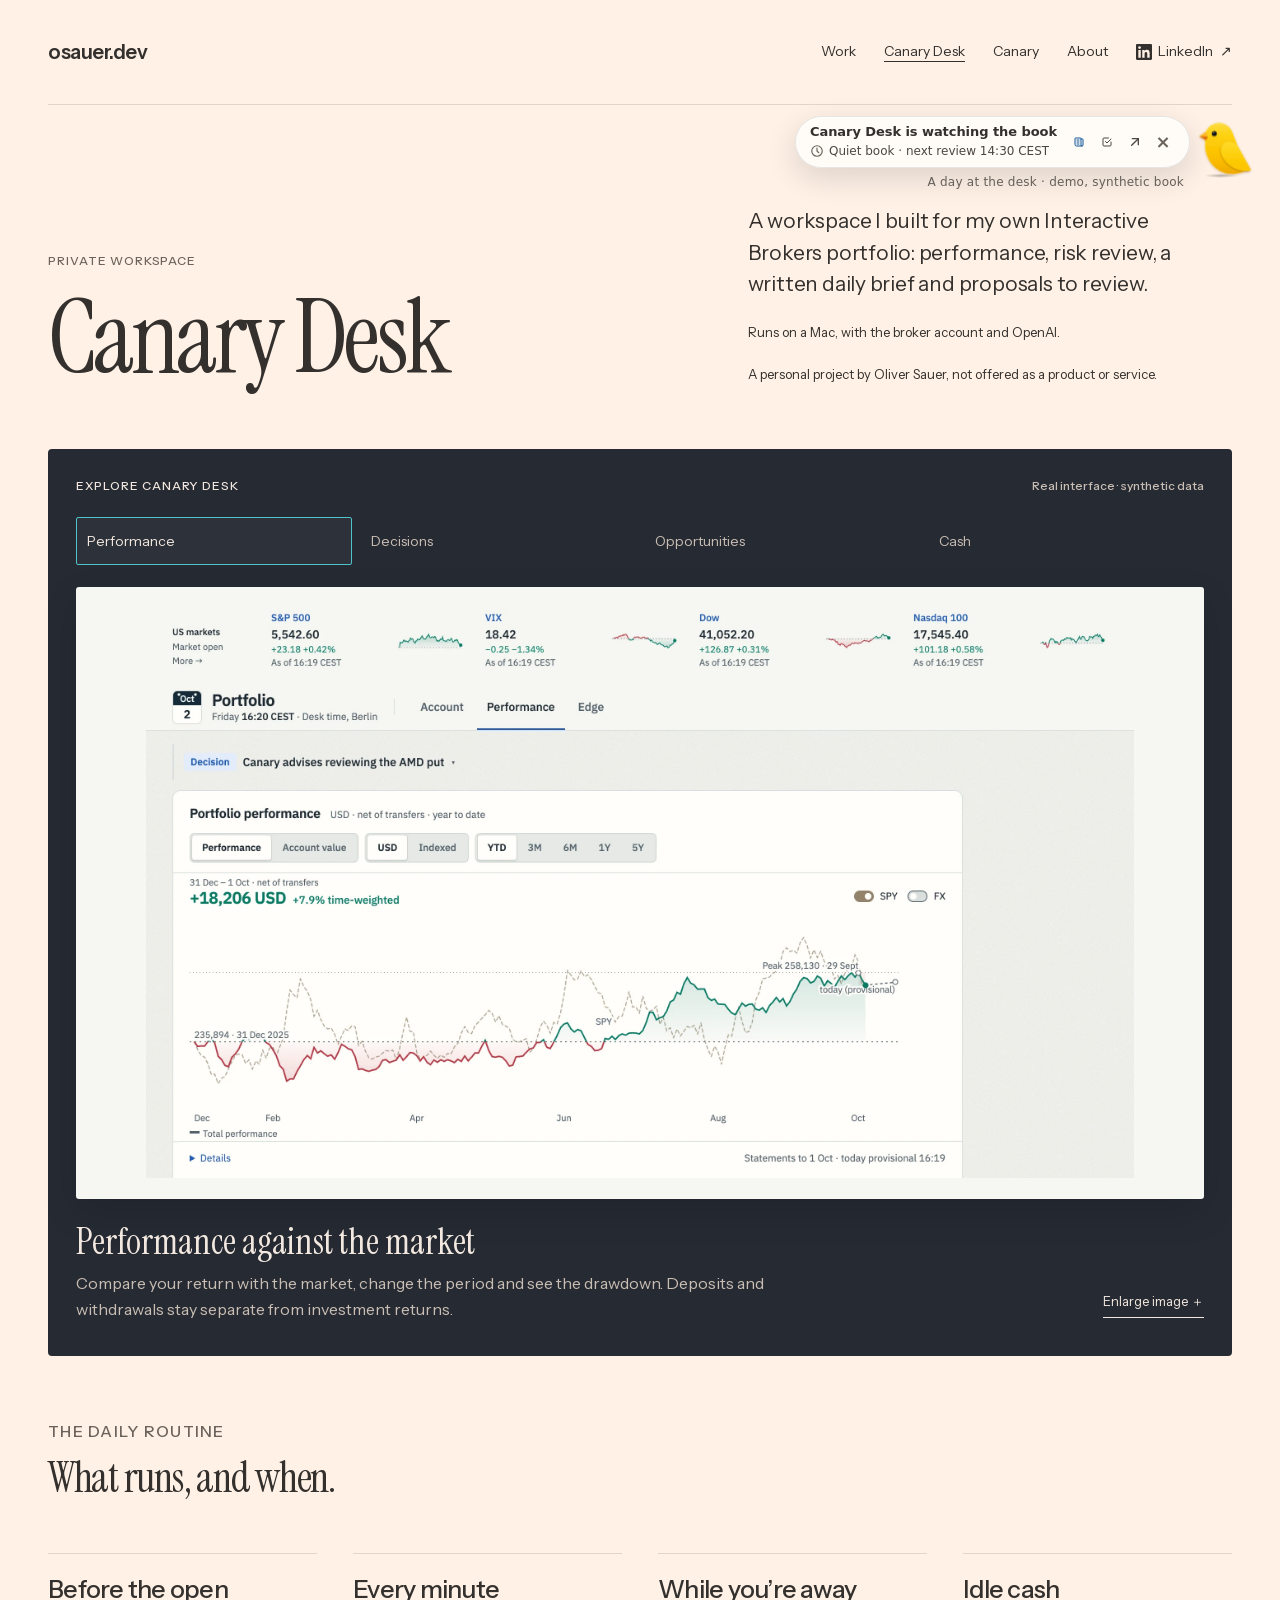
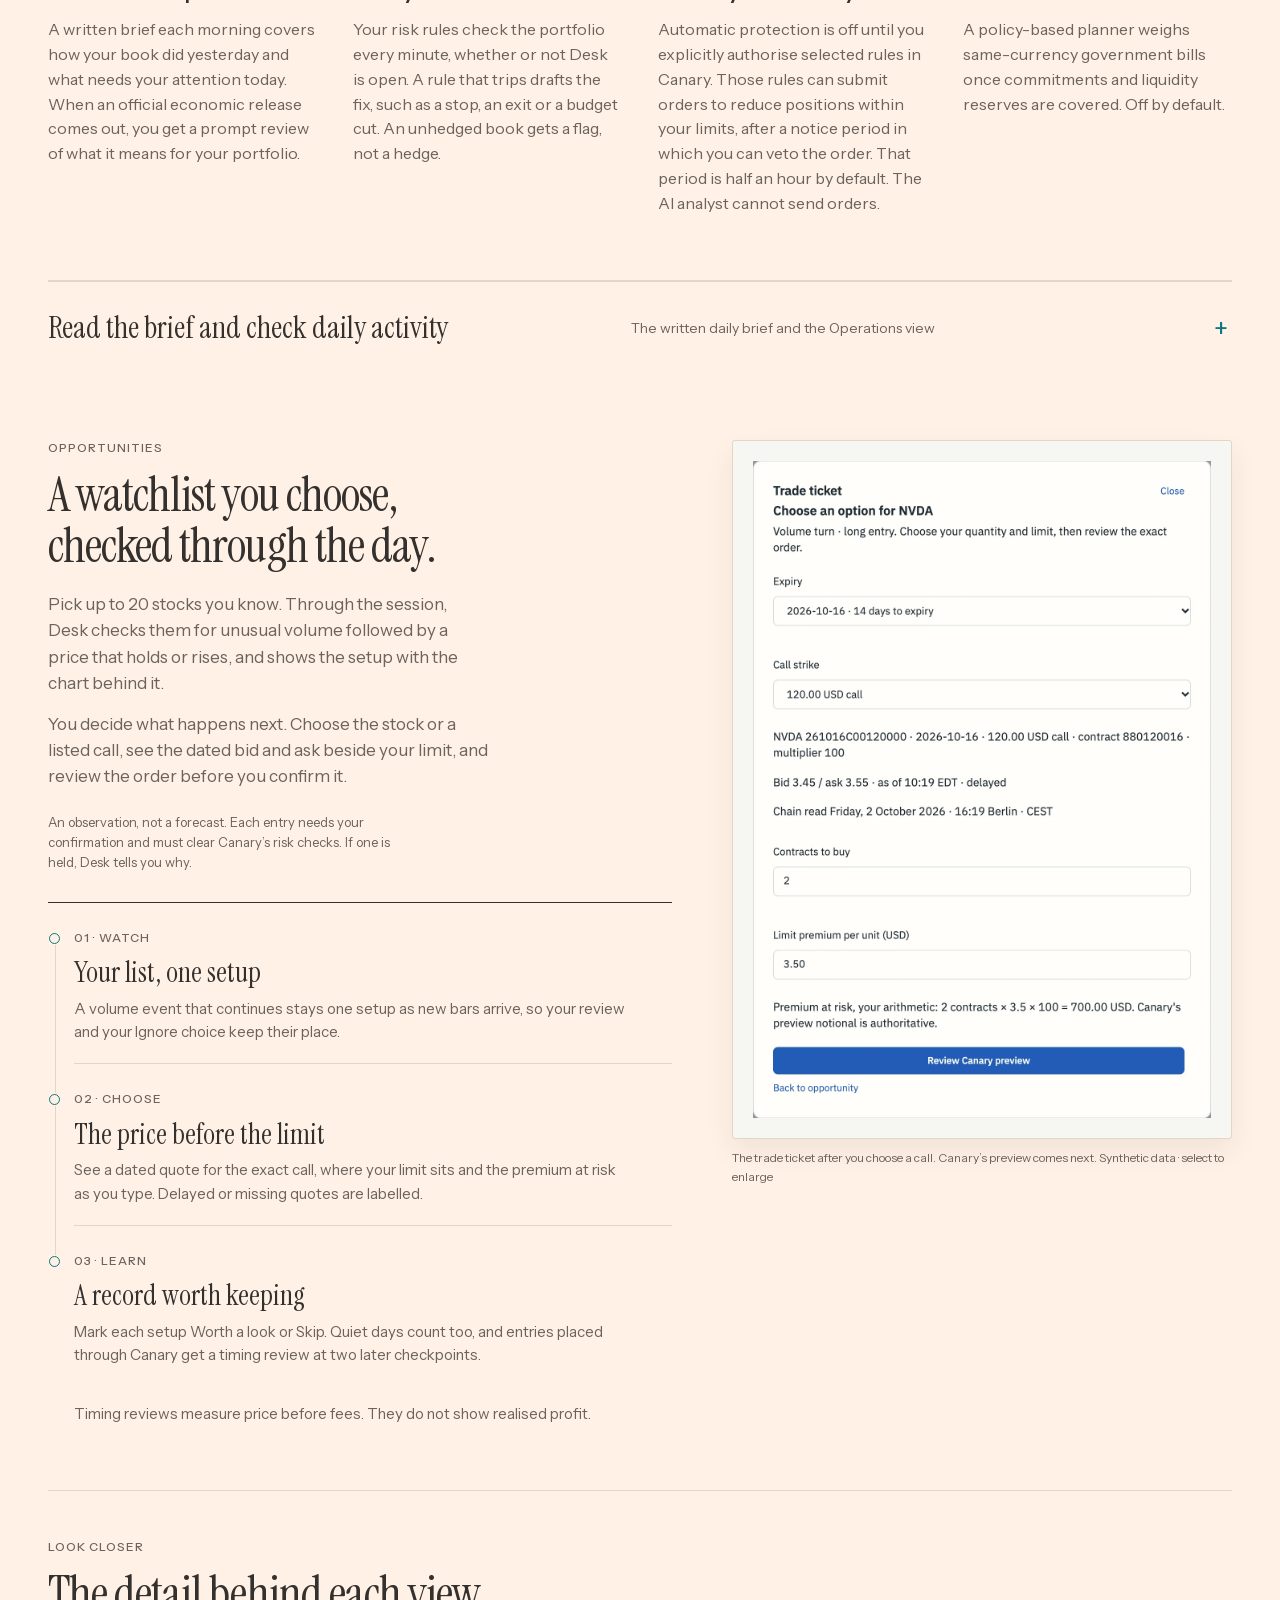
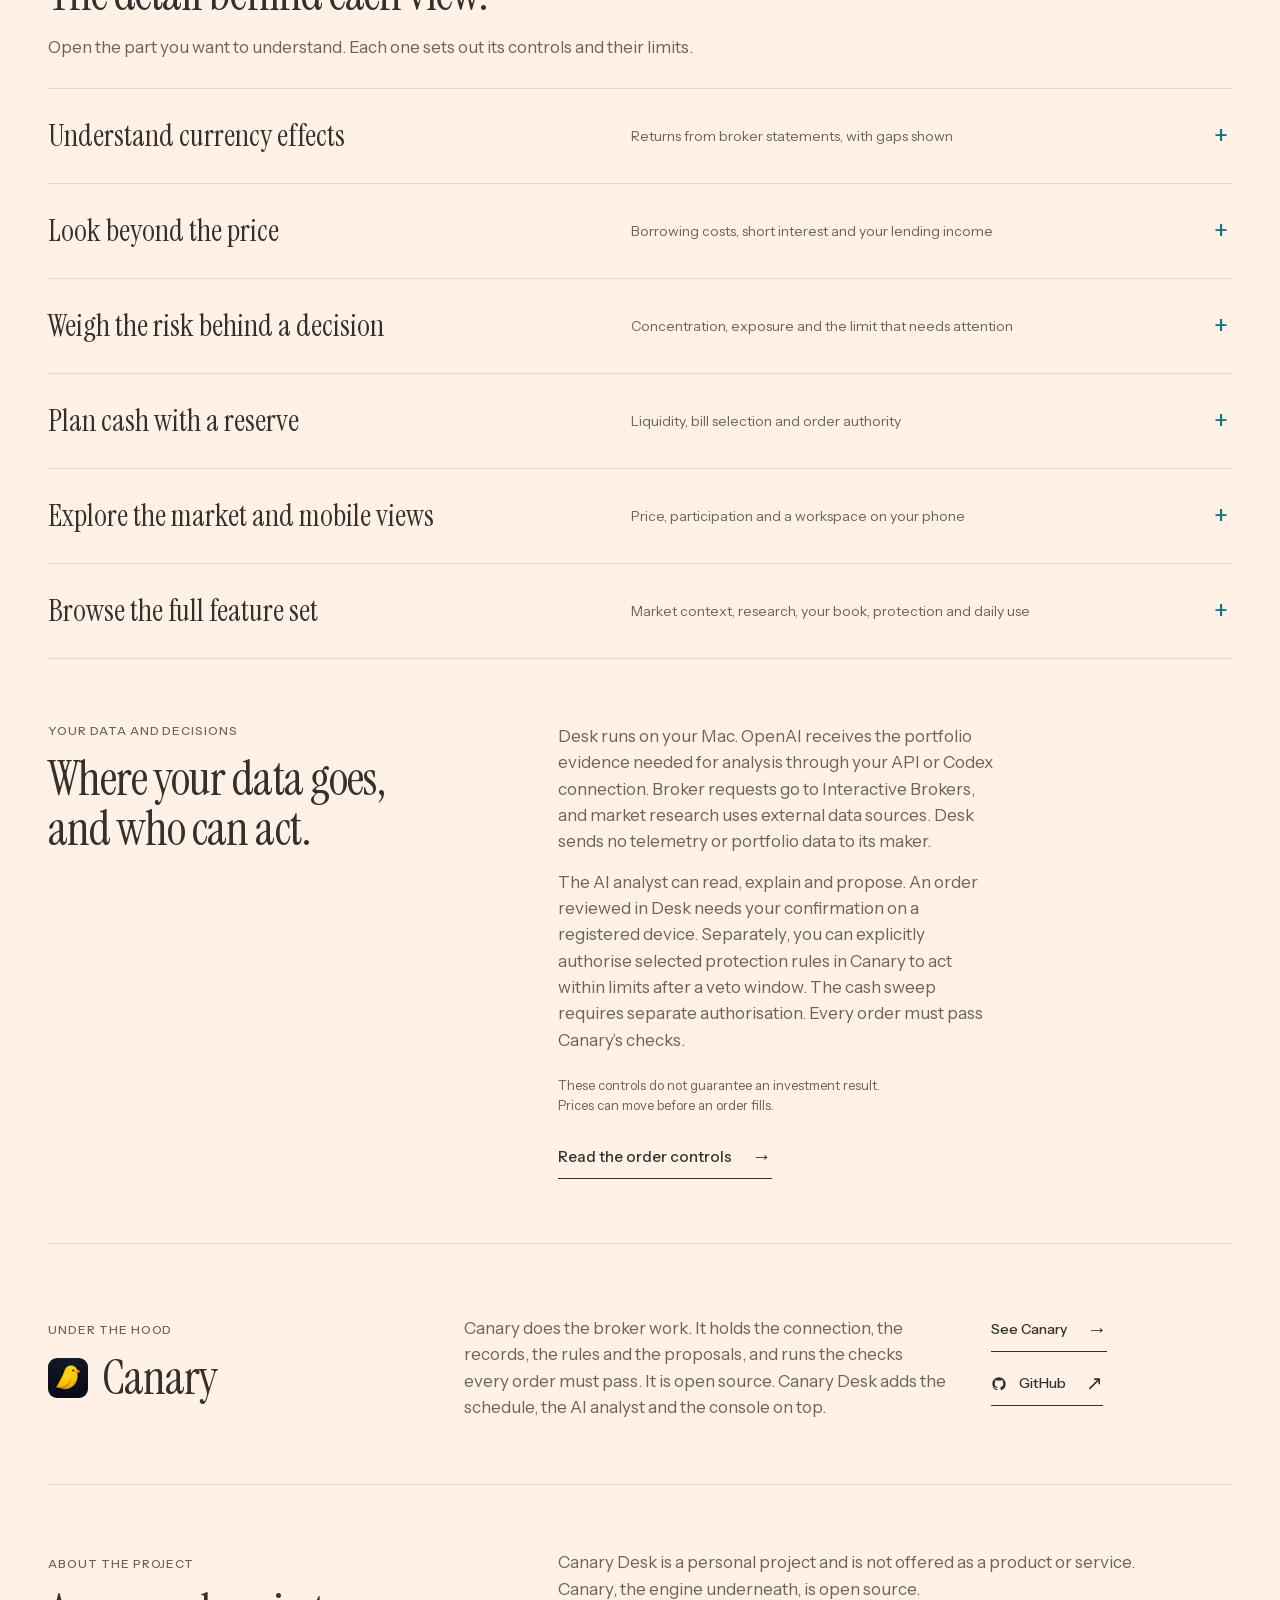
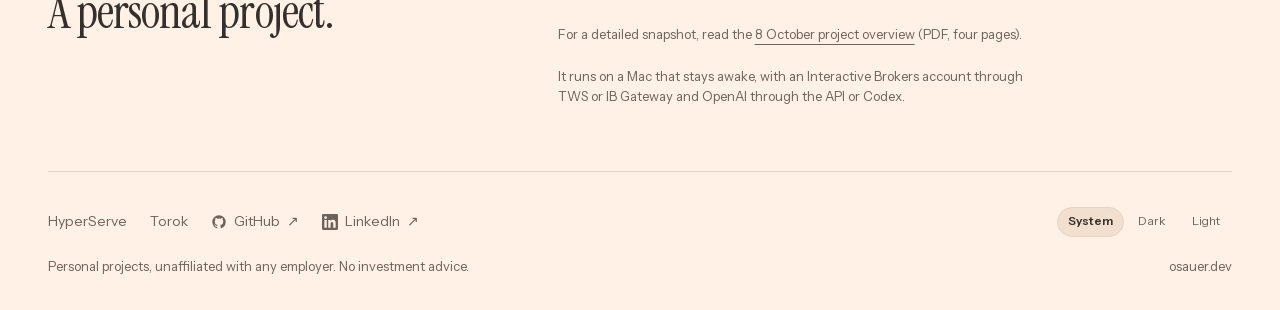
==== commit a27bdd49: "Plain, personal copy on the home and Desk pages; one name for Canary Home: the hero names the site a" ====
--- a/desk/index.html
+++ b/desk/index.html
@@ -3,8 +3,8 @@
 <head>
   <meta charset="utf-8">
   <meta name="viewport" content="width=device-width, initial-scale=1">
-  <title>Canary Desk | Portfolio analysis and risk review</title>
-  <meta name="description" content="A private portfolio workspace. Understand your returns, review risk, plan cash and watch the stocks you follow, with an AI analyst that reads your broker data.">
+  <title>Canary Desk | A private portfolio workspace for Interactive Brokers</title>
+  <meta name="description" content="A private project by Oliver Sauer: a Mac workspace for his own Interactive Brokers portfolio, with performance, risk review, a daily brief and a read-only AI analyst.">
   <link rel="canonical" href="https://osauer.dev/desk/">
   <link rel="icon" type="image/png" sizes="32x32" href="../assets/favicon-32.png?v=20261003-bold">
   <link rel="icon" type="image/svg+xml" href="../assets/favicon.svg?v=20261003-bold">
@@ -18,11 +18,14 @@
   <link rel="stylesheet" href="../assets/desk-showcase.css?v=20261008-r2">
   <meta property="og:type" content="website">
   <meta property="og:url" content="https://osauer.dev/desk/">
-  <meta property="og:title" content="Canary Desk | Portfolio analysis and risk review">
-  <meta property="og:description" content="A private portfolio workspace. Understand your returns, review risk, plan cash and watch the stocks you follow, with an AI analyst that reads your broker data.">
+  <meta property="og:title" content="Canary Desk | A private portfolio workspace for Interactive Brokers">
+  <meta property="og:description" content="A private project by Oliver Sauer: a Mac workspace for his own Interactive Brokers portfolio, with performance, risk review, a daily brief and a read-only AI analyst.">
   <meta property="og:image" content="https://osauer.dev/assets/desk-overview-social.jpg?v=20261008">
   <meta property="og:image:alt" content="Canary Desk portfolio workspace, using synthetic demonstration data">
   <meta name="twitter:card" content="summary_large_image">
+  <script type="application/ld+json">
+  {"@context":"https://schema.org","@type":"CreativeWork","name":"Canary Desk","url":"https://osauer.dev/desk/","description":"A private project by Oliver Sauer: a Mac workspace for his own Interactive Brokers portfolio, with performance, risk review, a daily brief and a read-only AI analyst.","author":{"@type":"Person","name":"Oliver Sauer","url":"https://osauer.dev/"},"isBasedOn":"https://osauer.dev/canary/"}
+  </script>
 </head><body data-desk-href="#decisions-title">
   <a class="skip" href="#main">Skip to content</a>
   <header class="wrap site-header">
@@ -30,7 +33,7 @@
     <nav class="site-nav" aria-label="Main">
       <a class="nav-work" href="../#work">Work</a>
       <a href="../desk/" aria-current="page">Canary Desk</a>
-      <a href="../canary/">Canary CLI</a>
+      <a href="../canary/">Canary</a>
       <a href="../#about">About</a>
       <a class="li-link nav-social external" href="https://www.linkedin.com/in/osauer/"><svg class="li" viewBox="0 0 24 24" width="16" height="16" fill="currentColor" aria-hidden="true"><path d="M20.45 20.45h-3.55v-5.57c0-1.33-.03-3.04-1.85-3.04-1.85 0-2.14 1.45-2.14 2.94v5.67H9.36V9h3.41v1.56h.05c.47-.9 1.63-1.85 3.36-1.85 3.6 0 4.27 2.37 4.27 5.45v6.29zM5.34 7.43a2.06 2.06 0 1 1 0-4.12 2.06 2.06 0 0 1 0 4.12zM7.12 20.45H3.56V9h3.56v11.45zM22.22 0H1.77C.79 0 0 .77 0 1.73v20.54C0 23.23.79 24 1.77 24h20.45c.98 0 1.78-.77 1.78-1.73V1.73C24 .77 23.2 0 22.22 0z"/></svg>LinkedIn</a>
     </nav>
@@ -39,18 +42,18 @@
     <section class="wrap hero project-intro" aria-labelledby="desk-title">
       <div><p class="kicker">Private workspace</p><h1 id="desk-title">Canary Desk</h1></div>
       <div class="intro-copy">
-        <p class="lead">See what changed in your portfolio and review the risks before deciding what comes next.</p>
-        <p class="note">Built around a self-managed Interactive Brokers portfolio. Runs on a Mac, with the broker account and OpenAI.</p>
+        <p class="lead">A workspace I built for my own Interactive Brokers portfolio: performance, risk review, a written daily brief and proposals to review.</p>
+        <p class="note">Runs on a Mac, with the broker account and OpenAI.</p>
                 <p class="note">A personal project by Oliver Sauer, not offered as a product or service.</p>
       </div>
     </section>
     <section class="wrap desk-tour story-tour" data-desk-tour data-selected="performance" id="decisions-title" aria-label="Canary Desk screenshot tour">
       <div class="tour-heading"><span>Explore Canary Desk</span><span>Real interface · synthetic data</span></div>
       <nav class="tour-choices" aria-label="Screenshot views">
-        <a data-tour-view="performance" href="../assets/desk-performance.webp?v=20261008-r2" data-dark="../assets/desk-performance-dark.webp?v=20261008-r2" data-mobile="../assets/phone-performance.webp?v=20261008-r2" data-mobile-dark="../assets/phone-performance-dark.webp?v=20261008-r2" data-title="How is my portfolio doing?" data-caption="Compare your return with the market, change the period and see the drawdown. Deposits and withdrawals stay separate from investment returns." data-alt="Canary Desk Performance view with portfolio navigation, period controls, a positive synthetic return chart and its benchmark">Performance</a>
-        <a data-tour-view="decisions" href="../assets/desk-decisions.webp?v=20261008" data-dark="../assets/desk-decisions-dark.webp?v=20261008" data-mobile="../assets/phone-decisions.webp?v=20261008" data-mobile-dark="../assets/phone-decisions-dark.webp?v=20261008" data-title="What needs my attention?" data-caption="Read each proposal with its reason. The analyst proposes; Canary checks the authority behind every order." data-alt="Canary Desk rule advice and protection proposals, using synthetic data">Decisions</a>
-        <a data-tour-view="opportunities" href="../assets/desk-opportunities.webp?v=20261008" data-dark="../assets/desk-opportunities-dark.webp?v=20261008" data-mobile="../assets/phone-opportunities.webp?v=20261008" data-mobile-dark="../assets/phone-opportunities-dark.webp?v=20261008" data-title="What deserves a closer look?" data-caption="New · Unusual volume, then a price that holds or rises, on one timeline. An observation to review, not a forecast. Any trade still needs your confirmation." data-alt="Synthetic NVDA chart in Opportunities, with a volume spike at 10:15 and a rising price at 10:20">Opportunities</a>
-        <a data-tour-view="cash" href="../assets/desk-cash-plan.webp?v=20261008-cash" data-dark="../assets/desk-cash-plan-dark.webp?v=20261008-cash" data-mobile="../assets/phone-cash-plan.webp?v=20261008-cash" data-mobile-dark="../assets/phone-cash-plan-dark.webp?v=20261008-cash" data-title="What cash can I put to work?" data-caption="See confirmed cash, the reserve and a proposed bill purchase together. This synthetic example shows a plan only; no order is sent." data-alt="Canary Desk synthetic cash plan with confirmed cash, a cash reserve and a proposed bill purchase; no order is sent">Cash</a>
+        <a data-tour-view="performance" href="../assets/desk-performance.webp?v=20261008-r2" data-dark="../assets/desk-performance-dark.webp?v=20261008-r2" data-mobile="../assets/phone-performance.webp?v=20261008-r2" data-mobile-dark="../assets/phone-performance-dark.webp?v=20261008-r2" data-title="Performance against the market" data-caption="Compare your return with the market, change the period and see the drawdown. Deposits and withdrawals stay separate from investment returns." data-alt="Canary Desk Performance view with portfolio navigation, period controls, a positive synthetic return chart and its benchmark">Performance</a>
+        <a data-tour-view="decisions" href="../assets/desk-decisions.webp?v=20261008" data-dark="../assets/desk-decisions-dark.webp?v=20261008" data-mobile="../assets/phone-decisions.webp?v=20261008" data-mobile-dark="../assets/phone-decisions-dark.webp?v=20261008" data-title="Decisions waiting for review" data-caption="Read each proposal with its reason. The analyst proposes; Canary checks the authority behind every order." data-alt="Canary Desk rule advice and protection proposals, using synthetic data">Decisions</a>
+        <a data-tour-view="opportunities" href="../assets/desk-opportunities.webp?v=20261008" data-dark="../assets/desk-opportunities-dark.webp?v=20261008" data-mobile="../assets/phone-opportunities.webp?v=20261008" data-mobile-dark="../assets/phone-opportunities-dark.webp?v=20261008" data-title="Setups on the watchlist" data-caption="New · Unusual volume, then a price that holds or rises, on one timeline. An observation to review, not a forecast. Any trade still needs your confirmation." data-alt="Synthetic NVDA chart in Opportunities, with a volume spike at 10:15 and a rising price at 10:20">Opportunities</a>
+        <a data-tour-view="cash" href="../assets/desk-cash-plan.webp?v=20261008-cash" data-dark="../assets/desk-cash-plan-dark.webp?v=20261008-cash" data-mobile="../assets/phone-cash-plan.webp?v=20261008-cash" data-mobile-dark="../assets/phone-cash-plan-dark.webp?v=20261008-cash" data-title="Planning surplus cash" data-caption="See confirmed cash, the reserve and a proposed bill purchase together. This synthetic example shows a plan only; no order is sent." data-alt="Canary Desk synthetic cash plan with confirmed cash, a cash reserve and a proposed bill purchase; no order is sent">Cash</a>
       </nav>
       <div class="tour-screen" id="desk-tour-screen">
         <a data-tour-open data-responsive-image href="../assets/desk-performance.webp?v=20261008-r2" aria-label="Enlarge the Performance screenshot">
@@ -58,30 +61,30 @@
         </a>
       </div>
       <div class="tour-caption">
-        <div><h2 data-tour-title>How is my portfolio doing?</h2><p data-tour-caption>Compare your return with the market, change the period and see the drawdown. Deposits and withdrawals stay separate from investment returns.</p></div>
+        <div><h2 data-tour-title>Performance against the market</h2><p data-tour-caption>Compare your return with the market, change the period and see the drawdown. Deposits and withdrawals stay separate from investment returns.</p></div>
         <a data-tour-full class="tour-full" href="../assets/desk-performance.webp?v=20261008-r2" aria-label="Enlarge the Performance screenshot">Enlarge image <span aria-hidden="true">＋</span></a>
       </div>
       <p class="tour-status" data-tour-status role="status"></p>
     </section>
     <section class="wrap section rhythm" aria-labelledby="day-title">
-      <header class="rhythm-heading"><p class="kicker">The daily routine</p><h2 id="day-title">A day with Desk.</h2></header>
+      <header class="rhythm-heading"><p class="kicker">The daily routine</p><h2 id="day-title">What runs, and when.</h2></header>
       <article><h3>Before the open</h3><p>A written brief each morning covers how your book did yesterday and what needs your attention today. When an official economic release comes out, you get a prompt review of what it means for your portfolio.</p></article>
-      <article><h3>Every minute</h3><p>Your risk rules check the book even when you are not watching. A rule that trips drafts the fix, such as a stop, an exit or a budget cut. An unhedged book gets a flag, not a hedge.</p></article>
+      <article><h3>Every minute</h3><p>Your risk rules check the portfolio every minute, whether or not Desk is open. A rule that trips drafts the fix, such as a stop, an exit or a budget cut. An unhedged book gets a flag, not a hedge.</p></article>
       <article><h3>While you’re away</h3><p>Automatic protection is off until you explicitly authorise selected rules in Canary. Those rules can submit orders to reduce positions within your limits, after a notice period in which you can veto the order. That period is half an hour by default. The AI analyst cannot send orders.</p></article>
       <article><h3>Idle cash</h3><p>A policy-based planner weighs same-currency government bills once commitments and liquidity reserves are covered. Off by default.</p></article>
     </section>
     <details class="wrap deep-dive">
       <summary><span>Read the brief and check daily activity</span><small>The written daily brief and the Operations view</small></summary>
       <section class="section split" aria-labelledby="daily-proof-title">
-        <div><p class="kicker">Daily use</p><h2 id="daily-proof-title">Read the brief.<br>Check what ran.</h2><p>The daily brief puts market context beside the portfolio. Operations shows completed work, upcoming reviews and items needing attention.</p></div>
+        <div><p class="kicker">Daily use</p><h2 id="daily-proof-title">The daily brief<br>and the operations log.</h2><p>The daily brief puts market context beside the portfolio. Operations shows completed work, upcoming reviews and items needing attention.</p></div>
         <div><figure class="fx-capture"><a href="../assets/desk-brief.webp?v=20261008" data-responsive-image target="_blank" rel="noopener" aria-label="Enlarge daily brief screenshot"><picture><source data-theme-source data-media="(max-width: 760px)" media="(max-width: 760px) and (prefers-color-scheme: dark)" srcset="../assets/phone-brief-dark.webp?v=20261008" width="326" height="361"><source media="(max-width: 760px)" srcset="../assets/phone-brief.webp?v=20261008" width="326" height="361"><source data-theme-source data-media="all" media="(prefers-color-scheme: dark)" srcset="../assets/desk-brief-dark.webp?v=20261008" width="445" height="315"><img src="../assets/desk-brief.webp?v=20261008" alt="Daily brief in the current Desk interface, using synthetic demonstration data" loading="lazy" width="445" height="315"></picture></a><figcaption>The written brief, with its date and portfolio context. Synthetic data · select to enlarge</figcaption></figure><figure class="fx-capture"><a href="../assets/desk-operations.webp?v=20261008" data-responsive-image target="_blank" rel="noopener" aria-label="Enlarge operations screenshot"><picture><source data-theme-source data-media="(max-width: 760px)" media="(max-width: 760px) and (prefers-color-scheme: dark)" srcset="../assets/phone-operations-dark.webp?v=20261008" width="358" height="1303"><source media="(max-width: 760px)" srcset="../assets/phone-operations.webp?v=20261008" width="358" height="1303"><source data-theme-source data-media="all" media="(prefers-color-scheme: dark)" srcset="../assets/desk-operations-dark.webp?v=20261008" width="1136" height="1113"><img src="../assets/desk-operations.webp?v=20261008" alt="Operations in the current Desk interface, using synthetic demonstration data" loading="lazy" width="1136" height="1113"></picture></a><figcaption>Daily activity and upcoming reviews. Synthetic data · select to enlarge</figcaption></figure></div>
       </section>
     </details>
     <section class="wrap section split opportunity-spotlight" id="opportunities" aria-labelledby="opportunities-title">
       <div>
         <p class="kicker">Opportunities</p>
-        <h2 id="opportunities-title">You choose the stocks.<br>Desk keeps watch.</h2>
-        <p>Pick up to 20 stocks you know. While you work, Desk watches them for unusual volume followed by a price that holds or rises, and brings the setup to you with the chart behind it.</p>
+        <h2 id="opportunities-title">A watchlist you choose,<br>checked through the day.</h2>
+        <p>Pick up to 20 stocks you know. Through the session, Desk checks them for unusual volume followed by a price that holds or rises, and shows the setup with the chart behind it.</p>
         <p>You decide what happens next. Choose the stock or a listed call, see the dated bid and ask beside your limit, and review the order before you confirm it.</p>
         <p class="note">An observation, not a forecast. Each entry needs your confirmation and must clear Canary’s risk checks. If one is held, Desk tells you why.</p>
         <div class="cash-story">
@@ -104,7 +107,7 @@
     <section class="section split fx-feature" aria-labelledby="fx-title">
       <div>
         <p class="kicker">Portfolio performance</p>
-        <h2 id="fx-title">The currency effect,<br>accounted for.</h2>
+        <h2 id="fx-title">The currency effect<br>on P&amp;L.</h2>
         <p>A foreign holding can rise while its currency pulls your P&amp;L down. Performance → FX shows the currency contribution in your account’s base currency for the day, week, month and year to date.</p>
       </div>
       <div class="fx-explanation">
@@ -167,16 +170,16 @@
     <section class="section split cash-feature" aria-labelledby="sweep-title">
       <div>
         <p class="kicker">Cash sweep</p>
-        <h2 id="sweep-title">Plan the surplus.<br>Keep the reserve.</h2>
+        <h2 id="sweep-title">Surplus cash,<br>reserve first.</h2>
         <p>The cash-sweep planner considers short-dated government bills in the currency you hold, after commitments, liquidity needs and your policy buffer.</p>
         <p>Review the bill, its maturity, price and fees, and the estimated gain after spread, fees and the cash interest you forgo. You choose which currency comes first. Settled cash must be current enough to include confirmed trades.</p>
-        <p>The sweep is off by default. Commissioning needs your calibrated policy and current settlement evidence, and sending an order is a separate authority you grant.</p>
+        <p>The sweep is off by default. Turning it on needs calibrated reserves in your policy and current settlement records, and sending an order is a separate authority you grant.</p>
         <p class="note">Bills can lose value if sold before maturity.</p>
       </div>
       <div class="cash-story">
         <ol class="cash-flow" aria-label="How the cash sweep works">
           <li><span class="kicker">01 · Keep liquid</span><b>Cash for the book</b><p>Commitments, liquidity needs and your buffer come first.</p></li>
-          <li><span class="kicker">02 · Put the surplus to work</span><b>Same-currency bills</b><p>The plan picks a short-dated bill in the same currency. Any purchase still needs evidence and your authority.</p></li>
+          <li><span class="kicker">02 · Invest the surplus</span><b>Same-currency bills</b><p>The plan picks a short-dated bill in the same currency. Any purchase still needs evidence and your authority.</p></li>
           <li><span class="kicker">03 · Replenish cash</span><b>Maturity or a reviewed sale</b><p>Bills mature back to cash; a liquidity shortfall can prompt a sale. Sale proceeds must settle.</p></li>
         </ol>
         <p class="cash-story-note">Each proposal keeps its reason and decision history, and missing evidence holds the sweep.</p>
@@ -191,7 +194,7 @@
       <summary><span>Explore the market and mobile views</span><small>Price, participation and a workspace on your phone</small></summary>
     <section class="section market-pocket" aria-labelledby="market-pocket-title">
       <div class="market-pocket-head">
-        <div><p class="kicker">Market context · Remote access</p><h2 id="market-pocket-title">Read the market.<br>Carry the desk.</h2></div>
+        <div><p class="kicker">Market context · Remote access</p><h2 id="market-pocket-title">Market context,<br>and Desk on your phone.</h2></div>
         <p>Price, participation and trading activity share one timeline. Desk adapts to a phone browser, and Canary’s paired app shows your book and sends alerts.</p>
       </div>
       <div class="market-pocket-stage">
@@ -217,17 +220,17 @@
     <section class="section features" aria-labelledby="features-title">
       <div class="features-head"><p class="kicker">Full features</p><h2 id="features-title">What’s inside.</h2></div>
       <div class="features-grid">
-      <div class="feature-group"><h3>Market context</h3><ul><li><b>Market regime</b>Eight readings in six groups, from volatility and credit to dealer gamma and breadth, feed one regime stage.</li><li><b>Breadth</b>How many S&amp;P 500 names trade above their 50- and 200-day averages, with new highs and lows.</li><li><b>Live market data</b>Indices, VIX and your holdings through the day, each quote with its age.</li><li><b>Calendar</b>Earnings and macro events ahead, flagged against what you hold. Official releases get a prompt impact review.</li><li><b>Borrowing costs · new</b>Dated borrow rates for the stocks you follow, and a wider US screen by fee, price and liquidity.</li><li><b>Short interest · new</b>FINRA’s reported short positions and days to cover, with the report date always shown.</li></ul></div>
+      <div class="feature-group"><h3>Market context</h3><ul><li><b>Market regime</b>Eight readings in six groups, from volatility and credit to dealer gamma and breadth, feed one regime stage.</li><li><b>Breadth</b>How many S&amp;P 500 names trade above their 50- and 200-day averages, with new highs and lows.</li><li><b>Live market data</b>Indices, VIX and your holdings through the day, each quote with its age.</li><li><b>Calendar</b>Earnings and macro events ahead, flagged against what you hold. Official releases get a prompt impact review.</li><li><b>Borrowing costs</b>Dated borrow rates for the stocks you follow, and a wider US screen by fee, price and liquidity.</li><li><b>Short interest</b>FINRA’s reported short positions and days to cover, with the report date always shown.</li></ul></div>
       <div class="feature-group"><h3>Your book</h3><ul><li><b>Performance</b>Returns from broker statements, measured against SPY, with drawdown.</li><li><b>FX contribution</b>The currency effect on P&amp;L for Day, WTD, MTD and YTD, backed by daily statements.</li><li><b>Lending income</b>Dated shares on loan and earned net fees, linked from each holding and readable by Desk’s analyst.</li><li><b>Account value</b>Deposits and withdrawals marked on the balance, kept apart from investment returns.</li><li><b>Edge</b>What your trades delivered compared with leaving the position alone, one step from Portfolio.</li><li><b>Exposure</b>Allocation by sector, stocks against options, and margin headroom.</li><li><b>Reconciliation</b>Figures checked against broker statements. Gaps stay visible.</li></ul></div>
       <div class="feature-group"><h3>Protection</h3><ul><li><b>Risk rulebook</b>Your limits, checked every minute.</li><li><b>Stress signal</b>An early warning when the regime turns.</li><li><b>Protection proposals</b>Stops, exits, trims and budget cuts, each with its reason.</li></ul></div>
-      <div class="feature-group"><h3>Orders and cash</h3><ul><li><b>Pre-authorised rules</b>Off until you explicitly authorise selected protection rules in Canary. Each reduction waits through its veto window and must stay within your limits.</li><li><b>Queue for the open</b>Confirm a reduction while the market is shut; it goes out shortly after the open.</li><li><b>Cash sweep</b>A same-currency bill planner with your currency order and the estimated gain after costs. Off by default; commissioning needs calibrated reserves and current settlement evidence.</li></ul></div>
-      <div class="feature-group"><h3>Every day</h3><ul><li><b>Morning brief</b>How yesterday went and what’s on today, written by one model and edited by another.</li><li><b>AI analyst</b>Ask about any position or risk. Answers cite their sources.</li><li><b>Decisions</b>Assessments and proposals in one place, ready for your call.</li><li><b>Opportunities · new</b>Up to 20 stocks you choose, watched for unusual volume and a price that holds or rises. You see a dated quote before setting a limit, and eligible entries get a timing review. A setup is a hypothesis, and every order needs your confirmation.</li></ul></div>
+      <div class="feature-group"><h3>Orders and cash</h3><ul><li><b>Pre-authorised rules</b>Off until you explicitly authorise selected protection rules in Canary. Each reduction waits through its veto window and must stay within your limits.</li><li><b>Queue for the open</b>Confirm a reduction while the market is shut; it goes out shortly after the open.</li><li><b>Cash sweep</b>A same-currency bill planner with your currency order and the estimated gain after costs. Off by default; turning it on needs calibrated reserves and current settlement records.</li></ul></div>
+      <div class="feature-group"><h3>Every day</h3><ul><li><b>Morning brief</b>How yesterday went and what’s on today, written by one model and checked by a second.</li><li><b>AI analyst</b>Ask about any position or risk. Answers cite their sources.</li><li><b>Decisions</b>Assessments and proposals in one place, ready for your call.</li><li><b>Opportunities</b>Up to 20 stocks you choose, watched for unusual volume and a price that holds or rises. You see a dated quote before setting a limit, and eligible entries get a timing review. A setup is a hypothesis, and every order needs your confirmation.</li></ul></div>
       <div class="feature-group"><h3>Always on</h3><ul><li><b>Around the clock</b>Runs day and night on a dedicated Mac mini, or any Mac that stays awake.</li><li><b>From your laptop</b>Reach it over a private, encrypted link.</li><li><b>Notifications</b>Local macOS alerts report changes that need your attention. Canary’s paired app carries order alerts and vetoes. Confirm orders at the Mac with Touch ID or Apple Watch.</li></ul></div>
       </div>
     </section>
     </details>
     <section class="wrap section split" aria-labelledby="control-title">
-      <div><p class="kicker">Your data and decisions</p><h2 id="control-title">Analysis on your terms.</h2></div>
+      <div><p class="kicker">Your data and decisions</p><h2 id="control-title">Where your data goes,<br>and who can act.</h2></div>
       <div>
         <p>Desk runs on your Mac. OpenAI receives the portfolio evidence needed for analysis through your API or Codex connection. Broker requests go to Interactive Brokers, and market research uses external data sources. Desk sends no telemetry or portfolio data to its maker.</p>
         <p>The AI analyst can read, explain and propose. An order reviewed in Desk needs your confirmation on a registered device. Separately, you can explicitly authorise selected protection rules in Canary to act within limits after a veto window. The cash sweep requires separate authorisation. Every order must pass Canary’s checks.</p>
@@ -236,15 +239,15 @@
       </div>
     </section>
     <section class="wrap section foundation" aria-labelledby="engine-title">
-      <div><p class="kicker">Under the hood</p><img class="mark" src="../assets/canary-icon.png" width="192" height="192" alt=""><h2 id="engine-title">Canary CLI</h2></div>
-      <p>Canary CLI does the broker work. It holds the connection, the records, the rules and the proposals, and runs the checks every order must pass. It is open source. Canary Desk adds the schedule, the AI analyst and the console on top.</p>
-      <div class="link-stack"><a class="text-link" href="../canary/">See Canary CLI<span class="arrow" aria-hidden="true">→</span></a><a class="text-link gh-link" href="https://github.com/osauer/canary"><svg class="gh" viewBox="0 0 24 24" width="16" height="16" fill="currentColor" aria-hidden="true"><path fill-rule="evenodd" clip-rule="evenodd" d="M12 2C6.477 2 2 6.484 2 12.017c0 4.425 2.865 8.18 6.839 9.504.5.092.682-.217.682-.483 0-.237-.008-.868-.013-1.703-2.782.605-3.369-1.343-3.369-1.343-.454-1.158-1.11-1.466-1.11-1.466-.908-.62.069-.608.069-.608 1.003.07 1.53 1.032 1.53 1.032.892 1.53 2.341 1.088 2.91.832.092-.647.35-1.088.636-1.338-2.22-.253-4.555-1.113-4.555-4.951 0-1.093.39-1.988 1.029-2.688-.103-.253-.446-1.272.098-2.65 0 0 .84-.27 2.75 1.026A9.564 9.564 0 0112 6.844c.85.004 1.705.115 2.504.337 1.909-1.296 2.747-1.027 2.747-1.027.546 1.379.202 2.398.1 2.651.64.7 1.028 1.595 1.028 2.688 0 3.848-2.339 4.695-4.566 4.943.359.309.678.92.678 1.855 0 1.338-.012 2.419-.012 2.747 0 .268.18.58.688.482A10.019 10.019 0 0022 12.017C22 6.484 17.522 2 12 2z"/></svg>GitHub<span class="arrow" aria-hidden="true">↗</span></a></div>
+      <div><p class="kicker">Under the hood</p><img class="mark" src="../assets/canary-icon.png" width="192" height="192" alt=""><h2 id="engine-title">Canary</h2></div>
+      <p>Canary does the broker work. It holds the connection, the records, the rules and the proposals, and runs the checks every order must pass. It is open source. Canary Desk adds the schedule, the AI analyst and the console on top.</p>
+      <div class="link-stack"><a class="text-link" href="../canary/">See Canary<span class="arrow" aria-hidden="true">→</span></a><a class="text-link gh-link" href="https://github.com/osauer/canary"><svg class="gh" viewBox="0 0 24 24" width="16" height="16" fill="currentColor" aria-hidden="true"><path fill-rule="evenodd" clip-rule="evenodd" d="M12 2C6.477 2 2 6.484 2 12.017c0 4.425 2.865 8.18 6.839 9.504.5.092.682-.217.682-.483 0-.237-.008-.868-.013-1.703-2.782.605-3.369-1.343-3.369-1.343-.454-1.158-1.11-1.466-1.11-1.466-.908-.62.069-.608.069-.608 1.003.07 1.53 1.032 1.53 1.032.892 1.53 2.341 1.088 2.91.832.092-.647.35-1.088.636-1.338-2.22-.253-4.555-1.113-4.555-4.951 0-1.093.39-1.988 1.029-2.688-.103-.253-.446-1.272.098-2.65 0 0 .84-.27 2.75 1.026A9.564 9.564 0 0112 6.844c.85.004 1.705.115 2.504.337 1.909-1.296 2.747-1.027 2.747-1.027.546 1.379.202 2.398.1 2.651.64.7 1.028 1.595 1.028 2.688 0 3.848-2.339 4.695-4.566 4.943.359.309.678.92.678 1.855 0 1.338-.012 2.419-.012 2.747 0 .268.18.58.688.482A10.019 10.019 0 0022 12.017C22 6.484 17.522 2 12 2z"/></svg>GitHub<span class="arrow" aria-hidden="true">↗</span></a></div>
     </section>
     <section class="wrap invitation" id="preview" aria-labelledby="preview-title">
-      <div><p class="kicker">About the project</p><h2 id="preview-title">Built for a<br>working portfolio.</h2></div>
-      <div>
-        <p>Canary Desk is a personal project and is not offered as a product or service. Canary CLI, the engine underneath, is open source.</p>
-        <p class="note">For a detailed snapshot, read the <a href="../assets/sheet/canary-desk-product-sheet-2026-10-08.pdf">8 October product sheet</a> (PDF, four pages).</p>
+      <div><p class="kicker">About the project</p><h2 id="preview-title">A personal project.</h2></div>
+      <div>
+        <p>Canary Desk is a personal project and is not offered as a product or service. Canary, the engine underneath, is open source.</p>
+        <p class="note">For a detailed snapshot, read the <a href="../assets/sheet/canary-desk-product-sheet-2026-10-08.pdf">8 October project overview</a> (PDF, four pages).</p>
         <p class="note">It runs on a Mac that stays awake, with an Interactive Brokers account through TWS or IB Gateway and OpenAI through the API or Codex.</p>
       </div>
     </section>
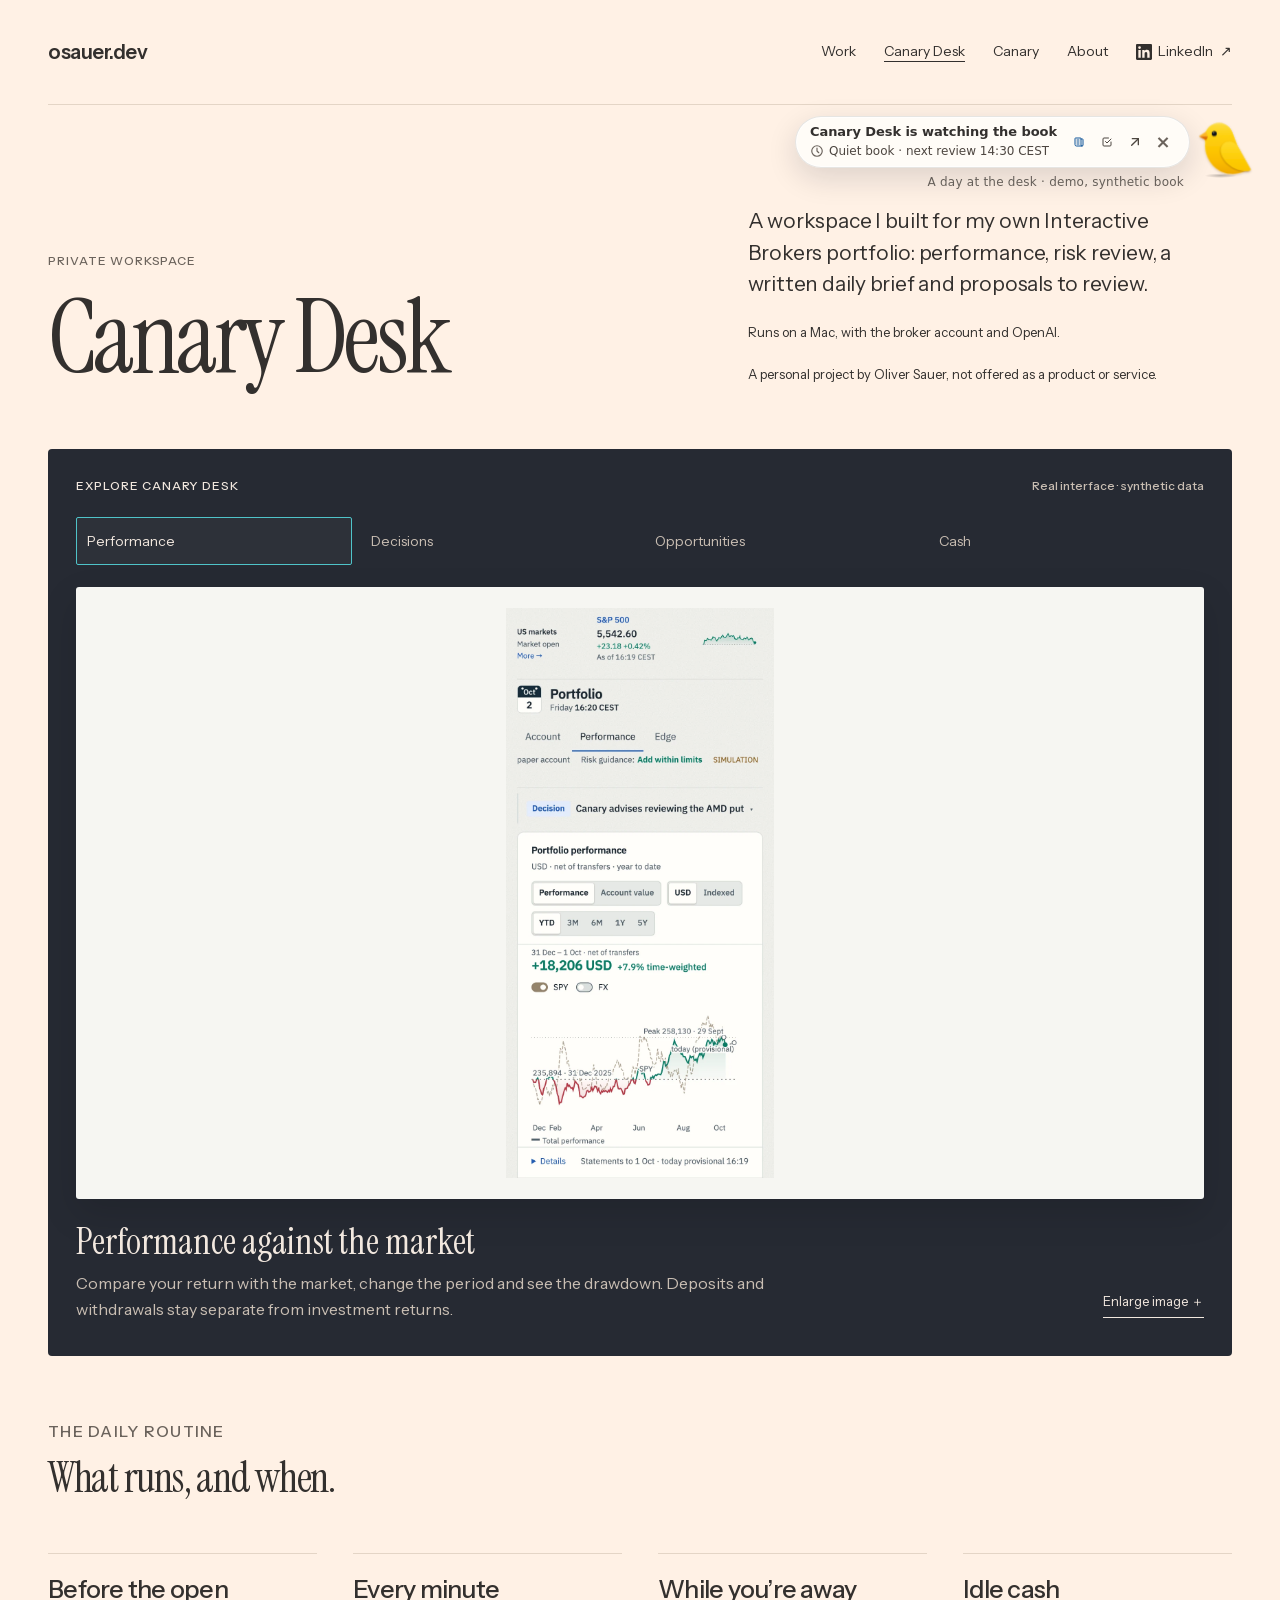
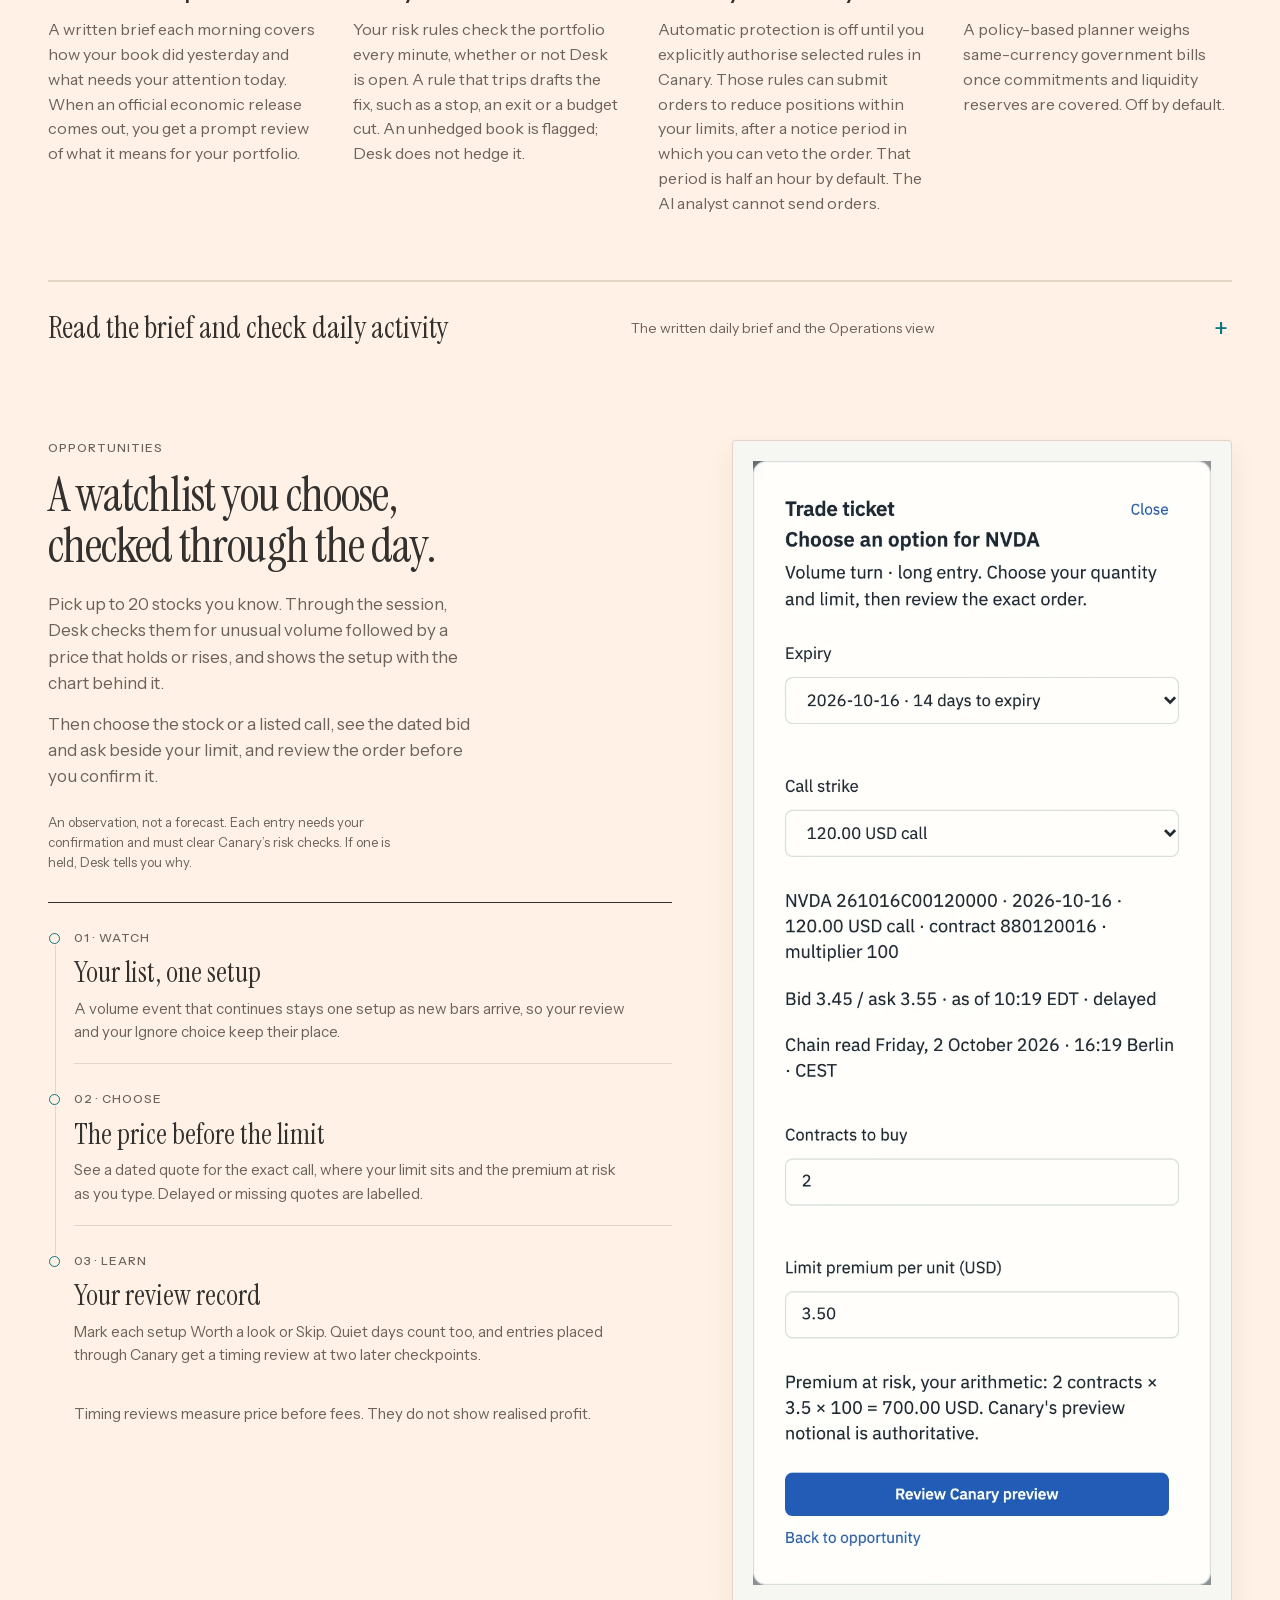
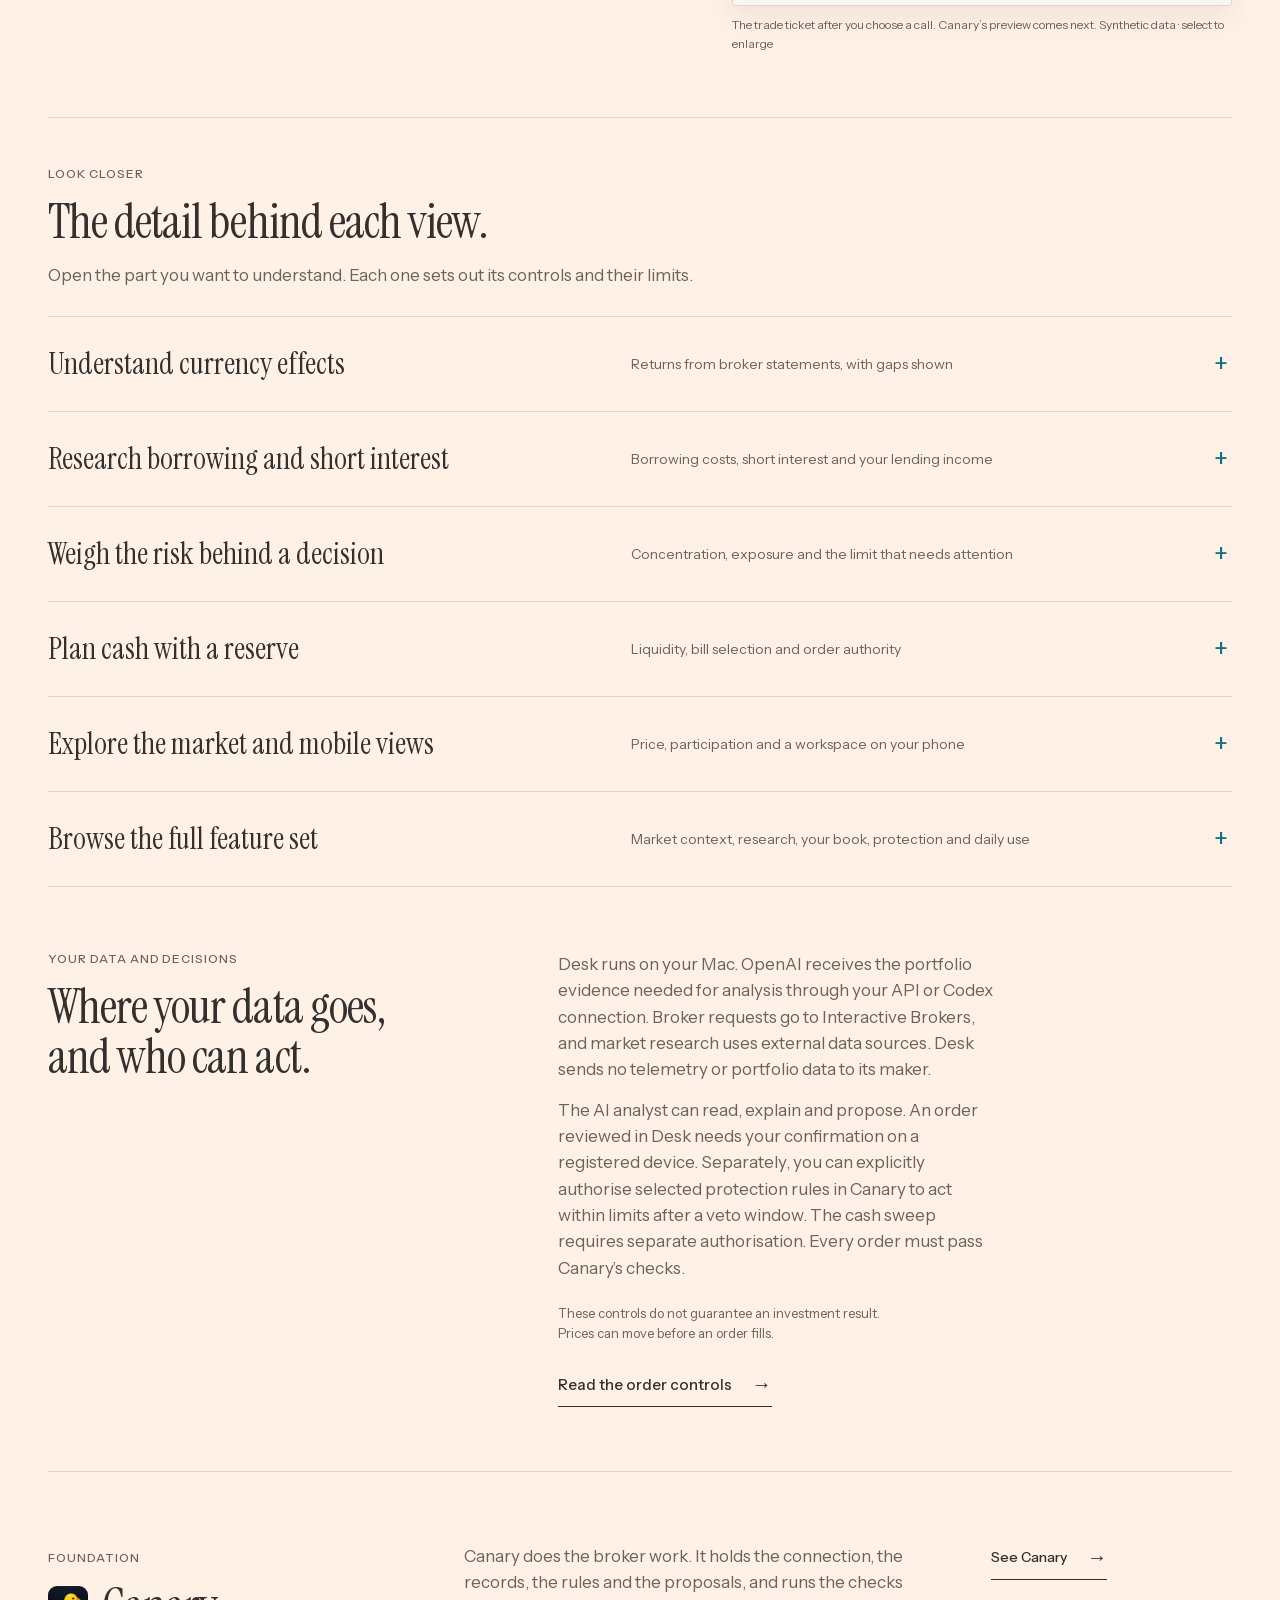
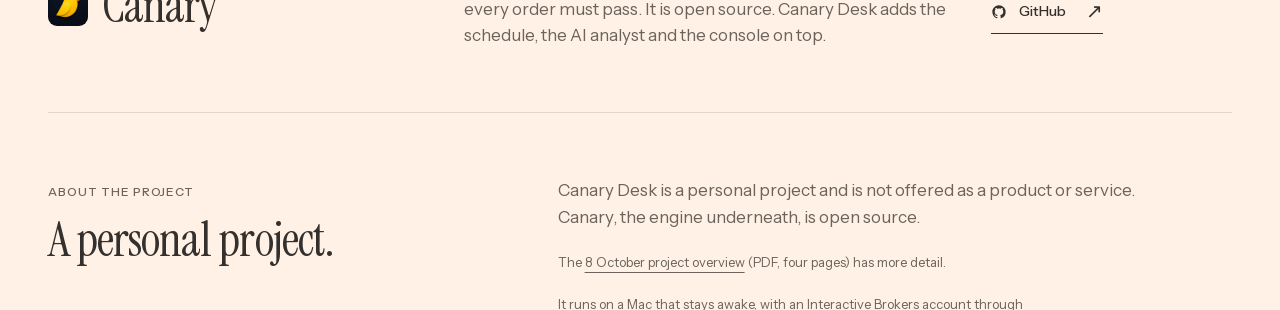
==== commit f4aaea48: "Desk page: plain wording in place of slogans and wordplay A final slop pass: "gets a flag, not a hed" ====
--- a/desk/index.html
+++ b/desk/index.html
@@ -69,7 +69,7 @@
     <section class="wrap section rhythm" aria-labelledby="day-title">
       <header class="rhythm-heading"><p class="kicker">The daily routine</p><h2 id="day-title">What runs, and when.</h2></header>
       <article><h3>Before the open</h3><p>A written brief each morning covers how your book did yesterday and what needs your attention today. When an official economic release comes out, you get a prompt review of what it means for your portfolio.</p></article>
-      <article><h3>Every minute</h3><p>Your risk rules check the portfolio every minute, whether or not Desk is open. A rule that trips drafts the fix, such as a stop, an exit or a budget cut. An unhedged book gets a flag, not a hedge.</p></article>
+      <article><h3>Every minute</h3><p>Your risk rules check the portfolio every minute, whether or not Desk is open. A rule that trips drafts the fix, such as a stop, an exit or a budget cut. An unhedged book is flagged; Desk does not hedge it.</p></article>
       <article><h3>While you’re away</h3><p>Automatic protection is off until you explicitly authorise selected rules in Canary. Those rules can submit orders to reduce positions within your limits, after a notice period in which you can veto the order. That period is half an hour by default. The AI analyst cannot send orders.</p></article>
       <article><h3>Idle cash</h3><p>A policy-based planner weighs same-currency government bills once commitments and liquidity reserves are covered. Off by default.</p></article>
     </section>
@@ -85,13 +85,13 @@
         <p class="kicker">Opportunities</p>
         <h2 id="opportunities-title">A watchlist you choose,<br>checked through the day.</h2>
         <p>Pick up to 20 stocks you know. Through the session, Desk checks them for unusual volume followed by a price that holds or rises, and shows the setup with the chart behind it.</p>
-        <p>You decide what happens next. Choose the stock or a listed call, see the dated bid and ask beside your limit, and review the order before you confirm it.</p>
+        <p>Then choose the stock or a listed call, see the dated bid and ask beside your limit, and review the order before you confirm it.</p>
         <p class="note">An observation, not a forecast. Each entry needs your confirmation and must clear Canary’s risk checks. If one is held, Desk tells you why.</p>
         <div class="cash-story">
         <ol class="cash-flow" aria-label="How Opportunities works">
           <li><span class="kicker">01 · Watch</span><b>Your list, one setup</b><p>A volume event that continues stays one setup as new bars arrive, so your review and your Ignore choice keep their place.</p></li>
           <li><span class="kicker">02 · Choose</span><b>The price before the limit</b><p>See a dated quote for the exact call, where your limit sits and the premium at risk as you type. Delayed or missing quotes are labelled.</p></li>
-          <li><span class="kicker">03 · Learn</span><b>A record worth keeping</b><p>Mark each setup Worth a look or Skip. Quiet days count too, and entries placed through Canary get a timing review at two later checkpoints.</p></li>
+          <li><span class="kicker">03 · Learn</span><b>Your review record</b><p>Mark each setup Worth a look or Skip. Quiet days count too, and entries placed through Canary get a timing review at two later checkpoints.</p></li>
         </ol>
         <p class="cash-story-note">Timing reviews measure price before fees. They do not show realised profit.</p>
         </div>
@@ -122,7 +122,7 @@
         </div>
         <p>Daily contributions reconcile to completed broker statements. The reporting cutoff and any missing days stay visible, and an incomplete period shows no total. The figure is the currency effect on valuation, kept apart from realised Forex lot P&amp;L.</p>
         <a class="text-link" href="../canary/docs/start/reporting.html#fx-contribution">How FX is measured<span class="arrow" aria-hidden="true">→</span></a>
-        <p class="account-value-note">Account value marks deposits and withdrawals on the balance, so moving money never reads as making money.</p>
+        <p class="account-value-note">Account value marks deposits and withdrawals on the balance, so deposits are not counted as returns.</p>
         <figure class="fx-capture">
           <a href="../assets/desk-account-value.webp?v=20261008" data-responsive-image target="_blank" rel="noopener" aria-label="Enlarge Account value screenshot">
             <picture><source data-theme-source data-media="(max-width: 760px)" media="(max-width: 760px) and (prefers-color-scheme: dark)" srcset="../assets/phone-account-value-dark.webp?v=20261008" width="358" height="543"><source media="(max-width: 760px)" srcset="../assets/phone-account-value.webp?v=20261008" width="358" height="543"><source data-theme-source data-media="all" media="(prefers-color-scheme: dark)" srcset="../assets/desk-account-value-dark.webp?v=20261008" width="960" height="471"><img src="../assets/desk-account-value.webp?v=20261008" alt="Desk Account value for the year to date, including transfers, with a withdrawal marked on the line, using synthetic data" loading="lazy" width="960" height="471"></picture>
@@ -133,7 +133,7 @@
     </section>
     </details>
     <details class="wrap deep-dive">
-      <summary><span>Look beyond the price</span><small>Borrowing costs, short interest and your lending income</small></summary>
+      <summary><span>Research borrowing and short interest</span><small>Borrowing costs, short interest and your lending income</small></summary>
       <section class="section split research-feature" aria-labelledby="research-title">
         <div>
           <p class="kicker">Research</p>
@@ -201,11 +201,11 @@
         <div class="market-studies">
           <figure>
             <a href="../assets/desk-market-price.webp?v=20261008" data-responsive-image target="_blank" rel="noopener" aria-label="Enlarge market price chart"><picture><source data-theme-source data-media="(max-width: 760px)" media="(max-width: 760px) and (prefers-color-scheme: dark)" srcset="../assets/phone-market-price-dark.webp?v=20261008" width="358" height="417"><source media="(max-width: 760px)" srcset="../assets/phone-market-price.webp?v=20261008" width="358" height="417"><source data-theme-source data-media="all" media="(prefers-color-scheme: dark)" srcset="../assets/desk-market-price-dark.webp?v=20261008" width="1136" height="319"><img src="../assets/desk-market-price.webp?v=20261008" alt="Market leaders compared with SPY and QQQ in Desk, using synthetic data" loading="lazy" width="1136" height="319"></picture></a>
-            <figcaption><span>Who is carrying the market?</span><span>Synthetic data · select to enlarge</span></figcaption>
+            <figcaption><span>Which stocks are moving the index.</span><span>Synthetic data · select to enlarge</span></figcaption>
           </figure>
           <figure>
             <a href="../assets/desk-market-breadth.webp?v=20261008" data-responsive-image target="_blank" rel="noopener" aria-label="Enlarge market participation chart"><picture><source data-theme-source data-media="(max-width: 760px)" media="(max-width: 760px) and (prefers-color-scheme: dark)" srcset="../assets/phone-market-breadth-dark.webp?v=20261008" width="358" height="491"><source media="(max-width: 760px)" srcset="../assets/phone-market-breadth.webp?v=20261008" width="358" height="491"><source data-theme-source data-media="all" media="(prefers-color-scheme: dark)" srcset="../assets/desk-market-breadth-dark.webp?v=20261008" width="1136" height="376"><img src="../assets/desk-market-breadth.webp?v=20261008" alt="Market participation chart comparing leaders and the S&amp;P 500, with a marked history gap, using synthetic data" loading="lazy" width="1136" height="376"></picture></a>
-            <figcaption><span>How widely is strength shared?</span><span>Synthetic data · select to enlarge</span></figcaption>
+            <figcaption><span>How broad the advance is.</span><span>Synthetic data · select to enlarge</span></figcaption>
           </figure>
         </div>
         <figure class="pocket-shot">
@@ -224,7 +224,7 @@
       <div class="feature-group"><h3>Your book</h3><ul><li><b>Performance</b>Returns from broker statements, measured against SPY, with drawdown.</li><li><b>FX contribution</b>The currency effect on P&amp;L for Day, WTD, MTD and YTD, backed by daily statements.</li><li><b>Lending income</b>Dated shares on loan and earned net fees, linked from each holding and readable by Desk’s analyst.</li><li><b>Account value</b>Deposits and withdrawals marked on the balance, kept apart from investment returns.</li><li><b>Edge</b>What your trades delivered compared with leaving the position alone, one step from Portfolio.</li><li><b>Exposure</b>Allocation by sector, stocks against options, and margin headroom.</li><li><b>Reconciliation</b>Figures checked against broker statements. Gaps stay visible.</li></ul></div>
       <div class="feature-group"><h3>Protection</h3><ul><li><b>Risk rulebook</b>Your limits, checked every minute.</li><li><b>Stress signal</b>An early warning when the regime turns.</li><li><b>Protection proposals</b>Stops, exits, trims and budget cuts, each with its reason.</li></ul></div>
       <div class="feature-group"><h3>Orders and cash</h3><ul><li><b>Pre-authorised rules</b>Off until you explicitly authorise selected protection rules in Canary. Each reduction waits through its veto window and must stay within your limits.</li><li><b>Queue for the open</b>Confirm a reduction while the market is shut; it goes out shortly after the open.</li><li><b>Cash sweep</b>A same-currency bill planner with your currency order and the estimated gain after costs. Off by default; turning it on needs calibrated reserves and current settlement records.</li></ul></div>
-      <div class="feature-group"><h3>Every day</h3><ul><li><b>Morning brief</b>How yesterday went and what’s on today, written by one model and checked by a second.</li><li><b>AI analyst</b>Ask about any position or risk. Answers cite their sources.</li><li><b>Decisions</b>Assessments and proposals in one place, ready for your call.</li><li><b>Opportunities</b>Up to 20 stocks you choose, watched for unusual volume and a price that holds or rises. You see a dated quote before setting a limit, and eligible entries get a timing review. A setup is a hypothesis, and every order needs your confirmation.</li></ul></div>
+      <div class="feature-group"><h3>Every day</h3><ul><li><b>Morning brief</b>How yesterday went and what’s on today, written by one model and checked by a second.</li><li><b>AI analyst</b>Ask about any position or risk. Answers cite their sources.</li><li><b>Decisions</b>Assessments and proposals listed together for review.</li><li><b>Opportunities</b>Up to 20 stocks you choose, watched for unusual volume and a price that holds or rises. You see a dated quote before setting a limit, and eligible entries get a timing review. A setup is a hypothesis, and every order needs your confirmation.</li></ul></div>
       <div class="feature-group"><h3>Always on</h3><ul><li><b>Around the clock</b>Runs day and night on a dedicated Mac mini, or any Mac that stays awake.</li><li><b>From your laptop</b>Reach it over a private, encrypted link.</li><li><b>Notifications</b>Local macOS alerts report changes that need your attention. Canary’s paired app carries order alerts and vetoes. Confirm orders at the Mac with Touch ID or Apple Watch.</li></ul></div>
       </div>
     </section>
@@ -239,7 +239,7 @@
       </div>
     </section>
     <section class="wrap section foundation" aria-labelledby="engine-title">
-      <div><p class="kicker">Under the hood</p><img class="mark" src="../assets/canary-icon.png" width="192" height="192" alt=""><h2 id="engine-title">Canary</h2></div>
+      <div><p class="kicker">Foundation</p><img class="mark" src="../assets/canary-icon.png" width="192" height="192" alt=""><h2 id="engine-title">Canary</h2></div>
       <p>Canary does the broker work. It holds the connection, the records, the rules and the proposals, and runs the checks every order must pass. It is open source. Canary Desk adds the schedule, the AI analyst and the console on top.</p>
       <div class="link-stack"><a class="text-link" href="../canary/">See Canary<span class="arrow" aria-hidden="true">→</span></a><a class="text-link gh-link" href="https://github.com/osauer/canary"><svg class="gh" viewBox="0 0 24 24" width="16" height="16" fill="currentColor" aria-hidden="true"><path fill-rule="evenodd" clip-rule="evenodd" d="M12 2C6.477 2 2 6.484 2 12.017c0 4.425 2.865 8.18 6.839 9.504.5.092.682-.217.682-.483 0-.237-.008-.868-.013-1.703-2.782.605-3.369-1.343-3.369-1.343-.454-1.158-1.11-1.466-1.11-1.466-.908-.62.069-.608.069-.608 1.003.07 1.53 1.032 1.53 1.032.892 1.53 2.341 1.088 2.91.832.092-.647.35-1.088.636-1.338-2.22-.253-4.555-1.113-4.555-4.951 0-1.093.39-1.988 1.029-2.688-.103-.253-.446-1.272.098-2.65 0 0 .84-.27 2.75 1.026A9.564 9.564 0 0112 6.844c.85.004 1.705.115 2.504.337 1.909-1.296 2.747-1.027 2.747-1.027.546 1.379.202 2.398.1 2.651.64.7 1.028 1.595 1.028 2.688 0 3.848-2.339 4.695-4.566 4.943.359.309.678.92.678 1.855 0 1.338-.012 2.419-.012 2.747 0 .268.18.58.688.482A10.019 10.019 0 0022 12.017C22 6.484 17.522 2 12 2z"/></svg>GitHub<span class="arrow" aria-hidden="true">↗</span></a></div>
     </section>
@@ -247,7 +247,7 @@
       <div><p class="kicker">About the project</p><h2 id="preview-title">A personal project.</h2></div>
       <div>
         <p>Canary Desk is a personal project and is not offered as a product or service. Canary, the engine underneath, is open source.</p>
-        <p class="note">For a detailed snapshot, read the <a href="../assets/sheet/canary-desk-product-sheet-2026-10-08.pdf">8 October project overview</a> (PDF, four pages).</p>
+        <p class="note">The <a href="../assets/sheet/canary-desk-product-sheet-2026-10-08.pdf">8 October project overview</a> (PDF, four pages) has more detail.</p>
         <p class="note">It runs on a Mac that stays awake, with an Interactive Brokers account through TWS or IB Gateway and OpenAI through the API or Codex.</p>
       </div>
     </section>
